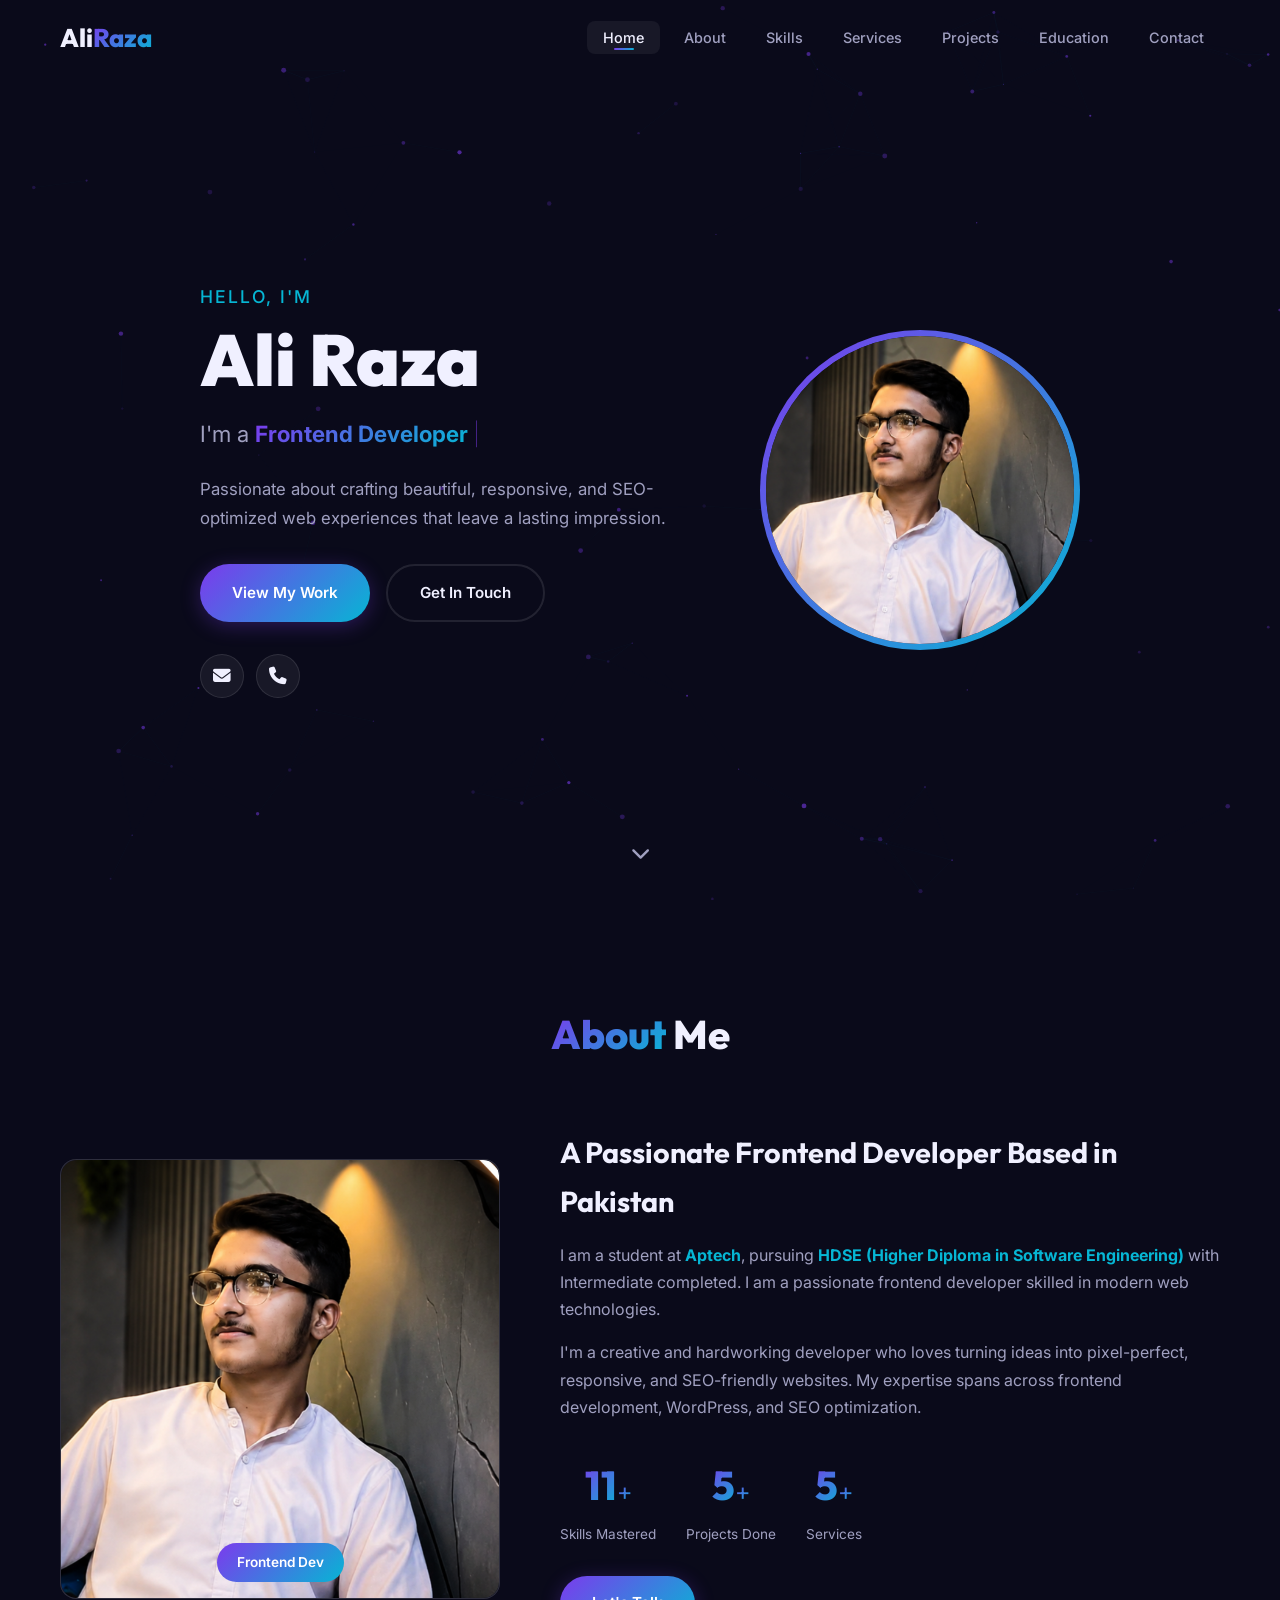
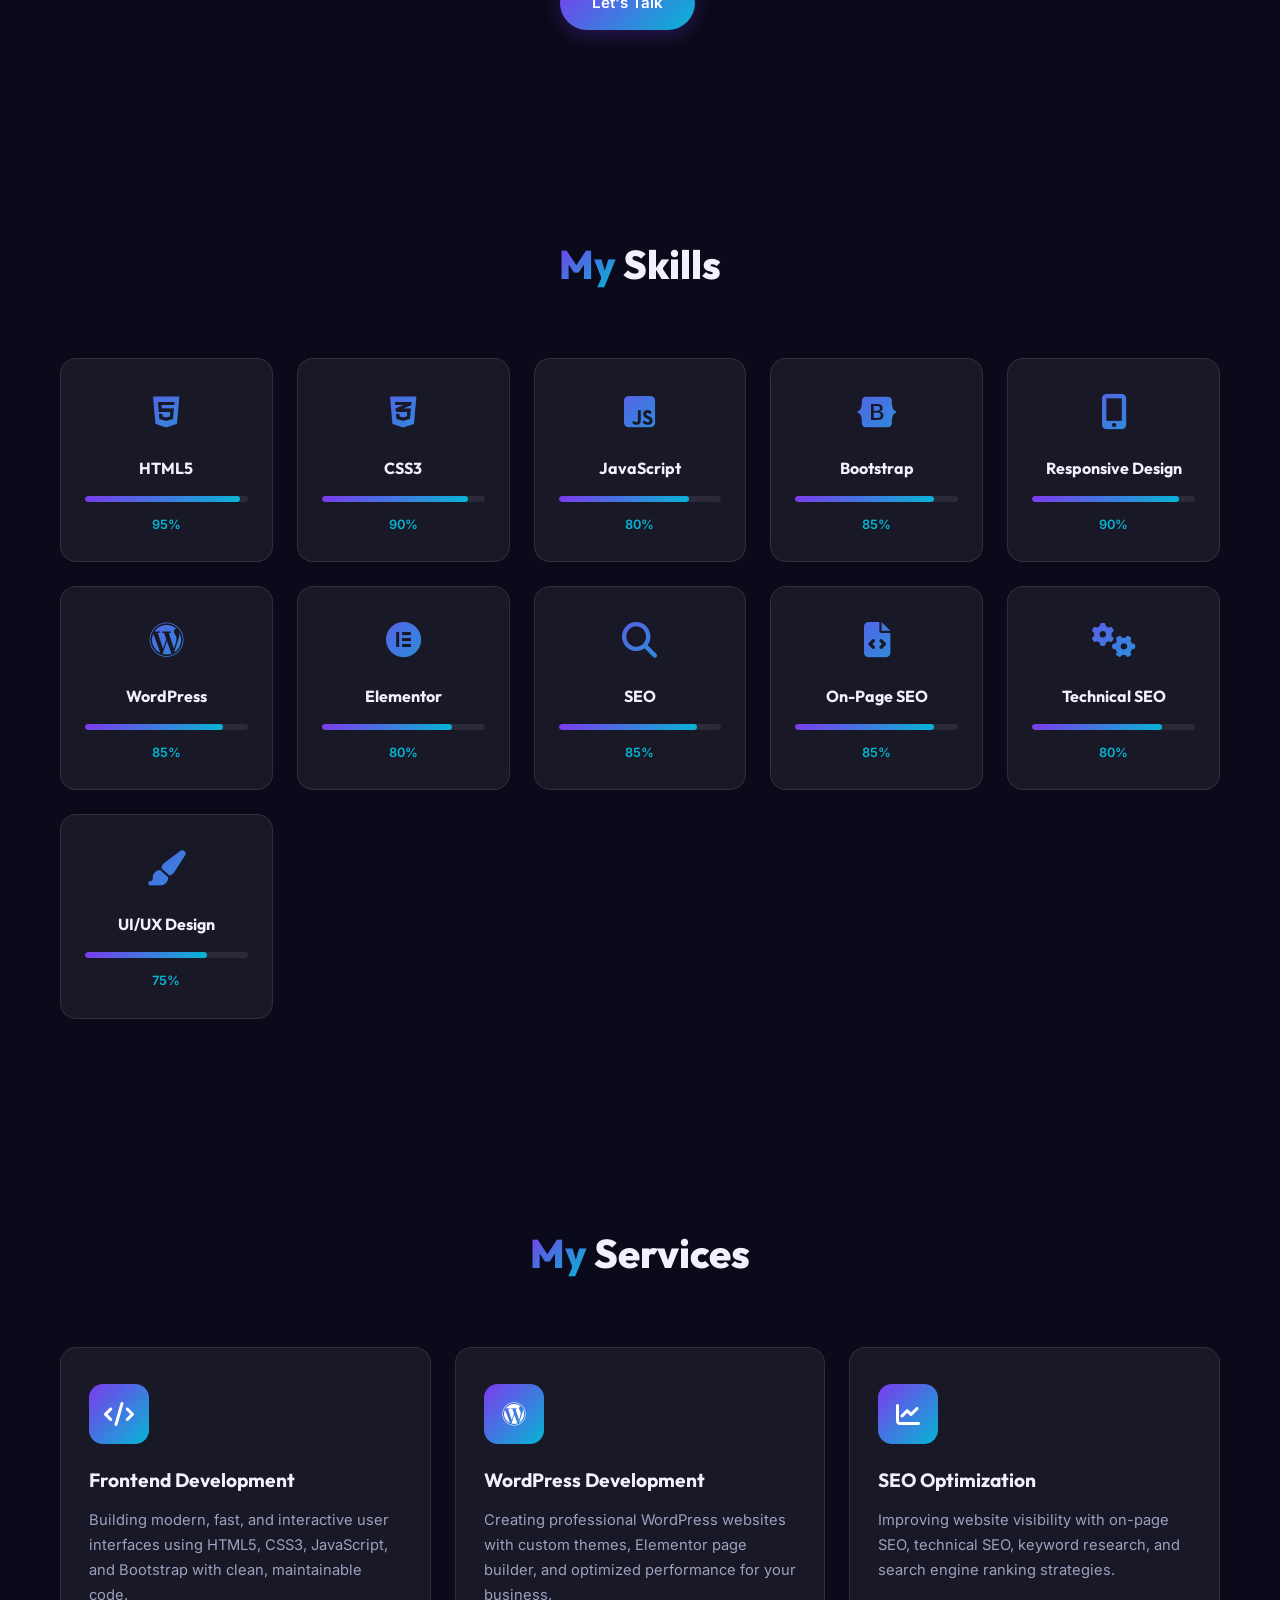
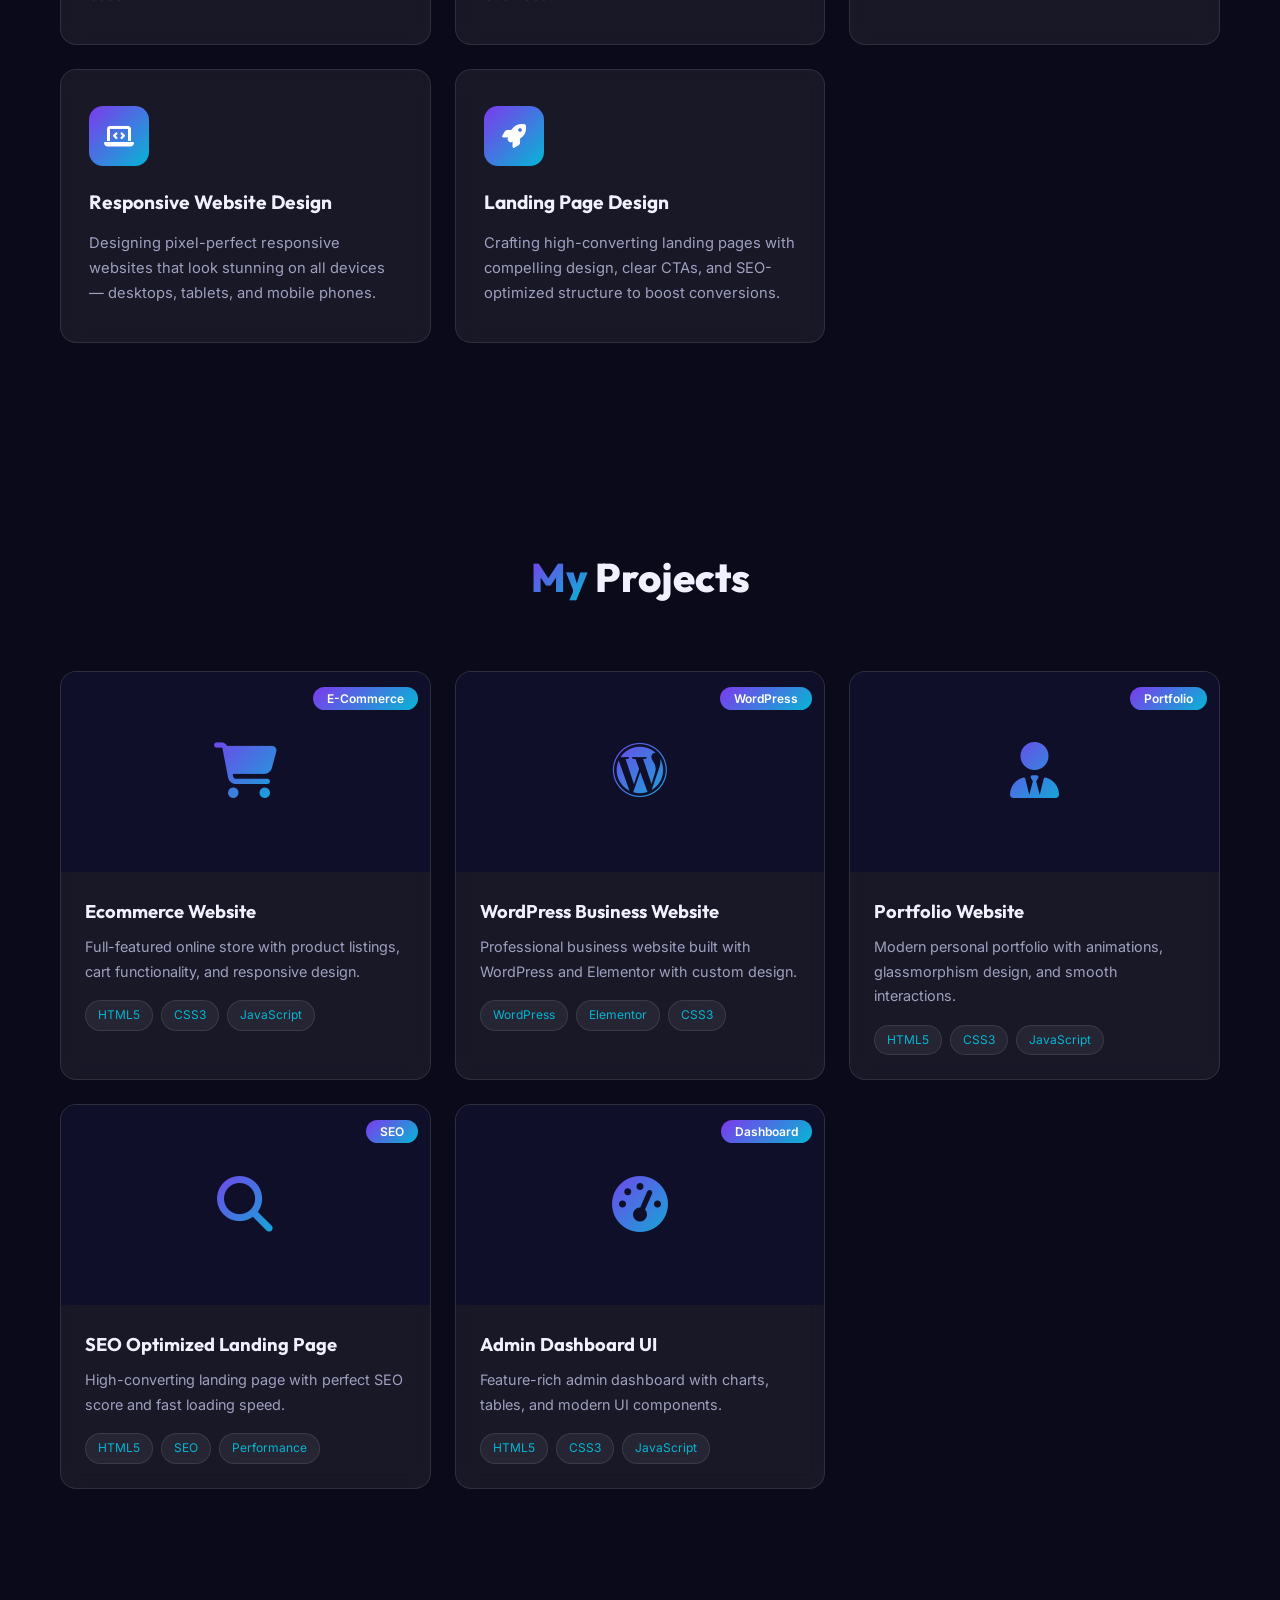
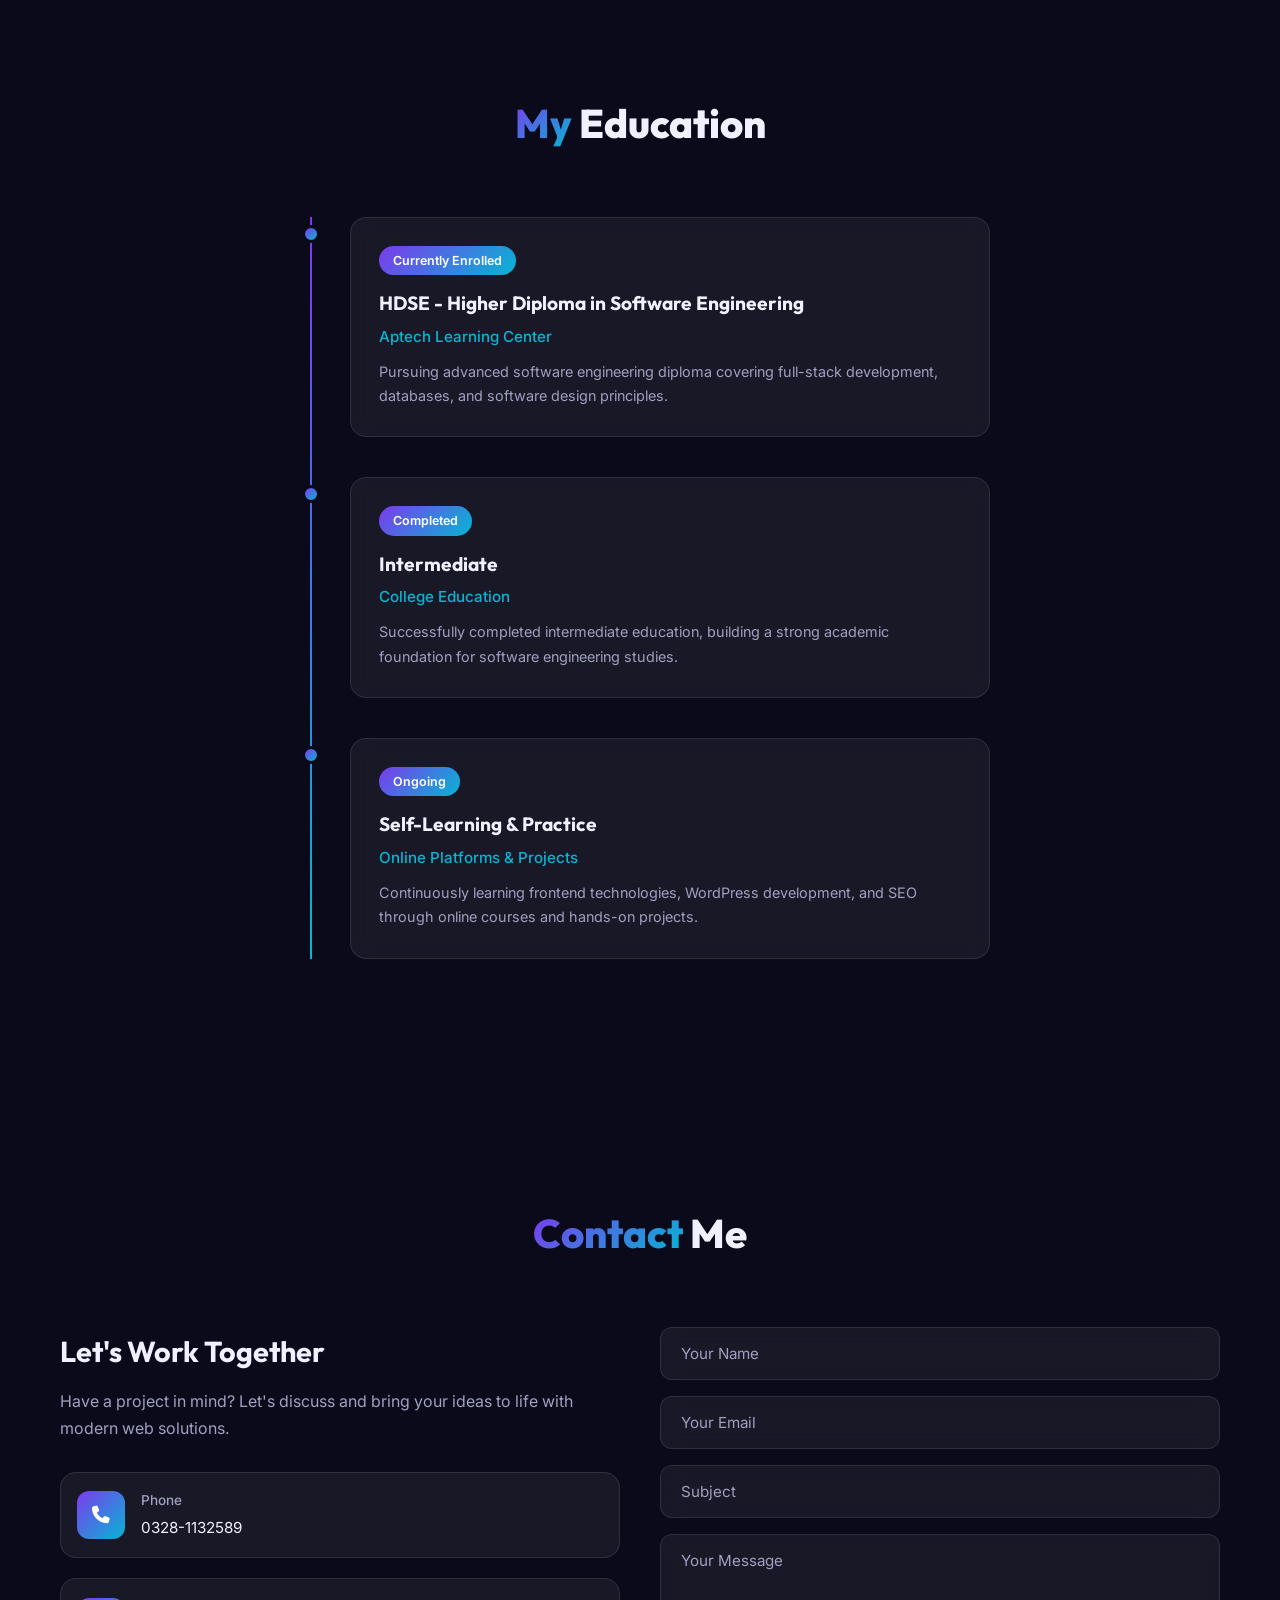
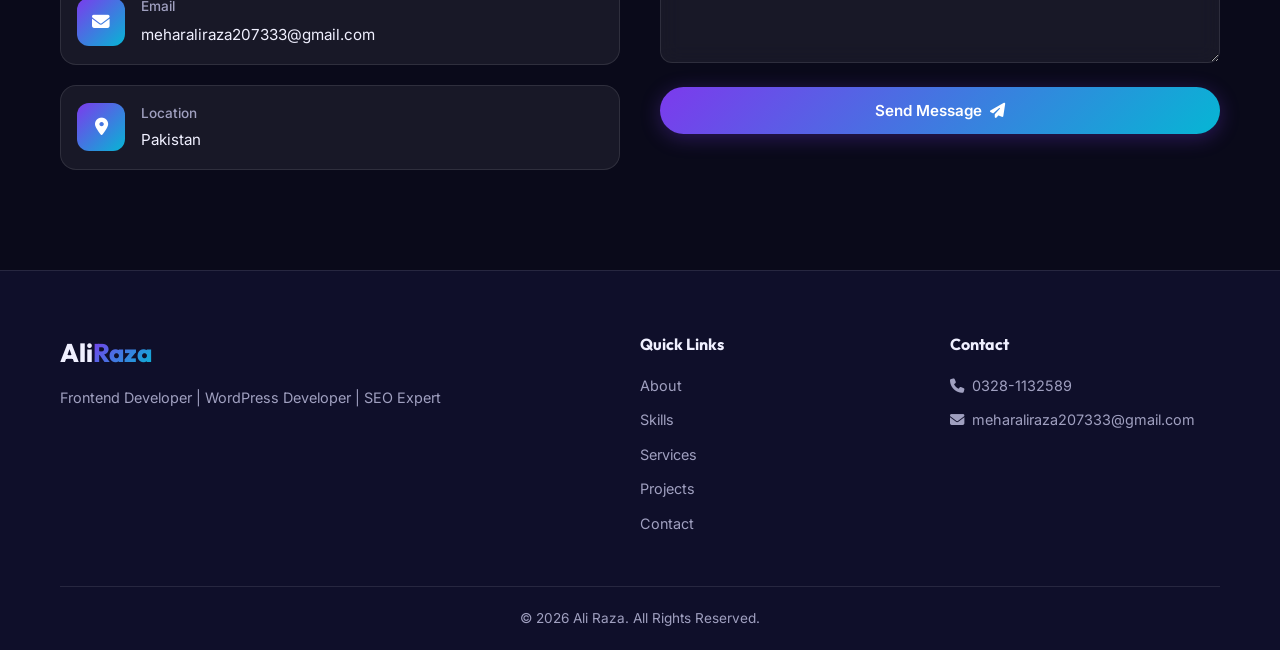
==== index.html @ dd8c90b0 "Initial commit - Ali Raza Portfolio Website" ====
<!DOCTYPE html>
<html lang="en">
<head>
  <meta charset="UTF-8">
  <meta name="viewport" content="width=device-width, initial-scale=1.0">
  <meta name="description" content="Ali Raza - Frontend Developer, WordPress Developer & SEO Expert. Professional portfolio showcasing modern web development skills.">
  <meta name="keywords" content="Frontend Developer, WordPress Developer, SEO Expert, Web Development, Ali Raza">
  <meta name="author" content="Ali Raza">
  <title>Ali Raza | Frontend Developer & SEO Expert</title>
  <link rel="preconnect" href="https://fonts.googleapis.com">
  <link rel="preconnect" href="https://fonts.gstatic.com" crossorigin>
  <link href="https://fonts.googleapis.com/css2?family=Inter:wght@300;400;500;600;700;800;900&family=Outfit:wght@300;400;500;600;700;800&display=swap" rel="stylesheet">
  <link rel="stylesheet" href="https://cdnjs.cloudflare.com/ajax/libs/font-awesome/6.5.1/css/all.min.css">
  <link rel="stylesheet" href="./Assets/style.css">
</head>
<body>

  <!-- Loader -->
  <div id="loader">
    <div class="loader-content">
      <div class="loader-spinner"></div>
      <p class="loader-text">Ali Raza</p>
    </div>
  </div>

  <!-- Particle Canvas -->
  <canvas id="particles"></canvas>

  <!-- Navbar -->
  <nav id="navbar" class="navbar">
    <div class="container nav-container">
      <a href="#hero" class="logo">Ali<span>Raza</span></a>
      <button class="menu-toggle" id="menuToggle" aria-label="Toggle Menu">
        <span></span><span></span><span></span>
      </button>
      <ul class="nav-links" id="navLinks">
        <li><a href="#hero" class="nav-link active">Home</a></li>
        <li><a href="#about" class="nav-link">About</a></li>
        <li><a href="#skills" class="nav-link">Skills</a></li>
        <li><a href="#services" class="nav-link">Services</a></li>
        <li><a href="#portfolio" class="nav-link">Projects</a></li>
        <li><a href="#education" class="nav-link">Education</a></li>
        <li><a href="#contact" class="nav-link">Contact</a></li>
      </ul>
    </div>
  </nav>

  <!-- Hero Section -->
  <section id="hero" class="hero-section">
    <div class="container hero-container">
      <div class="hero-content reveal">
        <p class="hero-greeting">Hello, I'm</p>
        <h1 class="hero-name">Ali Raza</h1>
        <div class="hero-title-wrapper">
          <span class="hero-title-prefix">I'm a </span>
          <span class="typed-text" id="typedText"></span>
          <span class="cursor">|</span>
        </div>
        <p class="hero-description">Passionate about crafting beautiful, responsive, and SEO-optimized web experiences that leave a lasting impression.</p>
        <div class="hero-buttons">
          <a href="#portfolio" class="btn btn-primary">View My Work</a>
          <a href="#contact" class="btn btn-outline">Get In Touch</a>
        </div>
        <div class="hero-socials">
          <a href="mailto:meharaliraza207333@gmail.com" aria-label="Email"><i class="fas fa-envelope"></i></a>
          <a href="tel:03281132589" aria-label="Phone"><i class="fas fa-phone"></i></a>
        </div>
      </div>
      <div class="hero-visual reveal">
        <div class="hero-avatar-ring">
          <div class="hero-avatar">
            <img class="hero-avatar-img" src="./Assets/img/ChatGPT Image May 11, 2026, 07_34_24 PM.png" alt="Ali Raza - Frontend Developer">
          </div>
        </div>
      </div>
    </div>
    <a href="#about" class="scroll-indicator" aria-label="Scroll Down">
      <i class="fas fa-chevron-down"></i>
    </a>
  </section>

  <!-- About Section -->
  <section id="about" class="section about-section">
    <div class="container">
      <h2 class="section-title reveal"><span>About</span> Me</h2>
      <div class="about-grid">
        <div class="about-image reveal">
          <div class="about-avatar-card">
            <img class="about-avatar-img" src="./Assets/img/ChatGPT Image May 11, 2026, 07_34_24 PM.png" alt="Ali Raza - Frontend Developer">
            <div class="about-badge">Frontend Dev</div>
          </div>
        </div>
        <div class="about-content reveal">
          <h3 class="about-heading">A Passionate Frontend Developer Based in Pakistan</h3>
          <p>I am a student at <strong>Aptech</strong>, pursuing <strong>HDSE (Higher Diploma in Software Engineering)</strong> with Intermediate completed. I am a passionate frontend developer skilled in modern web technologies.</p>
          <p>I'm a creative and hardworking developer who loves turning ideas into pixel-perfect, responsive, and SEO-friendly websites. My expertise spans across frontend development, WordPress, and SEO optimization.</p>
          <div class="about-stats">
            <div class="stat-item">
              <span class="stat-number" data-count="11">0</span><span class="stat-plus">+</span>
              <span class="stat-label">Skills Mastered</span>
            </div>
            <div class="stat-item">
              <span class="stat-number" data-count="5">0</span><span class="stat-plus">+</span>
              <span class="stat-label">Projects Done</span>
            </div>
            <div class="stat-item">
              <span class="stat-number" data-count="5">0</span><span class="stat-plus">+</span>
              <span class="stat-label">Services</span>
            </div>
          </div>
          <a href="#contact" class="btn btn-primary">Let's Talk</a>
        </div>
      </div>
    </div>
  </section>

  <!-- Skills Section -->
  <section id="skills" class="section skills-section">
    <div class="container">
      <h2 class="section-title reveal"><span>My</span> Skills</h2>
      <div class="skills-grid">
        <div class="skill-card reveal" data-skill="95">
          <div class="skill-icon"><i class="fab fa-html5"></i></div>
          <h4>HTML5</h4>
          <div class="skill-bar"><div class="skill-progress" data-width="95"></div></div>
          <span class="skill-percent">95%</span>
        </div>
        <div class="skill-card reveal" data-skill="90">
          <div class="skill-icon"><i class="fab fa-css3-alt"></i></div>
          <h4>CSS3</h4>
          <div class="skill-bar"><div class="skill-progress" data-width="90"></div></div>
          <span class="skill-percent">90%</span>
        </div>
        <div class="skill-card reveal" data-skill="80">
          <div class="skill-icon"><i class="fab fa-js-square"></i></div>
          <h4>JavaScript</h4>
          <div class="skill-bar"><div class="skill-progress" data-width="80"></div></div>
          <span class="skill-percent">80%</span>
        </div>
        <div class="skill-card reveal" data-skill="85">
          <div class="skill-icon"><i class="fab fa-bootstrap"></i></div>
          <h4>Bootstrap</h4>
          <div class="skill-bar"><div class="skill-progress" data-width="85"></div></div>
          <span class="skill-percent">85%</span>
        </div>
        <div class="skill-card reveal" data-skill="90">
          <div class="skill-icon"><i class="fas fa-mobile-alt"></i></div>
          <h4>Responsive Design</h4>
          <div class="skill-bar"><div class="skill-progress" data-width="90"></div></div>
          <span class="skill-percent">90%</span>
        </div>
        <div class="skill-card reveal" data-skill="85">
          <div class="skill-icon"><i class="fab fa-wordpress"></i></div>
          <h4>WordPress</h4>
          <div class="skill-bar"><div class="skill-progress" data-width="85"></div></div>
          <span class="skill-percent">85%</span>
        </div>
        <div class="skill-card reveal" data-skill="80">
          <div class="skill-icon"><i class="fab fa-elementor"></i></div>
          <h4>Elementor</h4>
          <div class="skill-bar"><div class="skill-progress" data-width="80"></div></div>
          <span class="skill-percent">80%</span>
        </div>
        <div class="skill-card reveal" data-skill="85">
          <div class="skill-icon"><i class="fas fa-search"></i></div>
          <h4>SEO</h4>
          <div class="skill-bar"><div class="skill-progress" data-width="85"></div></div>
          <span class="skill-percent">85%</span>
        </div>
        <div class="skill-card reveal" data-skill="85">
          <div class="skill-icon"><i class="fas fa-file-code"></i></div>
          <h4>On-Page SEO</h4>
          <div class="skill-bar"><div class="skill-progress" data-width="85"></div></div>
          <span class="skill-percent">85%</span>
        </div>
        <div class="skill-card reveal" data-skill="80">
          <div class="skill-icon"><i class="fas fa-cogs"></i></div>
          <h4>Technical SEO</h4>
          <div class="skill-bar"><div class="skill-progress" data-width="80"></div></div>
          <span class="skill-percent">80%</span>
        </div>
        <div class="skill-card reveal" data-skill="75">
          <div class="skill-icon"><i class="fas fa-paint-brush"></i></div>
          <h4>UI/UX Design</h4>
          <div class="skill-bar"><div class="skill-progress" data-width="75"></div></div>
          <span class="skill-percent">75%</span>
        </div>
      </div>
    </div>
  </section>

  <!-- Services Section -->
  <section id="services" class="section services-section">
    <div class="container">
      <h2 class="section-title reveal"><span>My</span> Services</h2>
      <div class="services-grid">
        <div class="service-card reveal">
          <div class="service-icon"><i class="fas fa-code"></i></div>
          <h3>Frontend Development</h3>
          <p>Building modern, fast, and interactive user interfaces using HTML5, CSS3, JavaScript, and Bootstrap with clean, maintainable code.</p>
        </div>
        <div class="service-card reveal">
          <div class="service-icon"><i class="fab fa-wordpress"></i></div>
          <h3>WordPress Development</h3>
          <p>Creating professional WordPress websites with custom themes, Elementor page builder, and optimized performance for your business.</p>
        </div>
        <div class="service-card reveal">
          <div class="service-icon"><i class="fas fa-chart-line"></i></div>
          <h3>SEO Optimization</h3>
          <p>Improving website visibility with on-page SEO, technical SEO, keyword research, and search engine ranking strategies.</p>
        </div>
        <div class="service-card reveal">
          <div class="service-icon"><i class="fas fa-laptop-code"></i></div>
          <h3>Responsive Website Design</h3>
          <p>Designing pixel-perfect responsive websites that look stunning on all devices — desktops, tablets, and mobile phones.</p>
        </div>
        <div class="service-card reveal">
          <div class="service-icon"><i class="fas fa-rocket"></i></div>
          <h3>Landing Page Design</h3>
          <p>Crafting high-converting landing pages with compelling design, clear CTAs, and SEO-optimized structure to boost conversions.</p>
        </div>
      </div>
    </div>
  </section>

  <!-- Portfolio Section -->
  <section id="portfolio" class="section portfolio-section">
    <div class="container">
      <h2 class="section-title reveal"><span>My</span> Projects</h2>
      <div class="portfolio-grid">
        <div class="project-card reveal">
          <div class="project-image">
            <div class="project-placeholder"><i class="fas fa-shopping-cart"></i></div>
            <div class="project-overlay">
              <span class="project-tag">E-Commerce</span>
            </div>
          </div>
          <div class="project-info">
            <h3>Ecommerce Website</h3>
            <p>Full-featured online store with product listings, cart functionality, and responsive design.</p>
            <div class="project-tech"><span>HTML5</span><span>CSS3</span><span>JavaScript</span></div>
          </div>
        </div>
        <div class="project-card reveal">
          <div class="project-image">
            <div class="project-placeholder"><i class="fab fa-wordpress"></i></div>
            <div class="project-overlay">
              <span class="project-tag">WordPress</span>
            </div>
          </div>
          <div class="project-info">
            <h3>WordPress Business Website</h3>
            <p>Professional business website built with WordPress and Elementor with custom design.</p>
            <div class="project-tech"><span>WordPress</span><span>Elementor</span><span>CSS3</span></div>
          </div>
        </div>
        <div class="project-card reveal">
          <div class="project-image">
            <div class="project-placeholder"><i class="fas fa-user-tie"></i></div>
            <div class="project-overlay">
              <span class="project-tag">Portfolio</span>
            </div>
          </div>
          <div class="project-info">
            <h3>Portfolio Website</h3>
            <p>Modern personal portfolio with animations, glassmorphism design, and smooth interactions.</p>
            <div class="project-tech"><span>HTML5</span><span>CSS3</span><span>JavaScript</span></div>
          </div>
        </div>
        <div class="project-card reveal">
          <div class="project-image">
            <div class="project-placeholder"><i class="fas fa-search"></i></div>
            <div class="project-overlay">
              <span class="project-tag">SEO</span>
            </div>
          </div>
          <div class="project-info">
            <h3>SEO Optimized Landing Page</h3>
            <p>High-converting landing page with perfect SEO score and fast loading speed.</p>
            <div class="project-tech"><span>HTML5</span><span>SEO</span><span>Performance</span></div>
          </div>
        </div>
        <div class="project-card reveal">
          <div class="project-image">
            <div class="project-placeholder"><i class="fas fa-tachometer-alt"></i></div>
            <div class="project-overlay">
              <span class="project-tag">Dashboard</span>
            </div>
          </div>
          <div class="project-info">
            <h3>Admin Dashboard UI</h3>
            <p>Feature-rich admin dashboard with charts, tables, and modern UI components.</p>
            <div class="project-tech"><span>HTML5</span><span>CSS3</span><span>JavaScript</span></div>
          </div>
        </div>
      </div>
    </div>
  </section>

  <!-- Education Timeline -->
  <section id="education" class="section education-section">
    <div class="container">
      <h2 class="section-title reveal"><span>My</span> Education</h2>
      <div class="timeline">
        <div class="timeline-item reveal">
          <div class="timeline-dot"></div>
          <div class="timeline-card">
            <span class="timeline-date">Currently Enrolled</span>
            <h3>HDSE - Higher Diploma in Software Engineering</h3>
            <h4>Aptech Learning Center</h4>
            <p>Pursuing advanced software engineering diploma covering full-stack development, databases, and software design principles.</p>
          </div>
        </div>
        <div class="timeline-item reveal">
          <div class="timeline-dot"></div>
          <div class="timeline-card">
            <span class="timeline-date">Completed</span>
            <h3>Intermediate</h3>
            <h4>College Education</h4>
            <p>Successfully completed intermediate education, building a strong academic foundation for software engineering studies.</p>
          </div>
        </div>
        <div class="timeline-item reveal">
          <div class="timeline-dot"></div>
          <div class="timeline-card">
            <span class="timeline-date">Ongoing</span>
            <h3>Self-Learning & Practice</h3>
            <h4>Online Platforms & Projects</h4>
            <p>Continuously learning frontend technologies, WordPress development, and SEO through online courses and hands-on projects.</p>
          </div>
        </div>
      </div>
    </div>
  </section>

  <!-- Contact Section -->
  <section id="contact" class="section contact-section">
    <div class="container">
      <h2 class="section-title reveal"><span>Contact</span> Me</h2>
      <div class="contact-grid">
        <div class="contact-info reveal">
          <h3>Let's Work Together</h3>
          <p>Have a project in mind? Let's discuss and bring your ideas to life with modern web solutions.</p>
          <div class="contact-details">
            <div class="contact-item">
              <div class="contact-icon"><i class="fas fa-phone"></i></div>
              <div>
                <h4>Phone</h4>
                <a href="tel:03281132589">0328-1132589</a>
              </div>
            </div>
            <div class="contact-item">
              <div class="contact-icon"><i class="fas fa-envelope"></i></div>
              <div>
                <h4>Email</h4>
                <a href="mailto:meharaliraza207333@gmail.com">meharaliraza207333@gmail.com</a>
              </div>
            </div>
            <div class="contact-item">
              <div class="contact-icon"><i class="fas fa-map-marker-alt"></i></div>
              <div>
                <h4>Location</h4>
                <p>Pakistan</p>
              </div>
            </div>
          </div>
        </div>
        <form class="contact-form reveal" id="contactForm">
          <div class="form-group">
            <input type="text" id="formName" placeholder="Your Name" required>
          </div>
          <div class="form-group">
            <input type="email" id="formEmail" placeholder="Your Email" required>
          </div>
          <div class="form-group">
            <input type="text" id="formSubject" placeholder="Subject" required>
          </div>
          <div class="form-group">
            <textarea id="formMessage" rows="5" placeholder="Your Message" required></textarea>
          </div>
          <button type="submit" class="btn btn-primary btn-full">Send Message <i class="fas fa-paper-plane"></i></button>
        </form>
      </div>
    </div>
  </section>

  <!-- Footer -->
  <footer class="footer">
    <div class="container">
      <div class="footer-content">
        <div class="footer-brand">
          <a href="#hero" class="logo">Ali<span>Raza</span></a>
          <p>Frontend Developer | WordPress Developer | SEO Expert</p>
        </div>
        <div class="footer-links">
          <h4>Quick Links</h4>
          <a href="#about">About</a>
          <a href="#skills">Skills</a>
          <a href="#services">Services</a>
          <a href="#portfolio">Projects</a>
          <a href="#contact">Contact</a>
        </div>
        <div class="footer-contact">
          <h4>Contact</h4>
          <a href="tel:03281132589"><i class="fas fa-phone"></i> 0328-1132589</a>
          <a href="mailto:meharaliraza207333@gmail.com"><i class="fas fa-envelope"></i> meharaliraza207333@gmail.com</a>
        </div>
      </div>
      <div class="footer-bottom">
        <p>&copy; 2026 Ali Raza. All Rights Reserved.</p>
      </div>
    </div>
  </footer>

  <!-- Back to Top -->
  <button id="backToTop" class="back-to-top" aria-label="Back to Top">
    <i class="fas fa-arrow-up"></i>
  </button>

  <script src="./Assets/script.js"></script>
</body>
</html>
---- Assets/style.css ----
/* ========== CSS Variables & Reset ========== */
:root {
  --bg-primary: #0a0a1a;
  --bg-secondary: #0f0f2a;
  --bg-card: rgba(255,255,255,0.04);
  --glass: rgba(255,255,255,0.06);
  --glass-border: rgba(255,255,255,0.1);
  --text-primary: #f0f0ff;
  --text-secondary: #a0a0c0;
  --accent: #7c3aed;
  --accent2: #06b6d4;
  --gradient: linear-gradient(135deg, #7c3aed, #06b6d4);
  --gradient2: linear-gradient(135deg, #06b6d4, #7c3aed);
  --shadow: 0 8px 32px rgba(0,0,0,0.4);
  --radius: 16px;
  --transition: 0.3s cubic-bezier(0.4,0,0.2,1);
  --font: 'Inter', sans-serif;
  --font-heading: 'Outfit', sans-serif;
}

*, *::before, *::after { margin:0; padding:0; box-sizing:border-box; }

html {
  scroll-behavior: smooth;
  scrollbar-width: thin;
  scrollbar-color: var(--accent) var(--bg-primary);
}
::-webkit-scrollbar { width:8px; }
::-webkit-scrollbar-track { background:var(--bg-primary); }
::-webkit-scrollbar-thumb { background:var(--gradient); border-radius:10px; }

body {
  font-family: var(--font);
  background: var(--bg-primary);
  color: var(--text-primary);
  line-height: 1.7;
  overflow-x: hidden;
}

a { text-decoration:none; color:inherit; }
ul { list-style:none; }
img { max-width:100%; display:block; }

.container { max-width:1200px; margin:0 auto; padding:0 20px; }

/* ========== Loader ========== */
#loader {
  position:fixed; inset:0; z-index:10000;
  background:var(--bg-primary);
  display:flex; align-items:center; justify-content:center;
  transition: opacity 0.5s, visibility 0.5s;
}
#loader.hidden { opacity:0; visibility:hidden; }
.loader-spinner {
  width:50px; height:50px; border-radius:50%;
  border:3px solid var(--glass-border);
  border-top-color:var(--accent);
  animation: spin 0.8s linear infinite;
}
.loader-text {
  margin-top:16px; font-family:var(--font-heading);
  font-size:1.2rem; background:var(--gradient);
  -webkit-background-clip:text; -webkit-text-fill-color:transparent;
  background-clip:text; letter-spacing:2px;
}
.loader-content { text-align:center; }
@keyframes spin { to { transform:rotate(360deg); } }

/* ========== Particles ========== */
#particles {
  position:fixed; inset:0; z-index:0; pointer-events:none;
}

/* ========== Navbar ========== */
.navbar {
  position:fixed; top:0; left:0; width:100%; z-index:1000;
  padding:16px 0;
  background:transparent;
  transition: var(--transition);
}
.navbar.scrolled {
  background:rgba(10,10,26,0.85);
  backdrop-filter:blur(20px);
  border-bottom:1px solid var(--glass-border);
  padding:10px 0;
}
.nav-container {
  display:flex; align-items:center; justify-content:space-between;
}
.logo {
  font-family:var(--font-heading); font-size:1.6rem; font-weight:800;
  color:var(--text-primary);
}
.logo span { background:var(--gradient); -webkit-background-clip:text; -webkit-text-fill-color:transparent; background-clip:text; }

.nav-links { display:flex; gap:8px; }
.nav-link {
  padding:8px 16px; border-radius:8px; font-size:0.9rem; font-weight:500;
  color:var(--text-secondary); transition:var(--transition); position:relative;
}
.nav-link:hover, .nav-link.active { color:var(--text-primary); background:var(--glass); }
.nav-link.active::after {
  content:''; position:absolute; bottom:4px; left:50%; transform:translateX(-50%);
  width:20px; height:2px; background:var(--gradient); border-radius:2px;
}

.menu-toggle {
  display:none; flex-direction:column; gap:5px; background:none; border:none; cursor:pointer; padding:4px;
}
.menu-toggle span {
  width:24px; height:2px; background:var(--text-primary); border-radius:2px;
  transition:var(--transition);
}
.menu-toggle.active span:nth-child(1) { transform:rotate(45deg) translate(5px,5px); }
.menu-toggle.active span:nth-child(2) { opacity:0; }
.menu-toggle.active span:nth-child(3) { transform:rotate(-45deg) translate(5px,-5px); }

/* ========== Sections ========== */
.section { padding:100px 0; position:relative; z-index:1; }
.section-title {
  font-family:var(--font-heading); font-size:2.5rem; font-weight:800;
  text-align:center; margin-bottom:60px;
}
.section-title span {
  background:var(--gradient); -webkit-background-clip:text;
  -webkit-text-fill-color:transparent; background-clip:text;
}

/* ========== Buttons ========== */
.btn {
  display:inline-flex; align-items:center; gap:8px;
  padding:14px 32px; border-radius:50px; font-weight:600; font-size:0.95rem;
  border:none; cursor:pointer; transition:var(--transition); font-family:var(--font);
}
.btn-primary {
  background:var(--gradient); color:#fff;
  box-shadow:0 4px 20px rgba(124,58,237,0.3);
}
.btn-primary:hover { transform:translateY(-2px); box-shadow:0 8px 30px rgba(124,58,237,0.5); }
.btn-outline {
  background:transparent; color:var(--text-primary);
  border:2px solid var(--glass-border);
}
.btn-outline:hover { border-color:var(--accent); background:var(--glass); }
.btn-full { width:100%; justify-content:center; }

/* ========== Hero ========== */
.hero-section {
  min-height:100vh; display:flex; align-items:center; justify-content:center;
  position:relative; z-index:1; padding-top:80px;
}
.hero-container { display:flex; align-items:center; justify-content:space-between; gap:60px; }
.hero-content { flex:1; }
.hero-greeting {
  font-size:1.1rem; color:var(--accent2); font-weight:500; margin-bottom:8px;
  letter-spacing:2px; text-transform:uppercase;
}
.hero-name {
  font-family:var(--font-heading); font-size:clamp(2.5rem,6vw,4.5rem);
  font-weight:900; line-height:1.1; margin-bottom:16px;
}
.hero-title-wrapper {
  font-size:1.4rem; color:var(--text-secondary); margin-bottom:20px; min-height:40px;
}
.typed-text { background:var(--gradient); -webkit-background-clip:text; -webkit-text-fill-color:transparent; background-clip:text; font-weight:700; }
.cursor { animation:blink 0.7s infinite; color:var(--accent); font-weight:100; }
@keyframes blink { 0%,100%{opacity:1;} 50%{opacity:0;} }
.hero-description { color:var(--text-secondary); margin-bottom:32px; max-width:500px; font-size:1.05rem; }
.hero-buttons { display:flex; gap:16px; margin-bottom:32px; flex-wrap:wrap; }
.hero-socials { display:flex; gap:12px; }
.hero-socials a {
  width:44px; height:44px; border-radius:50%; display:flex; align-items:center; justify-content:center;
  background:var(--glass); border:1px solid var(--glass-border); font-size:1.1rem;
  transition:var(--transition);
}
.hero-socials a:hover { background:var(--gradient); border-color:transparent; transform:translateY(-3px); }
.hero-visual { flex:0 0 auto; }
.hero-avatar-ring {
  width:320px; height:320px; border-radius:50%; padding:6px;
  background:var(--gradient); animation:float 4s ease-in-out infinite;
}
.hero-avatar {
  width:100%; height:100%; border-radius:50%;
  background:var(--bg-secondary); display:flex; align-items:center; justify-content:center;
}
.hero-avatar-img {
  width:100%; height:100%; border-radius:50%;
  object-fit:cover; object-position:center top;
}
@keyframes float { 0%,100%{transform:translateY(0);} 50%{transform:translateY(-20px);} }
.scroll-indicator {
  position:absolute; bottom:30px; left:50%; transform:translateX(-50%);
  animation:bounce 2s infinite; color:var(--text-secondary); font-size:1.2rem;
}
@keyframes bounce { 0%,100%{transform:translateX(-50%) translateY(0);} 50%{transform:translateX(-50%) translateY(10px);} }

/* ========== About ========== */
.about-grid { display:grid; grid-template-columns:1fr 1.5fr; gap:60px; align-items:center; }
.about-avatar-card {
  width:100%; aspect-ratio:1; border-radius:var(--radius);
  background:var(--glass); border:1px solid var(--glass-border);
  backdrop-filter:blur(10px);
  display:flex; flex-direction:column; align-items:center; justify-content:center; gap:16px;
  position:relative; overflow:hidden;
}
.about-avatar-card::before {
  content:''; position:absolute; inset:-2px; border-radius:var(--radius);
  background:var(--gradient); z-index:-1; opacity:0; transition:var(--transition);
}
.about-avatar-card:hover::before { opacity:1; }
.about-avatar-img {
  width:100%; height:100%; border-radius:var(--radius);
  object-fit:cover; object-position:center top;
  position:absolute; inset:0;
}
.about-badge {
  padding:8px 20px; border-radius:50px; background:var(--gradient);
  font-size:0.85rem; font-weight:600; color:#fff;
  position:relative; z-index:2; margin-top:auto; margin-bottom:16px;
}
.about-heading { font-family:var(--font-heading); font-size:1.8rem; margin-bottom:16px; }
.about-content p { color:var(--text-secondary); margin-bottom:16px; }
.about-content strong { color:var(--accent2); }
.about-stats { display:flex; gap:30px; margin:30px 0; flex-wrap:wrap; }
.stat-item { text-align:center; }
.stat-number {
  font-family:var(--font-heading); font-size:2.5rem; font-weight:800;
  background:var(--gradient); -webkit-background-clip:text; -webkit-text-fill-color:transparent; background-clip:text;
}
.stat-plus { font-size:1.5rem; background:var(--gradient); -webkit-background-clip:text; -webkit-text-fill-color:transparent; background-clip:text; }
.stat-label { display:block; font-size:0.85rem; color:var(--text-secondary); margin-top:4px; }

/* ========== Skills ========== */
.skills-grid { display:grid; grid-template-columns:repeat(auto-fill,minmax(200px,1fr)); gap:24px; }
.skill-card {
  background:var(--glass); border:1px solid var(--glass-border); backdrop-filter:blur(10px);
  border-radius:var(--radius); padding:24px; text-align:center;
  transition:var(--transition);
}
.skill-card:hover { transform:translateY(-8px); border-color:var(--accent); box-shadow:0 8px 30px rgba(124,58,237,0.15); }
.skill-icon { font-size:2.2rem; margin-bottom:12px; background:var(--gradient); -webkit-background-clip:text; -webkit-text-fill-color:transparent; background-clip:text; }
.skill-card h4 { font-family:var(--font-heading); font-size:1rem; margin-bottom:14px; }
.skill-bar { width:100%; height:6px; background:rgba(255,255,255,0.08); border-radius:10px; overflow:hidden; margin-bottom:8px; }
.skill-progress {
  height:100%; width:0; background:var(--gradient); border-radius:10px;
  transition:width 1.5s cubic-bezier(0.4,0,0.2,1);
}
.skill-percent { font-size:0.8rem; color:var(--accent2); font-weight:600; }

/* ========== Services ========== */
.services-grid { display:grid; grid-template-columns:repeat(auto-fill,minmax(280px,1fr)); gap:24px; }
.service-card {
  background:var(--glass); border:1px solid var(--glass-border); backdrop-filter:blur(10px);
  border-radius:var(--radius); padding:36px 28px; transition:var(--transition);
  position:relative; overflow:hidden;
}
.service-card::before {
  content:''; position:absolute; top:0; left:0; width:100%; height:3px;
  background:var(--gradient); transform:scaleX(0); transform-origin:left; transition:var(--transition);
}
.service-card:hover { transform:translateY(-8px); border-color:var(--accent); }
.service-card:hover::before { transform:scaleX(1); }
.service-icon {
  width:60px; height:60px; border-radius:14px; background:var(--gradient);
  display:flex; align-items:center; justify-content:center;
  font-size:1.5rem; color:#fff; margin-bottom:20px;
}
.service-card h3 { font-family:var(--font-heading); font-size:1.2rem; margin-bottom:12px; }
.service-card p { color:var(--text-secondary); font-size:0.92rem; }

/* ========== Portfolio ========== */
.portfolio-grid { display:grid; grid-template-columns:repeat(auto-fill,minmax(320px,1fr)); gap:24px; }
.project-card {
  background:var(--glass); border:1px solid var(--glass-border); backdrop-filter:blur(10px);
  border-radius:var(--radius); overflow:hidden; transition:var(--transition);
}
.project-card:hover { transform:translateY(-8px); border-color:var(--accent); }
.project-image {
  position:relative; height:200px; background:var(--bg-secondary);
  display:flex; align-items:center; justify-content:center; overflow:hidden;
}
.project-placeholder {
  font-size:3.5rem; background:var(--gradient);
  -webkit-background-clip:text; -webkit-text-fill-color:transparent; background-clip:text;
  transition:var(--transition);
}
.project-card:hover .project-placeholder { transform:scale(1.15); }
.project-overlay {
  position:absolute; top:12px; right:12px;
}
.project-tag {
  padding:4px 14px; border-radius:50px; font-size:0.75rem; font-weight:600;
  background:var(--gradient); color:#fff;
}
.project-info { padding:24px; }
.project-info h3 { font-family:var(--font-heading); font-size:1.15rem; margin-bottom:8px; }
.project-info p { color:var(--text-secondary); font-size:0.9rem; margin-bottom:16px; }
.project-tech { display:flex; gap:8px; flex-wrap:wrap; }
.project-tech span {
  padding:4px 12px; border-radius:50px; font-size:0.75rem;
  background:var(--glass); border:1px solid var(--glass-border); color:var(--accent2);
}

/* ========== Education Timeline ========== */
.timeline { position:relative; max-width:700px; margin:0 auto; }
.timeline::before {
  content:''; position:absolute; left:20px; top:0; bottom:0; width:2px;
  background:var(--gradient);
}
.timeline-item { position:relative; padding-left:60px; margin-bottom:40px; }
.timeline-dot {
  position:absolute; left:12px; top:8px; width:18px; height:18px; border-radius:50%;
  background:var(--gradient); border:3px solid var(--bg-primary); z-index:1;
}
.timeline-card {
  background:var(--glass); border:1px solid var(--glass-border); backdrop-filter:blur(10px);
  border-radius:var(--radius); padding:28px; transition:var(--transition);
}
.timeline-card:hover { border-color:var(--accent); transform:translateX(6px); }
.timeline-date {
  display:inline-block; padding:4px 14px; border-radius:50px; font-size:0.78rem;
  background:var(--gradient); color:#fff; font-weight:600; margin-bottom:12px;
}
.timeline-card h3 { font-family:var(--font-heading); font-size:1.2rem; margin-bottom:4px; }
.timeline-card h4 { color:var(--accent2); font-size:0.95rem; margin-bottom:10px; font-weight:500; }
.timeline-card p { color:var(--text-secondary); font-size:0.9rem; }

/* ========== Contact ========== */
.contact-grid { display:grid; grid-template-columns:1fr 1fr; gap:40px; align-items:start; }
.contact-info h3 { font-family:var(--font-heading); font-size:1.8rem; margin-bottom:12px; }
.contact-info > p { color:var(--text-secondary); margin-bottom:30px; }
.contact-details { display:flex; flex-direction:column; gap:20px; }
.contact-item {
  display:flex; align-items:center; gap:16px;
  padding:16px; border-radius:var(--radius);
  background:var(--glass); border:1px solid var(--glass-border);
  transition:var(--transition);
}
.contact-item:hover { border-color:var(--accent); transform:translateX(6px); }
.contact-icon {
  width:48px; height:48px; border-radius:12px; background:var(--gradient);
  display:flex; align-items:center; justify-content:center; font-size:1.1rem; color:#fff; flex-shrink:0;
}
.contact-item h4 { font-size:0.85rem; color:var(--text-secondary); margin-bottom:2px; font-weight:500; }
.contact-item a, .contact-item p { color:var(--text-primary); font-size:0.95rem; }
.contact-item a:hover { color:var(--accent2); }

.contact-form { display:flex; flex-direction:column; gap:16px; }
.form-group input, .form-group textarea {
  width:100%; padding:16px 20px; border-radius:12px; border:1px solid var(--glass-border);
  background:var(--glass); backdrop-filter:blur(10px);
  color:var(--text-primary); font-family:var(--font); font-size:0.95rem;
  transition:var(--transition); outline:none; resize:vertical;
}
.form-group input:focus, .form-group textarea:focus { border-color:var(--accent); box-shadow:0 0 20px rgba(124,58,237,0.15); }
.form-group input::placeholder, .form-group textarea::placeholder { color:var(--text-secondary); }

/* ========== Footer ========== */
.footer {
  background:var(--bg-secondary); border-top:1px solid var(--glass-border);
  padding:60px 0 0; position:relative; z-index:1;
}
.footer-content { display:grid; grid-template-columns:2fr 1fr 1fr; gap:40px; margin-bottom:40px; }
.footer-brand p { color:var(--text-secondary); margin-top:12px; font-size:0.9rem; }
.footer-links h4, .footer-contact h4 { font-family:var(--font-heading); margin-bottom:16px; font-size:1rem; }
.footer-links a, .footer-contact a {
  display:flex; align-items:center; gap:8px;
  color:var(--text-secondary); font-size:0.9rem; margin-bottom:10px; transition:var(--transition);
}
.footer-links a:hover, .footer-contact a:hover { color:var(--accent2); transform:translateX(4px); }
.footer-bottom {
  border-top:1px solid var(--glass-border); padding:20px 0; text-align:center;
  color:var(--text-secondary); font-size:0.85rem;
}

/* ========== Back to Top ========== */
.back-to-top {
  position:fixed; bottom:30px; right:30px; z-index:999;
  width:48px; height:48px; border-radius:50%;
  background:var(--gradient); border:none; color:#fff; font-size:1.1rem; cursor:pointer;
  opacity:0; visibility:hidden; transform:translateY(20px);
  transition:var(--transition); box-shadow:0 4px 20px rgba(124,58,237,0.4);
}
.back-to-top.visible { opacity:1; visibility:visible; transform:translateY(0); }
.back-to-top:hover { transform:translateY(-4px); box-shadow:0 8px 30px rgba(124,58,237,0.6); }

/* ========== Reveal Animation ========== */
.reveal {
  opacity:0; transform:translateY(40px);
  transition:opacity 0.8s cubic-bezier(0.4,0,0.2,1), transform 0.8s cubic-bezier(0.4,0,0.2,1);
}
.reveal.active { opacity:1; transform:translateY(0); }

/* ========== Responsive ========== */
@media(max-width:992px) {
  .hero-container { flex-direction:column-reverse; text-align:center; }
  .hero-description { margin:0 auto 32px; }
  .hero-buttons { justify-content:center; }
  .hero-socials { justify-content:center; }
  .hero-avatar-ring { width:240px; height:240px; }
  .about-grid { grid-template-columns:1fr; }
  .about-avatar-card { max-width:300px; margin:0 auto; }
  .contact-grid { grid-template-columns:1fr; }
  .footer-content { grid-template-columns:1fr; text-align:center; }
  .footer-links a, .footer-contact a { justify-content:center; }
}
@media(max-width:768px) {
  .menu-toggle { display:flex; }
  .nav-links {
    position:fixed; top:0; right:-100%; width:75%; max-width:320px; height:100vh;
    flex-direction:column; background:rgba(10,10,26,0.97); backdrop-filter:blur(20px);
    padding:80px 30px 30px; gap:4px; transition:var(--transition);
    border-left:1px solid var(--glass-border);
  }
  .nav-links.open { right:0; }
  .section-title { font-size:2rem; }
  .hero-name { font-size:2.5rem; }
  .portfolio-grid { grid-template-columns:1fr; }
  .services-grid { grid-template-columns:1fr; }
  .skills-grid { grid-template-columns:repeat(2,1fr); }
  .about-stats { justify-content:center; }
}
@media(max-width:480px) {
  .skills-grid { grid-template-columns:1fr; }
  .hero-avatar-ring { width:180px; height:180px; }
  .btn { padding:12px 24px; font-size:0.9rem; }
}
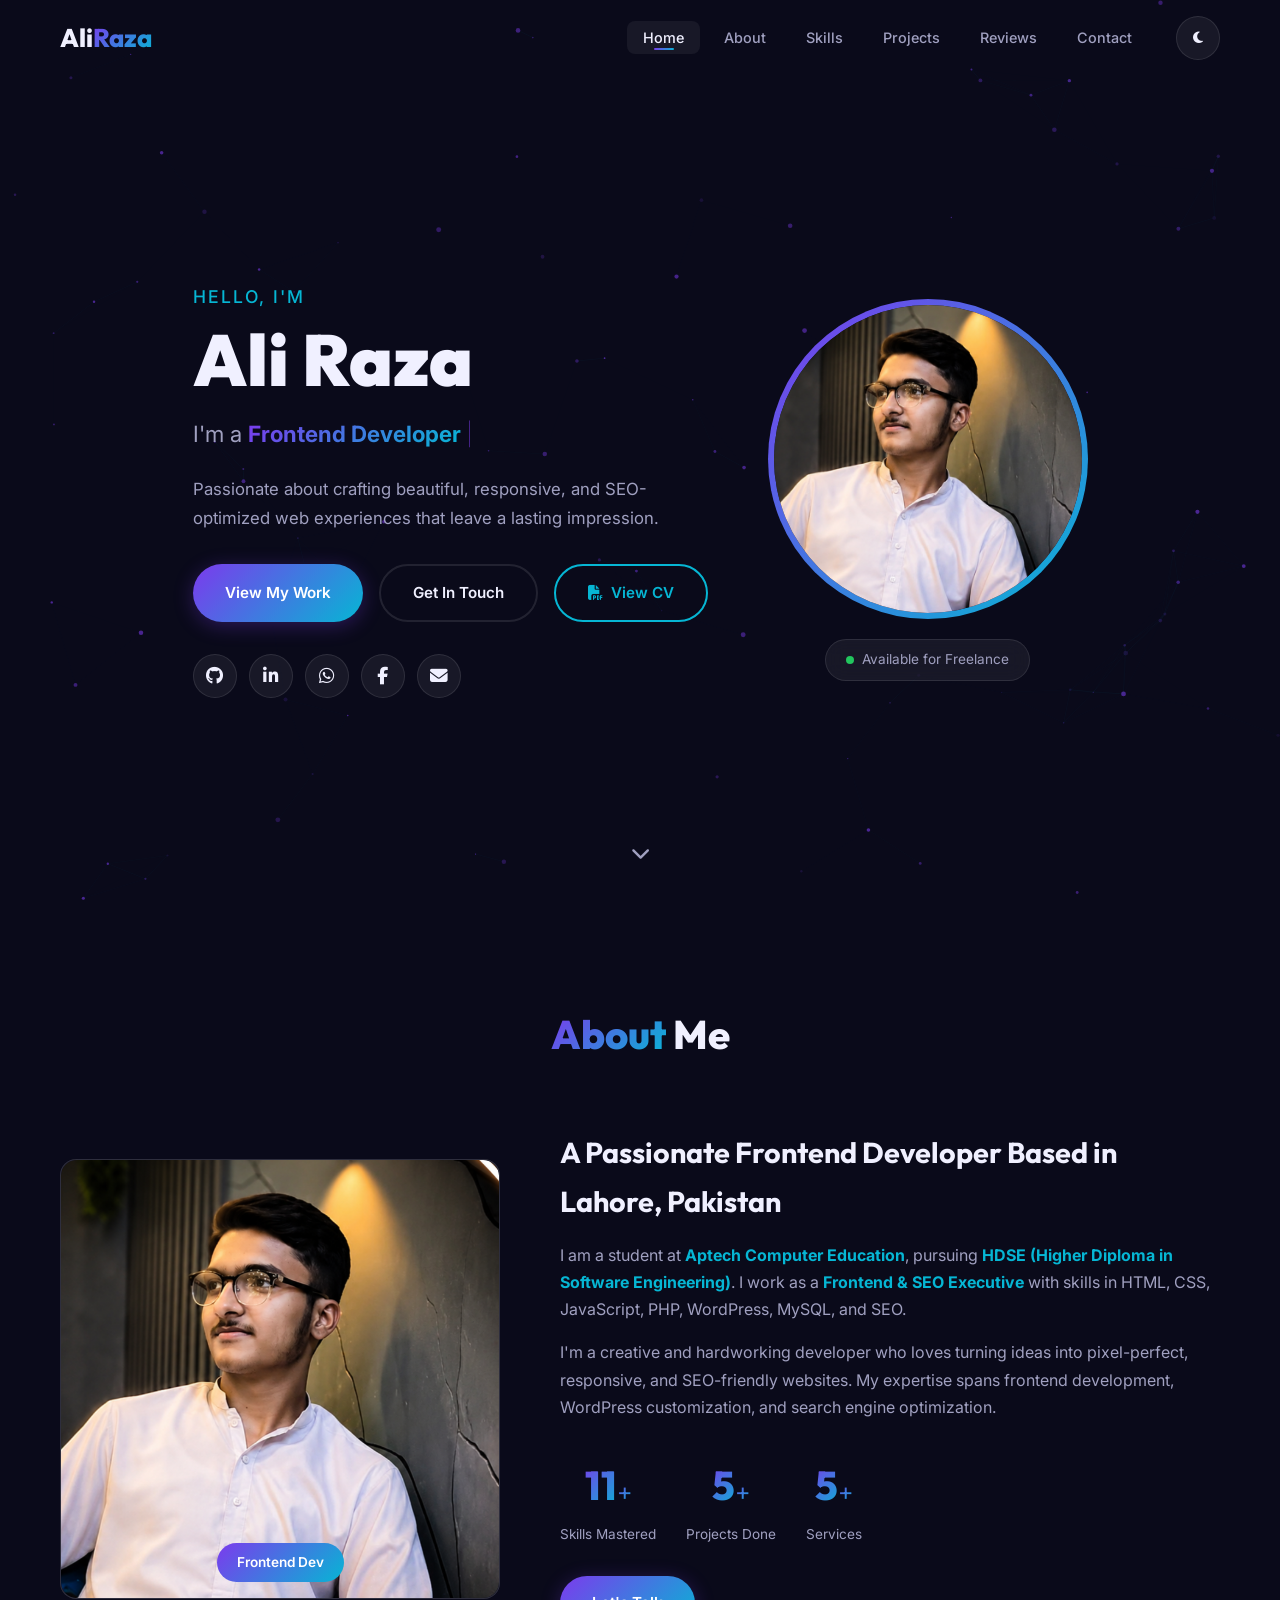
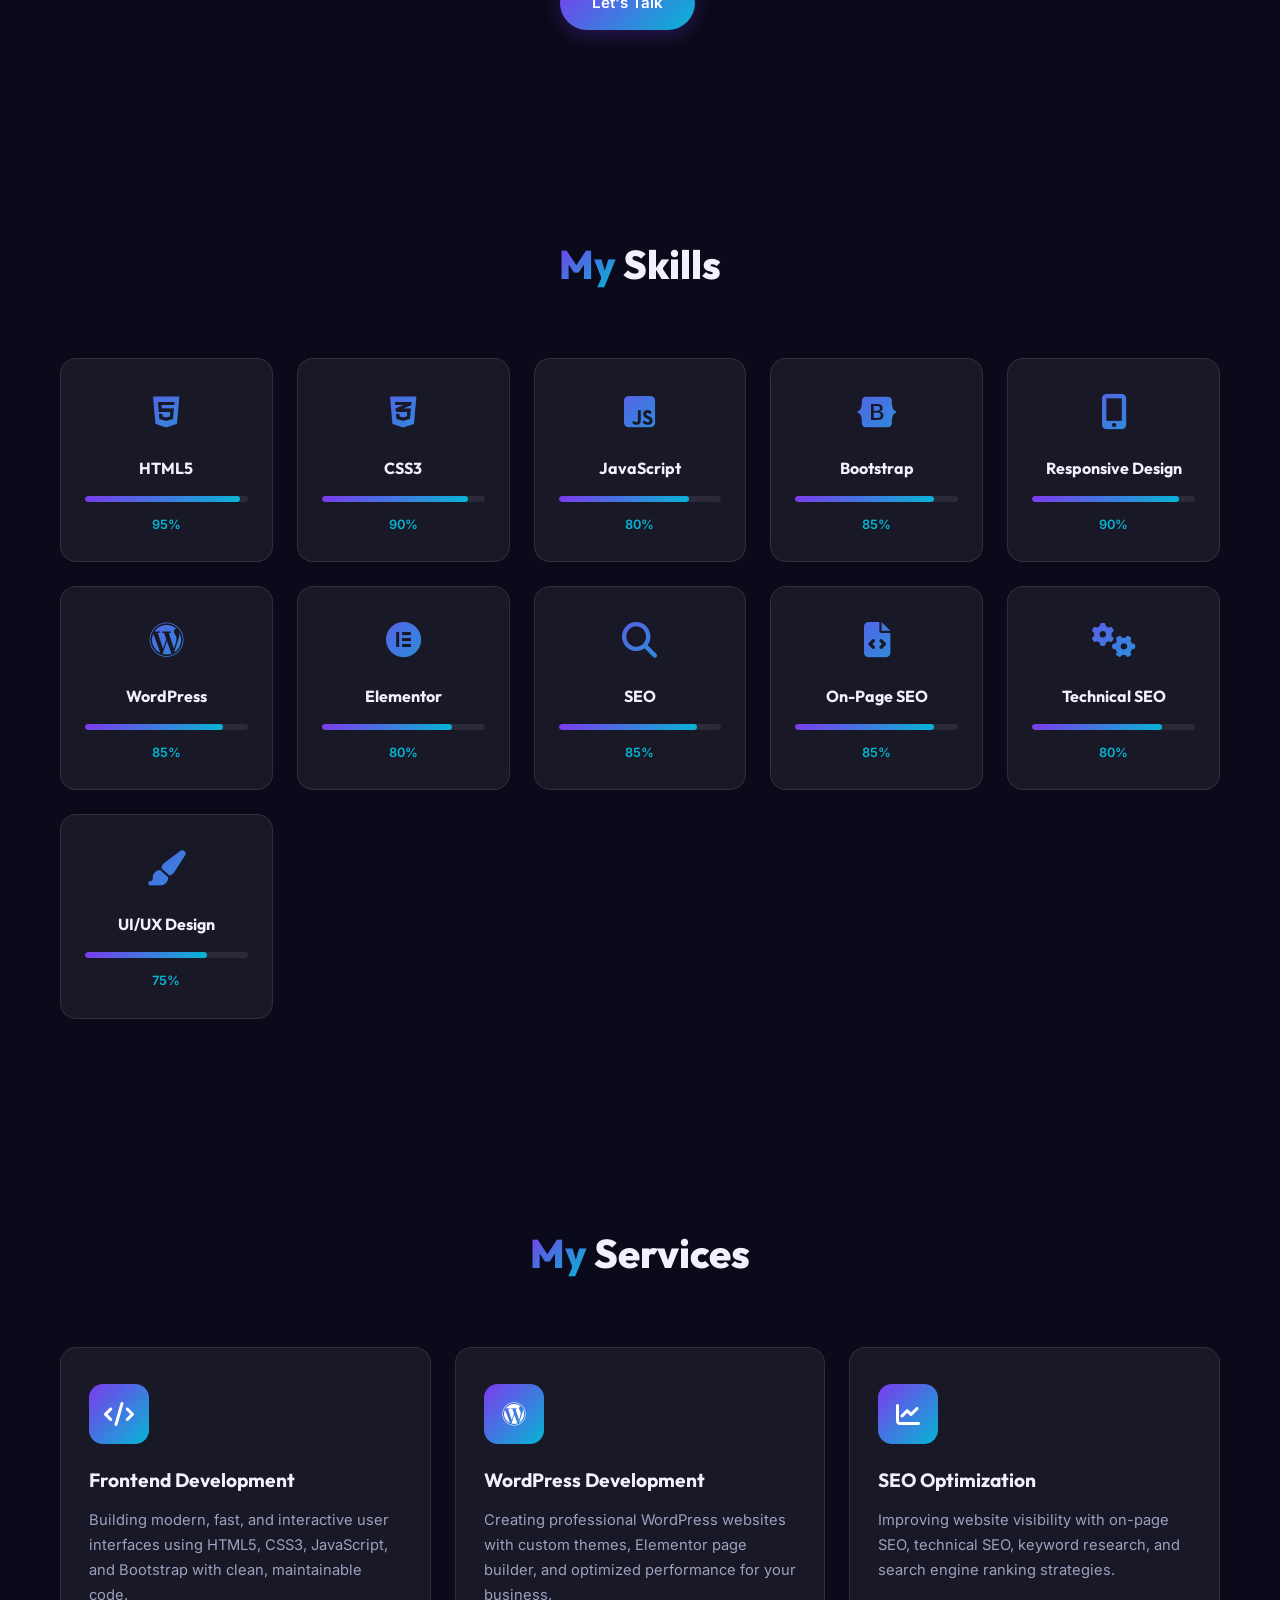
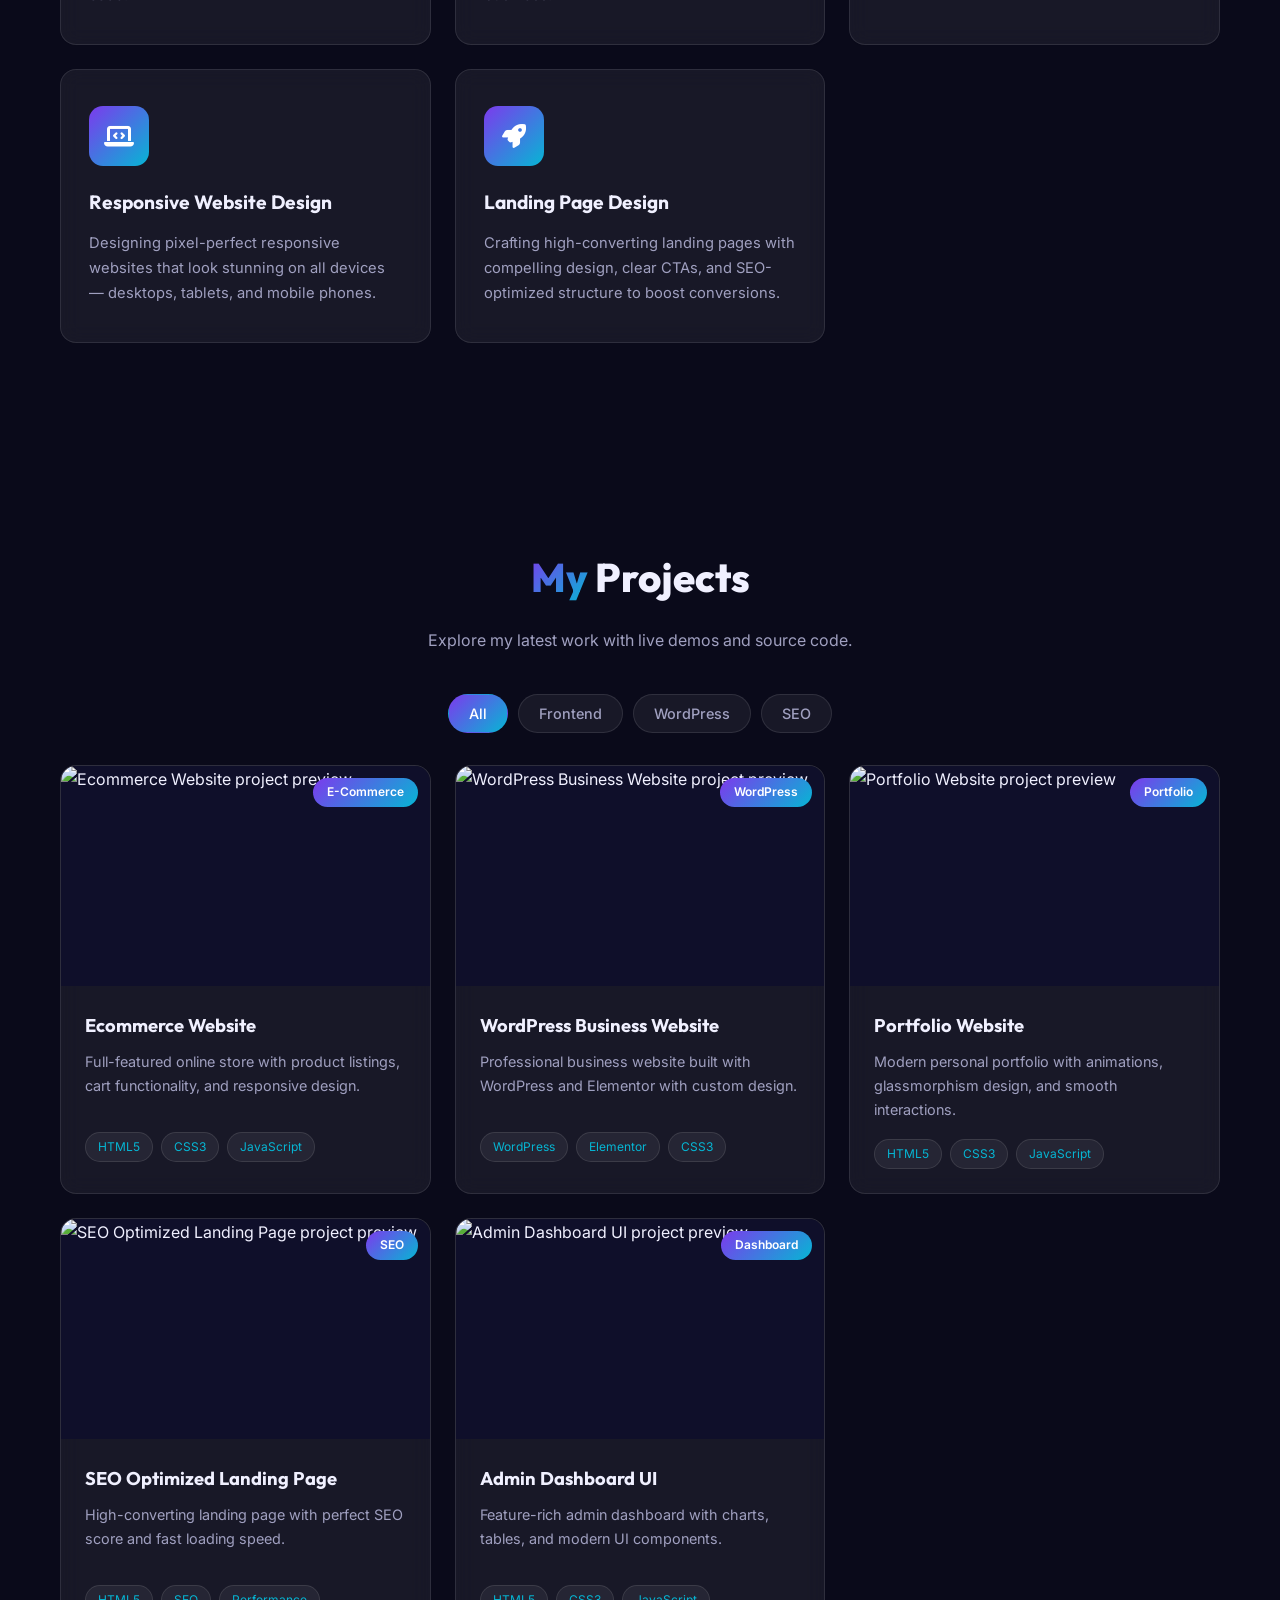
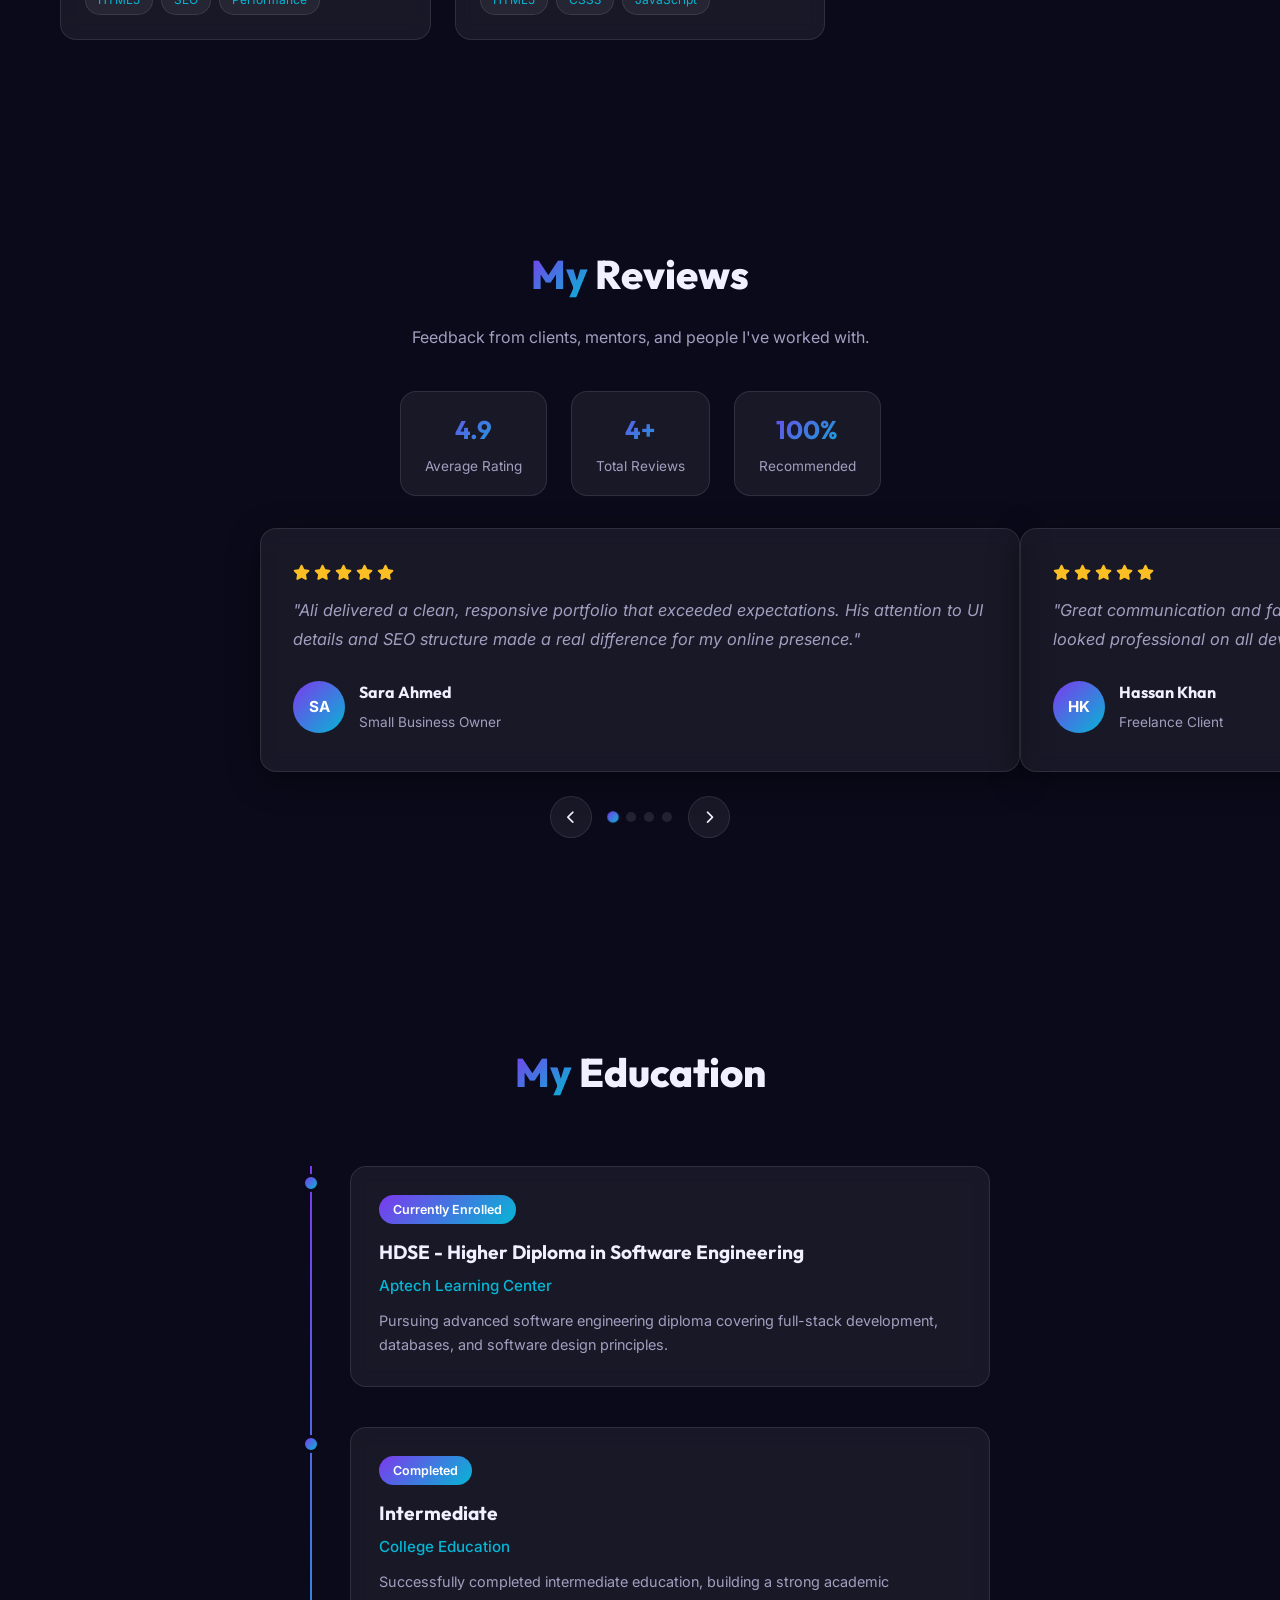
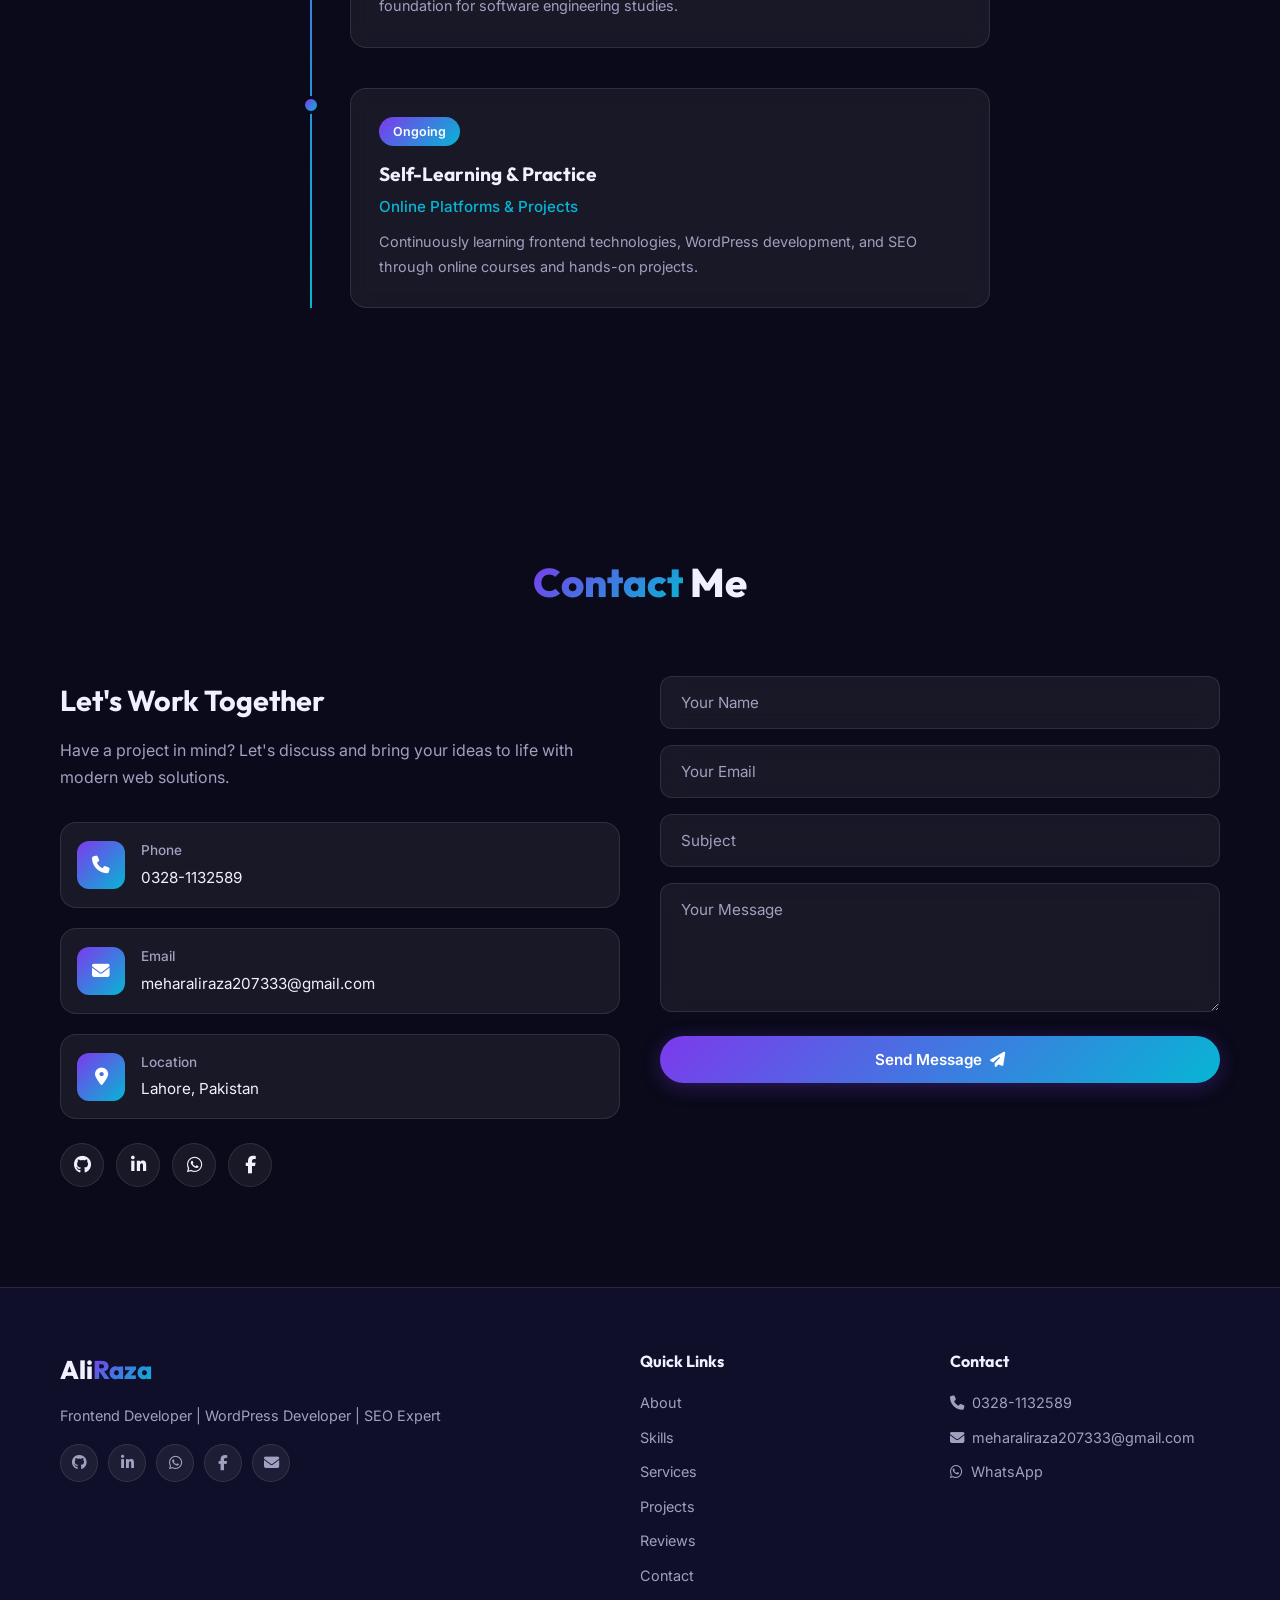
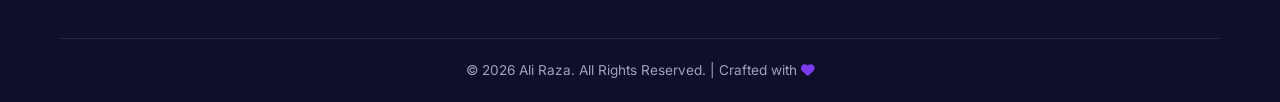
==== commit eefe22ae: "Upgrade portfolio with Week 2 features, separated assets, CV, reviews, and deployment config. Co-aut" ====
--- a/index.html
+++ b/index.html
@@ -6,12 +6,22 @@
   <meta name="description" content="Ali Raza - Frontend Developer, WordPress Developer & SEO Expert. Professional portfolio showcasing modern web development skills.">
   <meta name="keywords" content="Frontend Developer, WordPress Developer, SEO Expert, Web Development, Ali Raza">
   <meta name="author" content="Ali Raza">
+  <meta property="og:title" content="Ali Raza | Frontend Developer & SEO Expert">
+  <meta property="og:description" content="Passionate about crafting beautiful, responsive, and SEO-optimized web experiences.">
+  <meta property="og:type" content="website">
   <title>Ali Raza | Frontend Developer & SEO Expert</title>
   <link rel="preconnect" href="https://fonts.googleapis.com">
   <link rel="preconnect" href="https://fonts.gstatic.com" crossorigin>
   <link href="https://fonts.googleapis.com/css2?family=Inter:wght@300;400;500;600;700;800;900&family=Outfit:wght@300;400;500;600;700;800&display=swap" rel="stylesheet">
   <link rel="stylesheet" href="https://cdnjs.cloudflare.com/ajax/libs/font-awesome/6.5.1/css/all.min.css">
-  <link rel="stylesheet" href="./Assets/style.css">
+  <link href="https://unpkg.com/aos@2.3.4/dist/aos.css" rel="stylesheet">
+  <link rel="stylesheet" href="Assets/CSS/style.css">
+  <script>
+    (function () {
+      const savedTheme = localStorage.getItem('portfolio-theme') || 'dark';
+      document.documentElement.setAttribute('data-theme', savedTheme);
+    })();
+  </script>
 </head>
 <body>
 
@@ -30,18 +40,23 @@
   <nav id="navbar" class="navbar">
     <div class="container nav-container">
       <a href="#hero" class="logo">Ali<span>Raza</span></a>
-      <button class="menu-toggle" id="menuToggle" aria-label="Toggle Menu">
-        <span></span><span></span><span></span>
-      </button>
       <ul class="nav-links" id="navLinks">
         <li><a href="#hero" class="nav-link active">Home</a></li>
         <li><a href="#about" class="nav-link">About</a></li>
         <li><a href="#skills" class="nav-link">Skills</a></li>
-        <li><a href="#services" class="nav-link">Services</a></li>
         <li><a href="#portfolio" class="nav-link">Projects</a></li>
-        <li><a href="#education" class="nav-link">Education</a></li>
+        <li><a href="#reviews" class="nav-link">Reviews</a></li>
         <li><a href="#contact" class="nav-link">Contact</a></li>
       </ul>
+      <div class="nav-actions">
+        <button class="theme-toggle" id="themeToggle" type="button" aria-label="Toggle light and dark mode">
+          <i class="fas fa-sun theme-icon-light"></i>
+          <i class="fas fa-moon theme-icon-dark"></i>
+        </button>
+        <button class="menu-toggle" id="menuToggle" aria-label="Toggle Menu">
+          <span></span><span></span><span></span>
+        </button>
+      </div>
     </div>
   </nav>
 
@@ -60,17 +75,24 @@
         <div class="hero-buttons">
           <a href="#portfolio" class="btn btn-primary">View My Work</a>
           <a href="#contact" class="btn btn-outline">Get In Touch</a>
+          <a href="Assets/cv/Ali_Raza_CV.pdf" target="_blank" rel="noopener" class="btn btn-resume"><i class="fas fa-file-pdf"></i> View CV</a>
         </div>
         <div class="hero-socials">
+          <a href="https://github.com/meharaliraza207333-byte/" target="_blank" rel="noopener" aria-label="GitHub"><i class="fab fa-github"></i></a>
+          <a href="https://www.linkedin.com/in/ali-raza-0301333a9/" target="_blank" rel="noopener" aria-label="LinkedIn"><i class="fab fa-linkedin-in"></i></a>
+          <a href="https://wa.me/923281132589" target="_blank" rel="noopener" aria-label="WhatsApp"><i class="fab fa-whatsapp"></i></a>
+          <a href="https://www.facebook.com/" target="_blank" rel="noopener" aria-label="Facebook"><i class="fab fa-facebook-f"></i></a>
           <a href="mailto:meharaliraza207333@gmail.com" aria-label="Email"><i class="fas fa-envelope"></i></a>
-          <a href="tel:03281132589" aria-label="Phone"><i class="fas fa-phone"></i></a>
         </div>
       </div>
       <div class="hero-visual reveal">
         <div class="hero-avatar-ring">
           <div class="hero-avatar">
-            <img class="hero-avatar-img" src="./Assets/img/ChatGPT Image May 11, 2026, 07_34_24 PM.png" alt="Ali Raza - Frontend Developer">
-          </div>
+            <img class="hero-avatar-img" src="Assets/img/ChatGPT Image May 11, 2026, 07_34_24 PM.png" alt="Ali Raza - Frontend Developer">
+          </div>
+        </div>
+        <div class="hero-status">
+          <span class="status-dot"></span> Available for Freelance
         </div>
       </div>
     </div>
@@ -86,14 +108,14 @@
       <div class="about-grid">
         <div class="about-image reveal">
           <div class="about-avatar-card">
-            <img class="about-avatar-img" src="./Assets/img/ChatGPT Image May 11, 2026, 07_34_24 PM.png" alt="Ali Raza - Frontend Developer">
+            <img class="about-avatar-img" src="Assets/img/ChatGPT Image May 11, 2026, 07_34_24 PM.png" alt="Ali Raza - Frontend Developer">
             <div class="about-badge">Frontend Dev</div>
           </div>
         </div>
         <div class="about-content reveal">
-          <h3 class="about-heading">A Passionate Frontend Developer Based in Pakistan</h3>
-          <p>I am a student at <strong>Aptech</strong>, pursuing <strong>HDSE (Higher Diploma in Software Engineering)</strong> with Intermediate completed. I am a passionate frontend developer skilled in modern web technologies.</p>
-          <p>I'm a creative and hardworking developer who loves turning ideas into pixel-perfect, responsive, and SEO-friendly websites. My expertise spans across frontend development, WordPress, and SEO optimization.</p>
+          <h3 class="about-heading">A Passionate Frontend Developer Based in Lahore, Pakistan</h3>
+          <p>I am a student at <strong>Aptech Computer Education</strong>, pursuing <strong>HDSE (Higher Diploma in Software Engineering)</strong>. I work as a <strong>Frontend & SEO Executive</strong> with skills in HTML, CSS, JavaScript, PHP, WordPress, MySQL, and SEO.</p>
+          <p>I'm a creative and hardworking developer who loves turning ideas into pixel-perfect, responsive, and SEO-friendly websites. My expertise spans frontend development, WordPress customization, and search engine optimization.</p>
           <div class="about-stats">
             <div class="stat-item">
               <span class="stat-number" data-count="11">0</span><span class="stat-plus">+</span>
@@ -226,13 +248,22 @@
   <!-- Portfolio Section -->
   <section id="portfolio" class="section portfolio-section">
     <div class="container">
-      <h2 class="section-title reveal"><span>My</span> Projects</h2>
-      <div class="portfolio-grid">
-        <div class="project-card reveal">
+      <h2 class="section-title reveal" data-aos="fade-up"><span>My</span> Projects</h2>
+      <p class="section-subtitle reveal" data-aos="fade-up" data-aos-delay="100">Explore my latest work with live demos and source code.</p>
+      <div class="portfolio-filters reveal" data-aos="fade-up" data-aos-delay="150">
+        <button class="filter-btn active" data-filter="all">All</button>
+        <button class="filter-btn" data-filter="frontend">Frontend</button>
+        <button class="filter-btn" data-filter="wordpress">WordPress</button>
+        <button class="filter-btn" data-filter="seo">SEO</button>
+      </div>
+      <div class="portfolio-grid" id="portfolioGrid">
+        <article class="project-card reveal" data-aos="fade-up" data-category="frontend">
           <div class="project-image">
-            <div class="project-placeholder"><i class="fas fa-shopping-cart"></i></div>
-            <div class="project-overlay">
-              <span class="project-tag">E-Commerce</span>
+            <img src="https://images.unsplash.com/photo-1556742049-0cfed4f6a45d?w=800&q=80" alt="Ecommerce Website project preview" loading="lazy">
+            <span class="project-tag">E-Commerce</span>
+            <div class="project-hover">
+              <a href="#" class="btn btn-primary btn-sm project-btn" target="_blank" rel="noopener"><i class="fas fa-external-link-alt"></i> Live Demo</a>
+              <a href="https://github.com/meharaliraza207333-byte" class="btn btn-outline btn-sm project-btn" target="_blank" rel="noopener"><i class="fab fa-github"></i> GitHub</a>
             </div>
           </div>
           <div class="project-info">
@@ -240,12 +271,14 @@
             <p>Full-featured online store with product listings, cart functionality, and responsive design.</p>
             <div class="project-tech"><span>HTML5</span><span>CSS3</span><span>JavaScript</span></div>
           </div>
-        </div>
-        <div class="project-card reveal">
+        </article>
+        <article class="project-card reveal" data-aos="fade-up" data-aos-delay="100" data-category="wordpress">
           <div class="project-image">
-            <div class="project-placeholder"><i class="fab fa-wordpress"></i></div>
-            <div class="project-overlay">
-              <span class="project-tag">WordPress</span>
+            <img src="https://images.unsplash.com/photo-1467232004584-a241de8bcf5d?w=800&q=80" alt="WordPress Business Website project preview" loading="lazy">
+            <span class="project-tag">WordPress</span>
+            <div class="project-hover">
+              <a href="#" class="btn btn-primary btn-sm project-btn" target="_blank" rel="noopener"><i class="fas fa-external-link-alt"></i> Live Demo</a>
+              <a href="https://github.com/meharaliraza207333-byte" class="btn btn-outline btn-sm project-btn" target="_blank" rel="noopener"><i class="fab fa-github"></i> GitHub</a>
             </div>
           </div>
           <div class="project-info">
@@ -253,12 +286,14 @@
             <p>Professional business website built with WordPress and Elementor with custom design.</p>
             <div class="project-tech"><span>WordPress</span><span>Elementor</span><span>CSS3</span></div>
           </div>
-        </div>
-        <div class="project-card reveal">
+        </article>
+        <article class="project-card reveal" data-aos="fade-up" data-aos-delay="200" data-category="frontend">
           <div class="project-image">
-            <div class="project-placeholder"><i class="fas fa-user-tie"></i></div>
-            <div class="project-overlay">
-              <span class="project-tag">Portfolio</span>
+            <img src="https://images.unsplash.com/photo-1460925895917-afdab827c52f?w=800&q=80" alt="Portfolio Website project preview" loading="lazy">
+            <span class="project-tag">Portfolio</span>
+            <div class="project-hover">
+              <a href="index.html" class="btn btn-primary btn-sm project-btn" target="_blank" rel="noopener"><i class="fas fa-external-link-alt"></i> Live Demo</a>
+              <a href="https://github.com/meharaliraza207333-byte" class="btn btn-outline btn-sm project-btn" target="_blank" rel="noopener"><i class="fab fa-github"></i> GitHub</a>
             </div>
           </div>
           <div class="project-info">
@@ -266,12 +301,14 @@
             <p>Modern personal portfolio with animations, glassmorphism design, and smooth interactions.</p>
             <div class="project-tech"><span>HTML5</span><span>CSS3</span><span>JavaScript</span></div>
           </div>
-        </div>
-        <div class="project-card reveal">
+        </article>
+        <article class="project-card reveal" data-aos="fade-up" data-aos-delay="300" data-category="seo">
           <div class="project-image">
-            <div class="project-placeholder"><i class="fas fa-search"></i></div>
-            <div class="project-overlay">
-              <span class="project-tag">SEO</span>
+            <img src="https://images.unsplash.com/photo-1432888622747-4ebee89a9f89?w=800&q=80" alt="SEO Optimized Landing Page project preview" loading="lazy">
+            <span class="project-tag">SEO</span>
+            <div class="project-hover">
+              <a href="#" class="btn btn-primary btn-sm project-btn" target="_blank" rel="noopener"><i class="fas fa-external-link-alt"></i> Live Demo</a>
+              <a href="https://github.com/meharaliraza207333-byte" class="btn btn-outline btn-sm project-btn" target="_blank" rel="noopener"><i class="fab fa-github"></i> GitHub</a>
             </div>
           </div>
           <div class="project-info">
@@ -279,12 +316,14 @@
             <p>High-converting landing page with perfect SEO score and fast loading speed.</p>
             <div class="project-tech"><span>HTML5</span><span>SEO</span><span>Performance</span></div>
           </div>
-        </div>
-        <div class="project-card reveal">
+        </article>
+        <article class="project-card reveal" data-aos="fade-up" data-aos-delay="400" data-category="frontend">
           <div class="project-image">
-            <div class="project-placeholder"><i class="fas fa-tachometer-alt"></i></div>
-            <div class="project-overlay">
-              <span class="project-tag">Dashboard</span>
+            <img src="https://images.unsplash.com/photo-1551288049-bebda4e38f71?w=800&q=80" alt="Admin Dashboard UI project preview" loading="lazy">
+            <span class="project-tag">Dashboard</span>
+            <div class="project-hover">
+              <a href="#" class="btn btn-primary btn-sm project-btn" target="_blank" rel="noopener"><i class="fas fa-external-link-alt"></i> Live Demo</a>
+              <a href="https://github.com/meharaliraza207333-byte" class="btn btn-outline btn-sm project-btn" target="_blank" rel="noopener"><i class="fab fa-github"></i> GitHub</a>
             </div>
           </div>
           <div class="project-info">
@@ -292,6 +331,81 @@
             <p>Feature-rich admin dashboard with charts, tables, and modern UI components.</p>
             <div class="project-tech"><span>HTML5</span><span>CSS3</span><span>JavaScript</span></div>
           </div>
+        </article>
+      </div>
+    </div>
+  </section>
+
+  <!-- My Reviews Section -->
+  <section id="reviews" class="section testimonials-section reviews-section">
+    <div class="container">
+      <h2 class="section-title reveal" data-aos="fade-up"><span>My</span> Reviews</h2>
+      <p class="section-subtitle reveal" data-aos="fade-up" data-aos-delay="100">Feedback from clients, mentors, and people I've worked with.</p>
+      <div class="reviews-summary reveal" data-aos="fade-up" data-aos-delay="120">
+        <div class="reviews-summary-item">
+          <strong>4.9</strong>
+          <span>Average Rating</span>
+        </div>
+        <div class="reviews-summary-item">
+          <strong>4+</strong>
+          <span>Total Reviews</span>
+        </div>
+        <div class="reviews-summary-item">
+          <strong>100%</strong>
+          <span>Recommended</span>
+        </div>
+      </div>
+      <div class="testimonials-slider reveal" data-aos="fade-up" data-aos-delay="150">
+        <div class="testimonials-track" id="testimonialsTrack">
+          <div class="testimonial-card">
+            <div class="testimonial-stars"><i class="fas fa-star"></i><i class="fas fa-star"></i><i class="fas fa-star"></i><i class="fas fa-star"></i><i class="fas fa-star"></i></div>
+            <p class="testimonial-text">"Ali delivered a clean, responsive portfolio that exceeded expectations. His attention to UI details and SEO structure made a real difference for my online presence."</p>
+            <div class="testimonial-author">
+              <div class="testimonial-avatar">SA</div>
+              <div>
+                <h4>Sara Ahmed</h4>
+                <span>Small Business Owner</span>
+              </div>
+            </div>
+          </div>
+          <div class="testimonial-card">
+            <div class="testimonial-stars"><i class="fas fa-star"></i><i class="fas fa-star"></i><i class="fas fa-star"></i><i class="fas fa-star"></i><i class="fas fa-star"></i></div>
+            <p class="testimonial-text">"Great communication and fast delivery. The WordPress site was easy to manage and looked professional on all devices. Highly recommended for frontend work."</p>
+            <div class="testimonial-author">
+              <div class="testimonial-avatar">HK</div>
+              <div>
+                <h4>Hassan Khan</h4>
+                <span>Freelance Client</span>
+              </div>
+            </div>
+          </div>
+          <div class="testimonial-card">
+            <div class="testimonial-stars"><i class="fas fa-star"></i><i class="fas fa-star"></i><i class="fas fa-star"></i><i class="fas fa-star"></i><i class="fas fa-star-half-alt"></i></div>
+            <p class="testimonial-text">"Ali shows strong frontend fundamentals and always tries to improve UX. His landing page optimization helped us get better engagement and page speed scores."</p>
+            <div class="testimonial-author">
+              <div class="testimonial-avatar">MR</div>
+              <div>
+                <h4>Mentor Review</h4>
+                <span>Aptech Instructor</span>
+              </div>
+            </div>
+          </div>
+          <div class="testimonial-card">
+            <div class="testimonial-stars"><i class="fas fa-star"></i><i class="fas fa-star"></i><i class="fas fa-star"></i><i class="fas fa-star"></i><i class="fas fa-star"></i></div>
+            <p class="testimonial-text">"Professional, creative, and reliable. Ali transformed our basic idea into a modern website with smooth animations and a polished mobile experience."</p>
+            <div class="testimonial-author">
+              <div class="testimonial-avatar">AF</div>
+              <div>
+                <h4>Ayesha Fatima</h4>
+                <span>Startup Founder</span>
+              </div>
+            </div>
+          </div>
+        </div>
+        <div class="testimonial-controls">
+          <button class="testimonial-btn" id="testimonialPrev" aria-label="Previous review"><i class="fas fa-chevron-left"></i></button>
+          <div class="testimonial-dots" id="testimonialDots"></div>
+          <button class="testimonial-btn" id="testimonialNext" aria-label="Next review"><i class="fas fa-chevron-right"></i></button>
         </div>
       </div>
     </div>
@@ -360,9 +474,15 @@
               <div class="contact-icon"><i class="fas fa-map-marker-alt"></i></div>
               <div>
                 <h4>Location</h4>
-                <p>Pakistan</p>
-              </div>
-            </div>
+                <p>Lahore, Pakistan</p>
+              </div>
+            </div>
+          </div>
+          <div class="contact-socials">
+            <a href="https://github.com/meharaliraza207333-byte" target="_blank" rel="noopener" aria-label="GitHub"><i class="fab fa-github"></i></a>
+            <a href="https://www.linkedin.com/in/ali-raza-0301333a9/" target="_blank" rel="noopener" aria-label="LinkedIn"><i class="fab fa-linkedin-in"></i></a>
+            <a href="https://wa.me/923281132589" target="_blank" rel="noopener" aria-label="WhatsApp"><i class="fab fa-whatsapp"></i></a>
+            <a href="https://www.facebook.com/" target="_blank" rel="noopener" aria-label="Facebook"><i class="fab fa-facebook-f"></i></a>
           </div>
         </div>
         <form class="contact-form reveal" id="contactForm">
@@ -391,6 +511,13 @@
         <div class="footer-brand">
           <a href="#hero" class="logo">Ali<span>Raza</span></a>
           <p>Frontend Developer | WordPress Developer | SEO Expert</p>
+          <div class="footer-socials">
+            <a href="https://github.com/meharaliraza207333-byte" target="_blank" rel="noopener" aria-label="GitHub"><i class="fab fa-github"></i></a>
+            <a href="https://www.linkedin.com/in/ali-raza-0301333a9/" target="_blank" rel="noopener" aria-label="LinkedIn"><i class="fab fa-linkedin-in"></i></a>
+            <a href="https://wa.me/923281132589" target="_blank" rel="noopener" aria-label="WhatsApp"><i class="fab fa-whatsapp"></i></a>
+            <a href="https://www.facebook.com/" target="_blank" rel="noopener" aria-label="Facebook"><i class="fab fa-facebook-f"></i></a>
+            <a href="mailto:meharaliraza207333@gmail.com" aria-label="Email"><i class="fas fa-envelope"></i></a>
+          </div>
         </div>
         <div class="footer-links">
           <h4>Quick Links</h4>
@@ -398,16 +525,18 @@
           <a href="#skills">Skills</a>
           <a href="#services">Services</a>
           <a href="#portfolio">Projects</a>
+          <a href="#reviews">Reviews</a>
           <a href="#contact">Contact</a>
         </div>
         <div class="footer-contact">
           <h4>Contact</h4>
           <a href="tel:03281132589"><i class="fas fa-phone"></i> 0328-1132589</a>
           <a href="mailto:meharaliraza207333@gmail.com"><i class="fas fa-envelope"></i> meharaliraza207333@gmail.com</a>
+          <a href="https://wa.me/923281132589" target="_blank" rel="noopener"><i class="fab fa-whatsapp"></i> WhatsApp</a>
         </div>
       </div>
       <div class="footer-bottom">
-        <p>&copy; 2026 Ali Raza. All Rights Reserved.</p>
+        <p>&copy; 2026 Ali Raza. All Rights Reserved. | Crafted with <i class="fas fa-heart" style="color:#7c3aed"></i></p>
       </div>
     </div>
   </footer>
@@ -417,6 +546,7 @@
     <i class="fas fa-arrow-up"></i>
   </button>
 
-  <script src="./Assets/script.js"></script>
+  <script src="https://unpkg.com/aos@2.3.4/dist/aos.js"></script>
+  <script src="Assets/JS/script.js"></script>
 </body>
 </html>
--- a/Assets/CSS/style.css
+++ b/Assets/CSS/style.css
@@ -0,0 +1,404 @@
+/* ========== CSS Variables & Reset ========== */
+:root {
+  --bg-primary: #0a0a1a;
+  --bg-secondary: #0f0f2a;
+  --bg-card: rgba(255, 255, 255, 0.04);
+  --glass: rgba(255, 255, 255, 0.06);
+  --glass-border: rgba(255, 255, 255, 0.1);
+  --text-primary: #f0f0ff;
+  --text-secondary: #a0a0c0;
+  --accent: #7c3aed;
+  --accent2: #06b6d4;
+  --gradient: linear-gradient(135deg, #7c3aed, #06b6d4);
+  --gradient2: linear-gradient(135deg, #06b6d4, #7c3aed);
+  --shadow: 0 8px 32px rgba(0, 0, 0, 0.4);
+  --navbar-bg: rgba(10, 10, 26, 0.85);
+  --mobile-nav-bg: rgba(10, 10, 26, 0.97);
+  --radius: 16px;
+  --transition: 0.3s cubic-bezier(0.4, 0, 0.2, 1);
+  --font: 'Inter', sans-serif;
+  --font-heading: 'Outfit', sans-serif;
+}
+
+[data-theme="light"] {
+  --bg-primary: #f4f6fb;
+  --bg-secondary: #ffffff;
+  --bg-card: rgba(0, 0, 0, 0.03);
+  --glass: rgba(255, 255, 255, 0.82);
+  --glass-border: rgba(0, 0, 0, 0.08);
+  --text-primary: #1a1a2e;
+  --text-secondary: #5a5a7a;
+  --shadow: 0 8px 32px rgba(0, 0, 0, 0.08);
+  --navbar-bg: rgba(255, 255, 255, 0.88);
+  --mobile-nav-bg: rgba(255, 255, 255, 0.98);
+}
+
+*, *::before, *::after { margin: 0; padding: 0; box-sizing: border-box; }
+
+html { scroll-behavior: smooth; scrollbar-width: thin; scrollbar-color: var(--accent) var(--bg-primary); }
+::-webkit-scrollbar { width: 8px; }
+::-webkit-scrollbar-track { background: var(--bg-primary); }
+::-webkit-scrollbar-thumb { background: var(--gradient); border-radius: 10px; }
+
+body { font-family: var(--font); background: var(--bg-primary); color: var(--text-primary); line-height: 1.7; overflow-x: hidden; }
+a { text-decoration: none; color: inherit; }
+ul { list-style: none; }
+img { max-width: 100%; display: block; }
+.container { max-width: 1200px; margin: 0 auto; padding: 0 20px; }
+
+/* ========== Loader ========== */
+#loader { position: fixed; inset: 0; z-index: 10000; background: var(--bg-primary); display: flex; align-items: center; justify-content: center; transition: opacity 0.5s, visibility 0.5s; }
+#loader.hidden { opacity: 0; visibility: hidden; }
+.loader-spinner { width: 50px; height: 50px; border-radius: 50%; border: 3px solid var(--glass-border); border-top-color: var(--accent); animation: spin 0.8s linear infinite; }
+.loader-text { margin-top: 16px; font-family: var(--font-heading); font-size: 1.2rem; background: var(--gradient); -webkit-background-clip: text; -webkit-text-fill-color: transparent; background-clip: text; letter-spacing: 2px; }
+.loader-content { text-align: center; }
+@keyframes spin { to { transform: rotate(360deg); } }
+
+/* ========== Particles ========== */
+#particles { position: fixed; inset: 0; z-index: 0; pointer-events: none; }
+
+/* ========== Navbar ========== */
+.navbar { position: fixed; top: 0; left: 0; width: 100%; z-index: 1000; padding: 16px 0; background: transparent; transition: var(--transition); }
+.navbar.scrolled { background: var(--navbar-bg); backdrop-filter: blur(20px); border-bottom: 1px solid var(--glass-border); padding: 10px 0; }
+.nav-container { display: flex; align-items: center; justify-content: space-between; gap: 16px; }
+.nav-actions { display: flex; align-items: center; gap: 10px; margin-left: 12px; flex-shrink: 0; }
+.logo { font-family: var(--font-heading); font-size: 1.6rem; font-weight: 800; color: var(--text-primary); flex-shrink: 0; }
+.logo span { background: var(--gradient); -webkit-background-clip: text; -webkit-text-fill-color: transparent; background-clip: text; }
+.nav-links { display: flex; gap: 8px; margin-left: auto; }
+.nav-link { padding: 8px 16px; border-radius: 8px; font-size: 0.9rem; font-weight: 500; color: var(--text-secondary); transition: var(--transition); position: relative; }
+.nav-link:hover, .nav-link.active { color: var(--text-primary); background: var(--glass); }
+.nav-link.active::after { content: ''; position: absolute; bottom: 4px; left: 50%; transform: translateX(-50%); width: 20px; height: 2px; background: var(--gradient); border-radius: 2px; }
+.menu-toggle { display: none; flex-direction: column; gap: 5px; background: none; border: none; cursor: pointer; padding: 4px; z-index: 1001; }
+.menu-toggle span { width: 24px; height: 2px; background: var(--text-primary); border-radius: 2px; transition: var(--transition); }
+.menu-toggle.active span:nth-child(1) { transform: rotate(45deg) translate(5px, 5px); }
+.menu-toggle.active span:nth-child(2) { opacity: 0; }
+.menu-toggle.active span:nth-child(3) { transform: rotate(-45deg) translate(5px, -5px); }
+
+.theme-toggle {
+  width: 44px;
+  height: 44px;
+  border-radius: 50%;
+  border: 1px solid var(--glass-border);
+  background: var(--glass);
+  color: var(--text-primary);
+  cursor: pointer;
+  display: flex;
+  align-items: center;
+  justify-content: center;
+  transition: var(--transition);
+  position: relative;
+  overflow: hidden;
+}
+
+.theme-toggle:hover {
+  border-color: var(--accent);
+  transform: translateY(-2px);
+  box-shadow: 0 8px 24px rgba(124, 58, 237, 0.2);
+}
+
+.theme-toggle i {
+  position: absolute;
+  transition: var(--transition);
+}
+
+.theme-icon-light { opacity: 0; transform: rotate(-90deg) scale(0.5); }
+.theme-icon-dark { opacity: 1; transform: rotate(0) scale(1); }
+[data-theme="light"] .theme-icon-light { opacity: 1; transform: rotate(0) scale(1); }
+[data-theme="light"] .theme-icon-dark { opacity: 0; transform: rotate(90deg) scale(0.5); }
+
+/* ========== Sections ========== */
+.section { padding: 100px 0; position: relative; z-index: 1; }
+.section-title { font-family: var(--font-heading); font-size: 2.5rem; font-weight: 800; text-align: center; margin-bottom: 60px; }
+.section-subtitle { text-align: center; color: var(--text-secondary); max-width: 620px; margin: -44px auto 40px; font-size: 1rem; }
+.section-title span { background: var(--gradient); -webkit-background-clip: text; -webkit-text-fill-color: transparent; background-clip: text; }
+
+/* ========== Buttons ========== */
+.btn { display: inline-flex; align-items: center; gap: 8px; padding: 14px 32px; border-radius: 50px; font-weight: 600; font-size: 0.95rem; border: none; cursor: pointer; transition: var(--transition); font-family: var(--font); }
+.btn-primary { background: var(--gradient); color: #fff; box-shadow: 0 4px 20px rgba(124, 58, 237, 0.3); }
+.btn-primary:hover { transform: translateY(-2px); box-shadow: 0 8px 30px rgba(124, 58, 237, 0.5); }
+.btn-outline { background: transparent; color: var(--text-primary); border: 2px solid var(--glass-border); }
+.btn-outline:hover { border-color: var(--accent); background: var(--glass); }
+.btn-resume { background: transparent; color: var(--accent2); border: 2px solid var(--accent2); }
+.btn-resume:hover { background: var(--accent2); color: #fff; transform: translateY(-2px); box-shadow: 0 8px 30px rgba(6, 182, 212, 0.4); }
+.btn-full { width: 100%; justify-content: center; }
+
+/* ========== Hero ========== */
+.hero-section { min-height: 100vh; display: flex; align-items: center; justify-content: center; position: relative; z-index: 1; padding-top: 80px; }
+.hero-container { display: flex; align-items: center; justify-content: space-between; gap: 60px; }
+.hero-content { flex: 1; }
+.hero-greeting { font-size: 1.1rem; color: var(--accent2); font-weight: 500; margin-bottom: 8px; letter-spacing: 2px; text-transform: uppercase; }
+.hero-name { font-family: var(--font-heading); font-size: clamp(2.5rem, 6vw, 4.5rem); font-weight: 900; line-height: 1.1; margin-bottom: 16px; }
+.hero-title-wrapper { font-size: 1.4rem; color: var(--text-secondary); margin-bottom: 20px; min-height: 40px; }
+.typed-text { background: var(--gradient); -webkit-background-clip: text; -webkit-text-fill-color: transparent; background-clip: text; font-weight: 700; }
+.cursor { animation: blink 0.7s infinite; color: var(--accent); font-weight: 100; }
+@keyframes blink { 0%, 100% { opacity: 1; } 50% { opacity: 0; } }
+.hero-description { color: var(--text-secondary); margin-bottom: 32px; max-width: 500px; font-size: 1.05rem; }
+.hero-buttons { display: flex; gap: 16px; margin-bottom: 32px; flex-wrap: wrap; }
+.hero-socials { display: flex; gap: 12px; }
+.hero-socials a { width: 44px; height: 44px; border-radius: 50%; display: flex; align-items: center; justify-content: center; background: var(--glass); border: 1px solid var(--glass-border); font-size: 1.1rem; transition: var(--transition); }
+.hero-socials a:hover { background: var(--gradient); border-color: transparent; transform: translateY(-3px); box-shadow: 0 8px 25px rgba(124, 58, 237, 0.4); }
+.hero-visual { flex: 0 0 auto; text-align: center; }
+.hero-avatar-ring { width: 320px; height: 320px; border-radius: 50%; padding: 6px; background: var(--gradient); animation: float 4s ease-in-out infinite; position: relative; }
+.hero-avatar { width: 100%; height: 100%; border-radius: 50%; background: var(--bg-secondary); display: flex; align-items: center; justify-content: center; }
+.hero-avatar-img { width: 100%; height: 100%; border-radius: 50%; object-fit: cover; object-position: center top; }
+.hero-status { margin-top: 20px; display: inline-flex; align-items: center; gap: 8px; padding: 8px 20px; border-radius: 50px; background: var(--glass); border: 1px solid var(--glass-border); font-size: 0.85rem; color: var(--text-secondary); backdrop-filter: blur(10px); }
+.status-dot { width: 8px; height: 8px; border-radius: 50%; background: #22c55e; animation: pulse-dot 2s ease-in-out infinite; }
+@keyframes pulse-dot { 0%, 100% { box-shadow: 0 0 0 0 rgba(34, 197, 94, 0.4); } 50% { box-shadow: 0 0 0 8px rgba(34, 197, 94, 0); } }
+@keyframes float { 0%, 100% { transform: translateY(0); } 50% { transform: translateY(-20px); } }
+.scroll-indicator { position: absolute; bottom: 30px; left: 50%; transform: translateX(-50%); animation: bounce 2s infinite; color: var(--text-secondary); font-size: 1.2rem; }
+@keyframes bounce { 0%, 100% { transform: translateX(-50%) translateY(0); } 50% { transform: translateX(-50%) translateY(10px); } }
+
+/* ========== About ========== */
+.about-grid { display: grid; grid-template-columns: 1fr 1.5fr; gap: 60px; align-items: center; }
+.about-avatar-card { width: 100%; aspect-ratio: 1; border-radius: var(--radius); background: var(--glass); border: 1px solid var(--glass-border); backdrop-filter: blur(10px); display: flex; flex-direction: column; align-items: center; justify-content: center; gap: 16px; position: relative; overflow: hidden; }
+.about-avatar-card::before { content: ''; position: absolute; inset: -2px; border-radius: var(--radius); background: var(--gradient); z-index: -1; opacity: 0; transition: var(--transition); }
+.about-avatar-card:hover::before { opacity: 1; }
+.about-avatar-img { width: 100%; height: 100%; border-radius: var(--radius); object-fit: cover; object-position: center top; position: absolute; inset: 0; }
+.about-badge { padding: 8px 20px; border-radius: 50px; background: var(--gradient); font-size: 0.85rem; font-weight: 600; color: #fff; position: relative; z-index: 2; margin-top: auto; margin-bottom: 16px; }
+.about-heading { font-family: var(--font-heading); font-size: 1.8rem; margin-bottom: 16px; }
+.about-content p { color: var(--text-secondary); margin-bottom: 16px; }
+.about-content strong { color: var(--accent2); }
+.about-stats { display: flex; gap: 30px; margin: 30px 0; flex-wrap: wrap; }
+.stat-item { text-align: center; }
+.stat-number { font-family: var(--font-heading); font-size: 2.5rem; font-weight: 800; background: var(--gradient); -webkit-background-clip: text; -webkit-text-fill-color: transparent; background-clip: text; }
+.stat-plus { font-size: 1.5rem; background: var(--gradient); -webkit-background-clip: text; -webkit-text-fill-color: transparent; background-clip: text; }
+.stat-label { display: block; font-size: 0.85rem; color: var(--text-secondary); margin-top: 4px; }
+.about-buttons { display: flex; gap: 12px; flex-wrap: wrap; }
+
+/* ========== Skills ========== */
+.skills-grid { display: grid; grid-template-columns: repeat(auto-fill, minmax(200px, 1fr)); gap: 24px; }
+.skill-card { background: var(--glass); border: 1px solid var(--glass-border); backdrop-filter: blur(10px); border-radius: var(--radius); padding: 24px; text-align: center; transition: var(--transition); }
+.skill-card:hover { transform: translateY(-8px); border-color: var(--accent); box-shadow: 0 8px 30px rgba(124, 58, 237, 0.15); }
+.skill-icon { font-size: 2.2rem; margin-bottom: 12px; background: var(--gradient); -webkit-background-clip: text; -webkit-text-fill-color: transparent; background-clip: text; }
+.skill-card h4 { font-family: var(--font-heading); font-size: 1rem; margin-bottom: 14px; }
+.skill-bar { width: 100%; height: 6px; background: rgba(255, 255, 255, 0.08); border-radius: 10px; overflow: hidden; margin-bottom: 8px; }
+.skill-progress { height: 100%; width: 0; background: var(--gradient); border-radius: 10px; transition: width 1.5s cubic-bezier(0.4, 0, 0.2, 1); }
+.skill-percent { font-size: 0.8rem; color: var(--accent2); font-weight: 600; }
+
+/* ========== Services ========== */
+.services-grid { display: grid; grid-template-columns: repeat(auto-fill, minmax(280px, 1fr)); gap: 24px; }
+.service-card { background: var(--glass); border: 1px solid var(--glass-border); backdrop-filter: blur(10px); border-radius: var(--radius); padding: 36px 28px; transition: var(--transition); position: relative; overflow: hidden; }
+.service-card::before { content: ''; position: absolute; top: 0; left: 0; width: 100%; height: 3px; background: var(--gradient); transform: scaleX(0); transform-origin: left; transition: var(--transition); }
+.service-card:hover { transform: translateY(-8px); border-color: var(--accent); }
+.service-card:hover::before { transform: scaleX(1); }
+.service-icon { width: 60px; height: 60px; border-radius: 14px; background: var(--gradient); display: flex; align-items: center; justify-content: center; font-size: 1.5rem; color: #fff; margin-bottom: 20px; }
+.service-card h3 { font-family: var(--font-heading); font-size: 1.2rem; margin-bottom: 12px; }
+.service-card p { color: var(--text-secondary); font-size: 0.92rem; }
+
+/* ========== Portfolio ========== */
+.portfolio-filters { display: flex; justify-content: center; gap: 10px; flex-wrap: wrap; margin-bottom: 32px; }
+.filter-btn {
+  padding: 10px 20px;
+  border-radius: 50px;
+  border: 1px solid var(--glass-border);
+  background: var(--glass);
+  color: var(--text-secondary);
+  font-family: var(--font);
+  font-size: 0.9rem;
+  font-weight: 500;
+  cursor: pointer;
+  transition: var(--transition);
+}
+.filter-btn:hover, .filter-btn.active { color: #fff; background: var(--gradient); border-color: transparent; }
+.portfolio-grid { display: grid; grid-template-columns: repeat(auto-fill, minmax(320px, 1fr)); gap: 24px; }
+.project-card { background: var(--glass); border: 1px solid var(--glass-border); backdrop-filter: blur(10px); border-radius: var(--radius); overflow: hidden; transition: var(--transition); }
+.project-card.hidden { display: none; }
+.project-card:hover { transform: translateY(-8px); border-color: var(--accent); box-shadow: 0 12px 40px rgba(124, 58, 237, 0.15); }
+.project-image { position: relative; height: 220px; background: var(--bg-secondary); overflow: hidden; }
+.project-image img { width: 100%; height: 100%; object-fit: cover; transition: transform 0.5s ease; }
+.project-card:hover .project-image img { transform: scale(1.08); }
+.project-tag { position: absolute; top: 12px; right: 12px; padding: 4px 14px; border-radius: 50px; font-size: 0.75rem; font-weight: 600; background: var(--gradient); color: #fff; z-index: 2; }
+.project-hover {
+  position: absolute;
+  inset: 0;
+  background: rgba(10, 10, 26, 0.72);
+  display: flex;
+  align-items: center;
+  justify-content: center;
+  gap: 10px;
+  opacity: 0;
+  transition: var(--transition);
+  padding: 16px;
+  flex-wrap: wrap;
+}
+[data-theme="light"] .project-hover { background: rgba(26, 26, 46, 0.65); }
+.project-card:hover .project-hover { opacity: 1; }
+.project-btn { padding: 10px 16px !important; font-size: 0.82rem !important; border-radius: 50px !important; }
+.project-info { padding: 24px; }
+.project-info h3 { font-family: var(--font-heading); font-size: 1.15rem; margin-bottom: 8px; }
+.project-info p { color: var(--text-secondary); font-size: 0.9rem; margin-bottom: 16px; min-height: 66px; }
+.project-tech { display: flex; gap: 8px; flex-wrap: wrap; }
+.project-tech span { padding: 4px 12px; border-radius: 50px; font-size: 0.75rem; background: var(--glass); border: 1px solid var(--glass-border); color: var(--accent2); }
+
+/* ========== Testimonials ========== */
+.reviews-section .section-title span { background: var(--gradient); -webkit-background-clip: text; -webkit-text-fill-color: transparent; background-clip: text; }
+.reviews-summary {
+  display: flex;
+  justify-content: center;
+  gap: 24px;
+  flex-wrap: wrap;
+  margin-bottom: 32px;
+}
+.reviews-summary-item {
+  text-align: center;
+  padding: 16px 24px;
+  border-radius: var(--radius);
+  background: var(--glass);
+  border: 1px solid var(--glass-border);
+  min-width: 120px;
+}
+.reviews-summary-item strong {
+  display: block;
+  font-family: var(--font-heading);
+  font-size: 1.6rem;
+  background: var(--gradient);
+  -webkit-background-clip: text;
+  -webkit-text-fill-color: transparent;
+  background-clip: text;
+}
+.reviews-summary-item span { color: var(--text-secondary); font-size: 0.85rem; }
+.testimonials-slider { max-width: 760px; margin: 0 auto; position: relative; }
+.testimonials-track { display: flex; transition: transform 0.5s cubic-bezier(0.4, 0, 0.2, 1); }
+.testimonial-card {
+  min-width: 100%;
+  background: var(--glass);
+  border: 1px solid var(--glass-border);
+  backdrop-filter: blur(10px);
+  border-radius: var(--radius);
+  padding: 36px 32px;
+  box-shadow: var(--shadow);
+}
+.testimonial-stars { color: #fbbf24; margin-bottom: 16px; font-size: 0.95rem; display: flex; gap: 4px; }
+.testimonial-text { color: var(--text-secondary); font-size: 1.02rem; line-height: 1.8; margin-bottom: 24px; font-style: italic; }
+.testimonial-author { display: flex; align-items: center; gap: 14px; }
+.testimonial-avatar {
+  width: 52px;
+  height: 52px;
+  border-radius: 50%;
+  background: var(--gradient);
+  display: flex;
+  align-items: center;
+  justify-content: center;
+  color: #fff;
+  font-weight: 700;
+  font-size: 0.95rem;
+  flex-shrink: 0;
+}
+.testimonial-author h4 { font-family: var(--font-heading); font-size: 1rem; margin-bottom: 2px; }
+.testimonial-author span { color: var(--text-secondary); font-size: 0.85rem; }
+.testimonial-controls { display: flex; align-items: center; justify-content: center; gap: 16px; margin-top: 24px; }
+.testimonial-btn {
+  width: 42px;
+  height: 42px;
+  border-radius: 50%;
+  border: 1px solid var(--glass-border);
+  background: var(--glass);
+  color: var(--text-primary);
+  cursor: pointer;
+  transition: var(--transition);
+}
+.testimonial-btn:hover { background: var(--gradient); border-color: transparent; color: #fff; }
+.testimonial-dots { display: flex; gap: 8px; }
+.testimonial-dot {
+  width: 10px;
+  height: 10px;
+  border-radius: 50%;
+  border: none;
+  background: var(--glass-border);
+  cursor: pointer;
+  transition: var(--transition);
+  padding: 0;
+}
+.testimonial-dot.active { background: var(--gradient); transform: scale(1.15); }
+
+/* ========== Education Timeline ========== */
+.timeline { position: relative; max-width: 700px; margin: 0 auto; }
+.timeline::before { content: ''; position: absolute; left: 20px; top: 0; bottom: 0; width: 2px; background: var(--gradient); }
+.timeline-item { position: relative; padding-left: 60px; margin-bottom: 40px; }
+.timeline-dot { position: absolute; left: 12px; top: 8px; width: 18px; height: 18px; border-radius: 50%; background: var(--gradient); border: 3px solid var(--bg-primary); z-index: 1; }
+.timeline-card { background: var(--glass); border: 1px solid var(--glass-border); backdrop-filter: blur(10px); border-radius: var(--radius); padding: 28px; transition: var(--transition); }
+.timeline-card:hover { border-color: var(--accent); transform: translateX(6px); }
+.timeline-date { display: inline-block; padding: 4px 14px; border-radius: 50px; font-size: 0.78rem; background: var(--gradient); color: #fff; font-weight: 600; margin-bottom: 12px; }
+.timeline-card h3 { font-family: var(--font-heading); font-size: 1.2rem; margin-bottom: 4px; }
+.timeline-card h4 { color: var(--accent2); font-size: 0.95rem; margin-bottom: 10px; font-weight: 500; }
+.timeline-card p { color: var(--text-secondary); font-size: 0.9rem; }
+
+/* ========== Contact ========== */
+.contact-grid { display: grid; grid-template-columns: 1fr 1fr; gap: 40px; align-items: start; }
+.contact-info h3 { font-family: var(--font-heading); font-size: 1.8rem; margin-bottom: 12px; }
+.contact-info>p { color: var(--text-secondary); margin-bottom: 30px; }
+.contact-details { display: flex; flex-direction: column; gap: 20px; }
+.contact-item { display: flex; align-items: center; gap: 16px; padding: 16px; border-radius: var(--radius); background: var(--glass); border: 1px solid var(--glass-border); transition: var(--transition); }
+.contact-item:hover { border-color: var(--accent); transform: translateX(6px); }
+.contact-icon { width: 48px; height: 48px; border-radius: 12px; background: var(--gradient); display: flex; align-items: center; justify-content: center; font-size: 1.1rem; color: #fff; flex-shrink: 0; }
+.contact-item h4 { font-size: 0.85rem; color: var(--text-secondary); margin-bottom: 2px; font-weight: 500; }
+.contact-item a, .contact-item p { color: var(--text-primary); font-size: 0.95rem; }
+.contact-item a:hover { color: var(--accent2); }
+.contact-socials { display: flex; gap: 12px; margin-top: 24px; }
+.contact-socials a { width: 44px; height: 44px; border-radius: 50%; display: flex; align-items: center; justify-content: center; background: var(--glass); border: 1px solid var(--glass-border); font-size: 1.1rem; transition: var(--transition); }
+.contact-socials a:hover { background: var(--gradient); border-color: transparent; transform: translateY(-3px); box-shadow: 0 8px 25px rgba(124, 58, 237, 0.4); }
+.contact-form { display: flex; flex-direction: column; gap: 16px; }
+.form-group input, .form-group textarea { width: 100%; padding: 16px 20px; border-radius: 12px; border: 1px solid var(--glass-border); background: var(--glass); backdrop-filter: blur(10px); color: var(--text-primary); font-family: var(--font); font-size: 0.95rem; transition: var(--transition); outline: none; resize: vertical; }
+.form-group input:focus, .form-group textarea:focus { border-color: var(--accent); box-shadow: 0 0 20px rgba(124, 58, 237, 0.15); }
+.form-group input::placeholder, .form-group textarea::placeholder { color: var(--text-secondary); }
+
+/* ========== Footer ========== */
+.footer { background: var(--bg-secondary); border-top: 1px solid var(--glass-border); padding: 60px 0 0; position: relative; z-index: 1; }
+.footer-content { display: grid; grid-template-columns: 2fr 1fr 1fr; gap: 40px; margin-bottom: 40px; }
+.footer-brand p { color: var(--text-secondary); margin-top: 12px; font-size: 0.9rem; }
+.footer-socials { display: flex; gap: 10px; margin-top: 16px; }
+.footer-socials a { width: 38px; height: 38px; border-radius: 50%; display: flex; align-items: center; justify-content: center; background: var(--glass); border: 1px solid var(--glass-border); font-size: 0.95rem; color: var(--text-secondary); transition: var(--transition); }
+.footer-socials a:hover { background: var(--gradient); border-color: transparent; color: #fff; transform: translateY(-3px); }
+.footer-links h4, .footer-contact h4 { font-family: var(--font-heading); margin-bottom: 16px; font-size: 1rem; }
+.footer-links a, .footer-contact a { display: flex; align-items: center; gap: 8px; color: var(--text-secondary); font-size: 0.9rem; margin-bottom: 10px; transition: var(--transition); }
+.footer-links a:hover, .footer-contact a:hover { color: var(--accent2); transform: translateX(4px); }
+.footer-bottom { border-top: 1px solid var(--glass-border); padding: 20px 0; text-align: center; color: var(--text-secondary); font-size: 0.85rem; }
+
+/* ========== Back to Top ========== */
+.back-to-top { position: fixed; bottom: 30px; right: 30px; z-index: 999; width: 48px; height: 48px; border-radius: 50%; background: var(--gradient); border: none; color: #fff; font-size: 1.1rem; cursor: pointer; opacity: 0; visibility: hidden; transform: translateY(20px); transition: var(--transition); box-shadow: 0 4px 20px rgba(124, 58, 237, 0.4); }
+.back-to-top.visible { opacity: 1; visibility: visible; transform: translateY(0); }
+.back-to-top:hover { transform: translateY(-4px); box-shadow: 0 8px 30px rgba(124, 58, 237, 0.6); }
+
+/* ========== Reveal Animation ========== */
+.reveal { opacity: 0; transform: translateY(40px); transition: opacity 0.8s cubic-bezier(0.4, 0, 0.2, 1), transform 0.8s cubic-bezier(0.4, 0, 0.2, 1); }
+.reveal.active { opacity: 1; transform: translateY(0); }
+
+/* ========== Responsive ========== */
+@media(max-width:992px) {
+  .hero-container { flex-direction: column-reverse; text-align: center; }
+  .hero-description { margin: 0 auto 32px; }
+  .hero-buttons { justify-content: center; }
+  .hero-socials { justify-content: center; }
+  .hero-avatar-ring { width: 240px; height: 240px; }
+  .about-grid { grid-template-columns: 1fr; }
+  .about-avatar-card { max-width: 300px; margin: 0 auto; }
+  .contact-grid { grid-template-columns: 1fr; }
+  .contact-socials { justify-content: center; }
+  .footer-content { grid-template-columns: 1fr; text-align: center; }
+  .footer-links a, .footer-contact a { justify-content: center; }
+  .footer-socials { justify-content: center; }
+}
+
+@media(max-width:768px) {
+  .menu-toggle { display: flex; }
+  .nav-links { position: fixed; top: 0; right: -100%; width: 75%; max-width: 320px; height: 100vh; flex-direction: column; background: var(--mobile-nav-bg); backdrop-filter: blur(20px); padding: 80px 30px 30px; gap: 4px; transition: var(--transition); border-left: 1px solid var(--glass-border); z-index: 1000; }
+  .nav-links.open { right: 0; }
+  .nav-actions { margin-left: 0; }
+  .section-title { font-size: 2rem; }
+  .section-subtitle { font-size: 0.95rem; padding: 0 8px; }
+  .hero-name { font-size: 2.5rem; }
+  .portfolio-grid { grid-template-columns: 1fr; }
+  .services-grid { grid-template-columns: 1fr; }
+  .skills-grid { grid-template-columns: repeat(2, 1fr); }
+  .about-stats { justify-content: center; }
+  .testimonial-card { padding: 28px 22px; }
+  .project-info p { min-height: auto; }
+  .project-hover { opacity: 1; background: linear-gradient(to top, rgba(10, 10, 26, 0.85), transparent 60%); align-items: flex-end; justify-content: flex-start; padding-bottom: 14px; }
+}
+
+@media(max-width:480px) {
+  .skills-grid { grid-template-columns: 1fr; }
+  .hero-avatar-ring { width: 180px; height: 180px; }
+  .btn { padding: 12px 24px; font-size: 0.9rem; }
+  .hero-buttons { flex-direction: column; align-items: center; }
+}
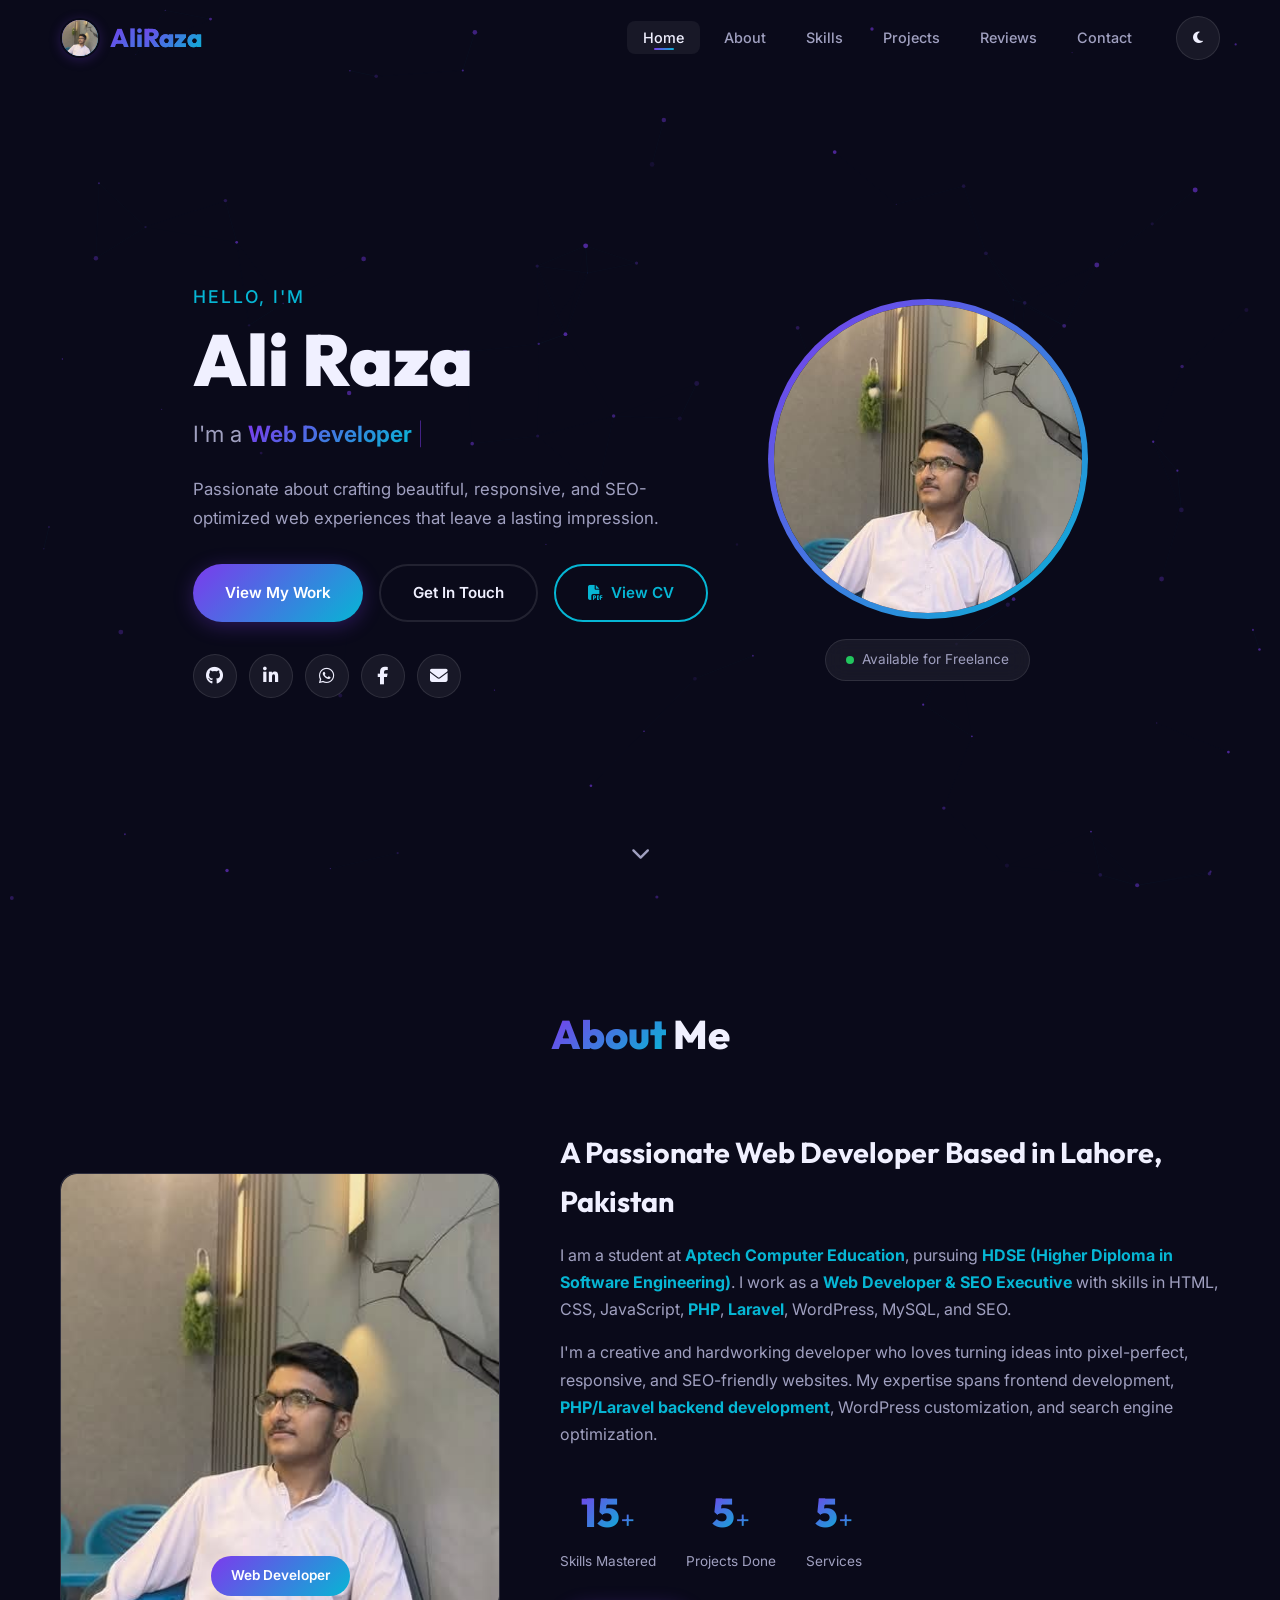
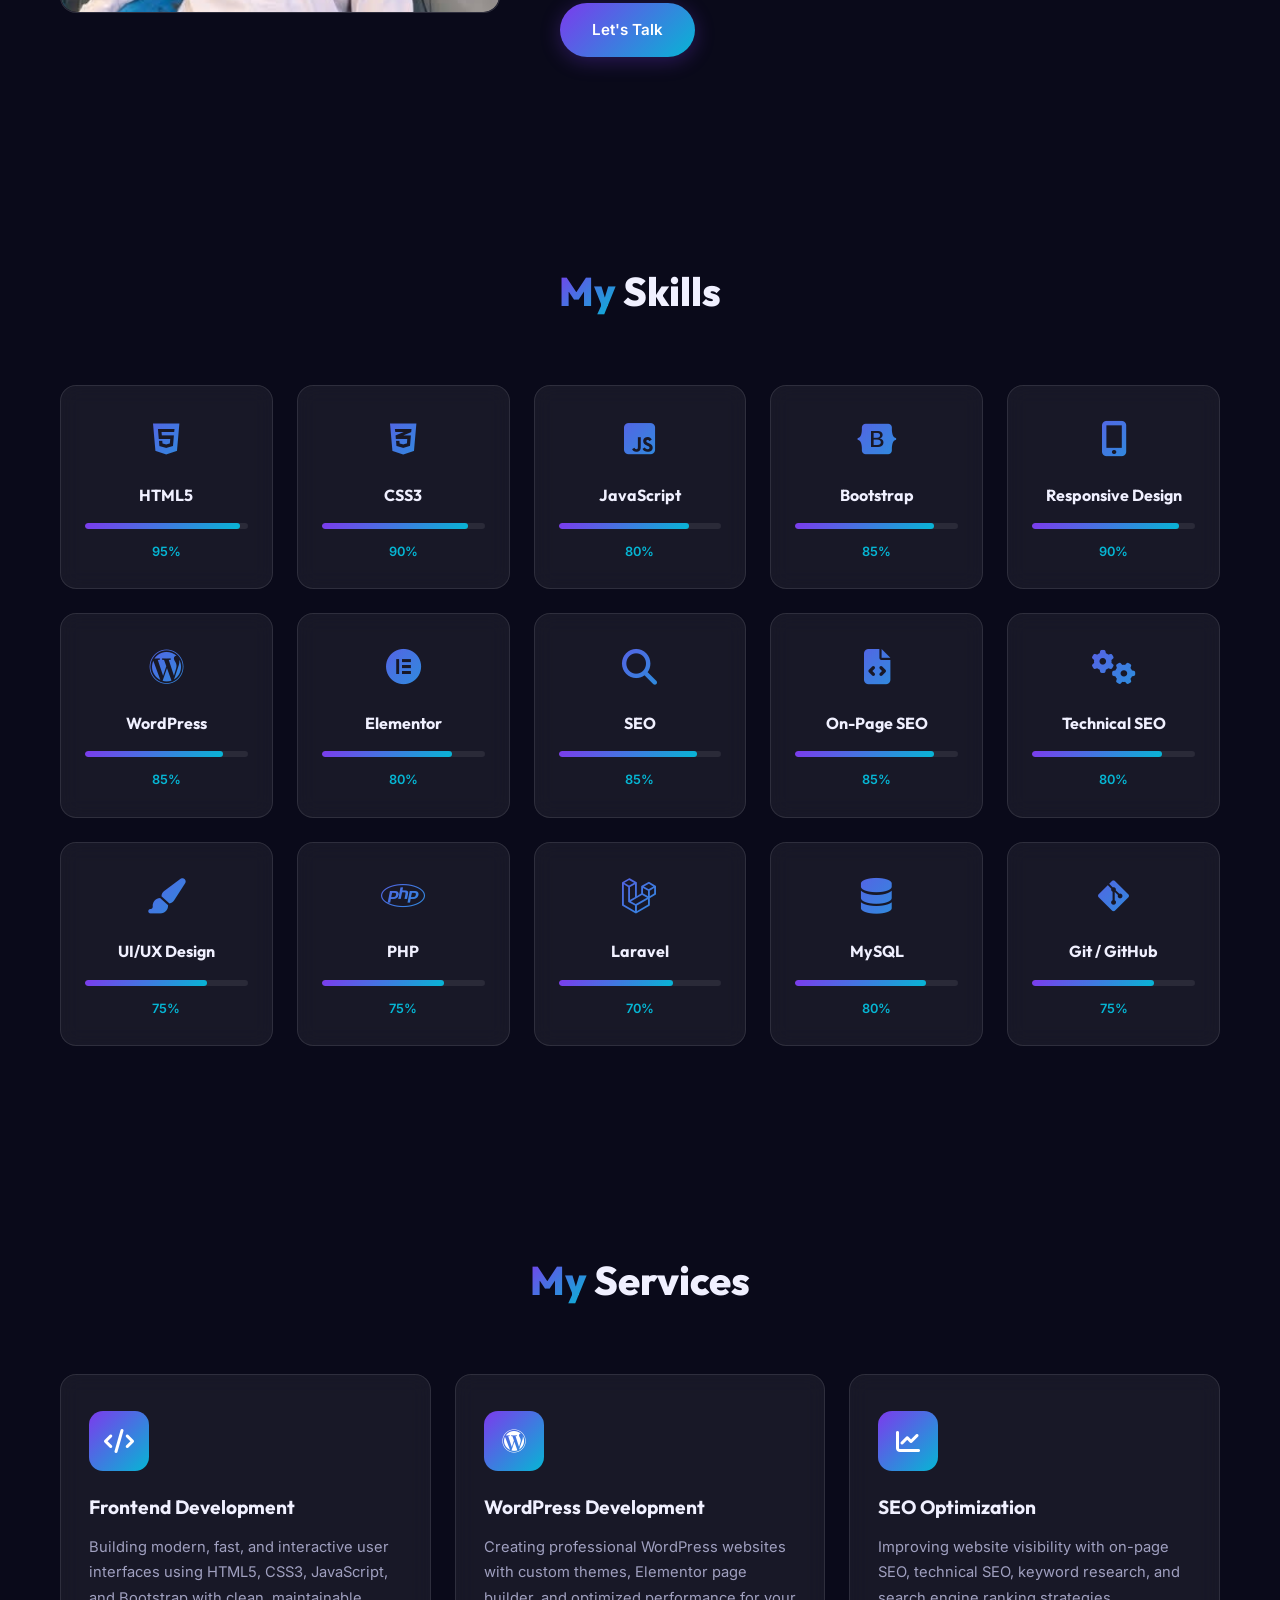
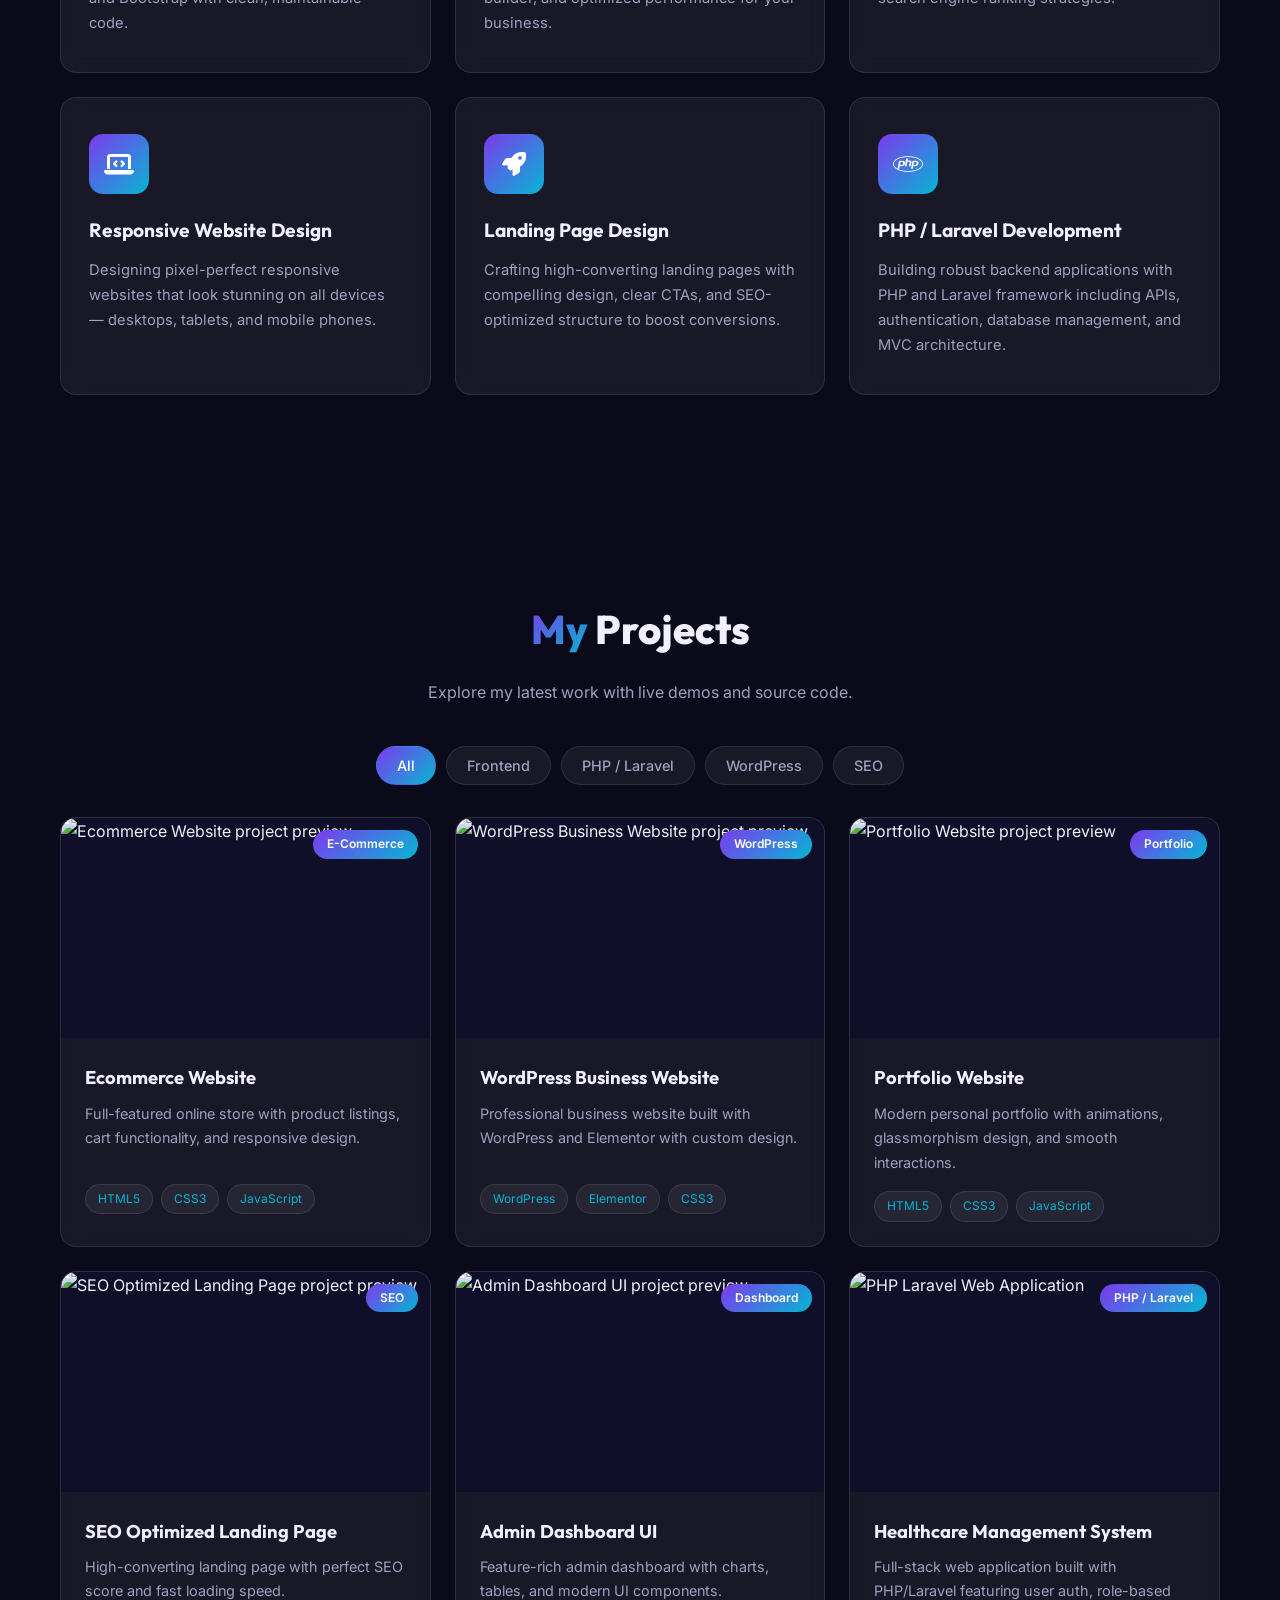
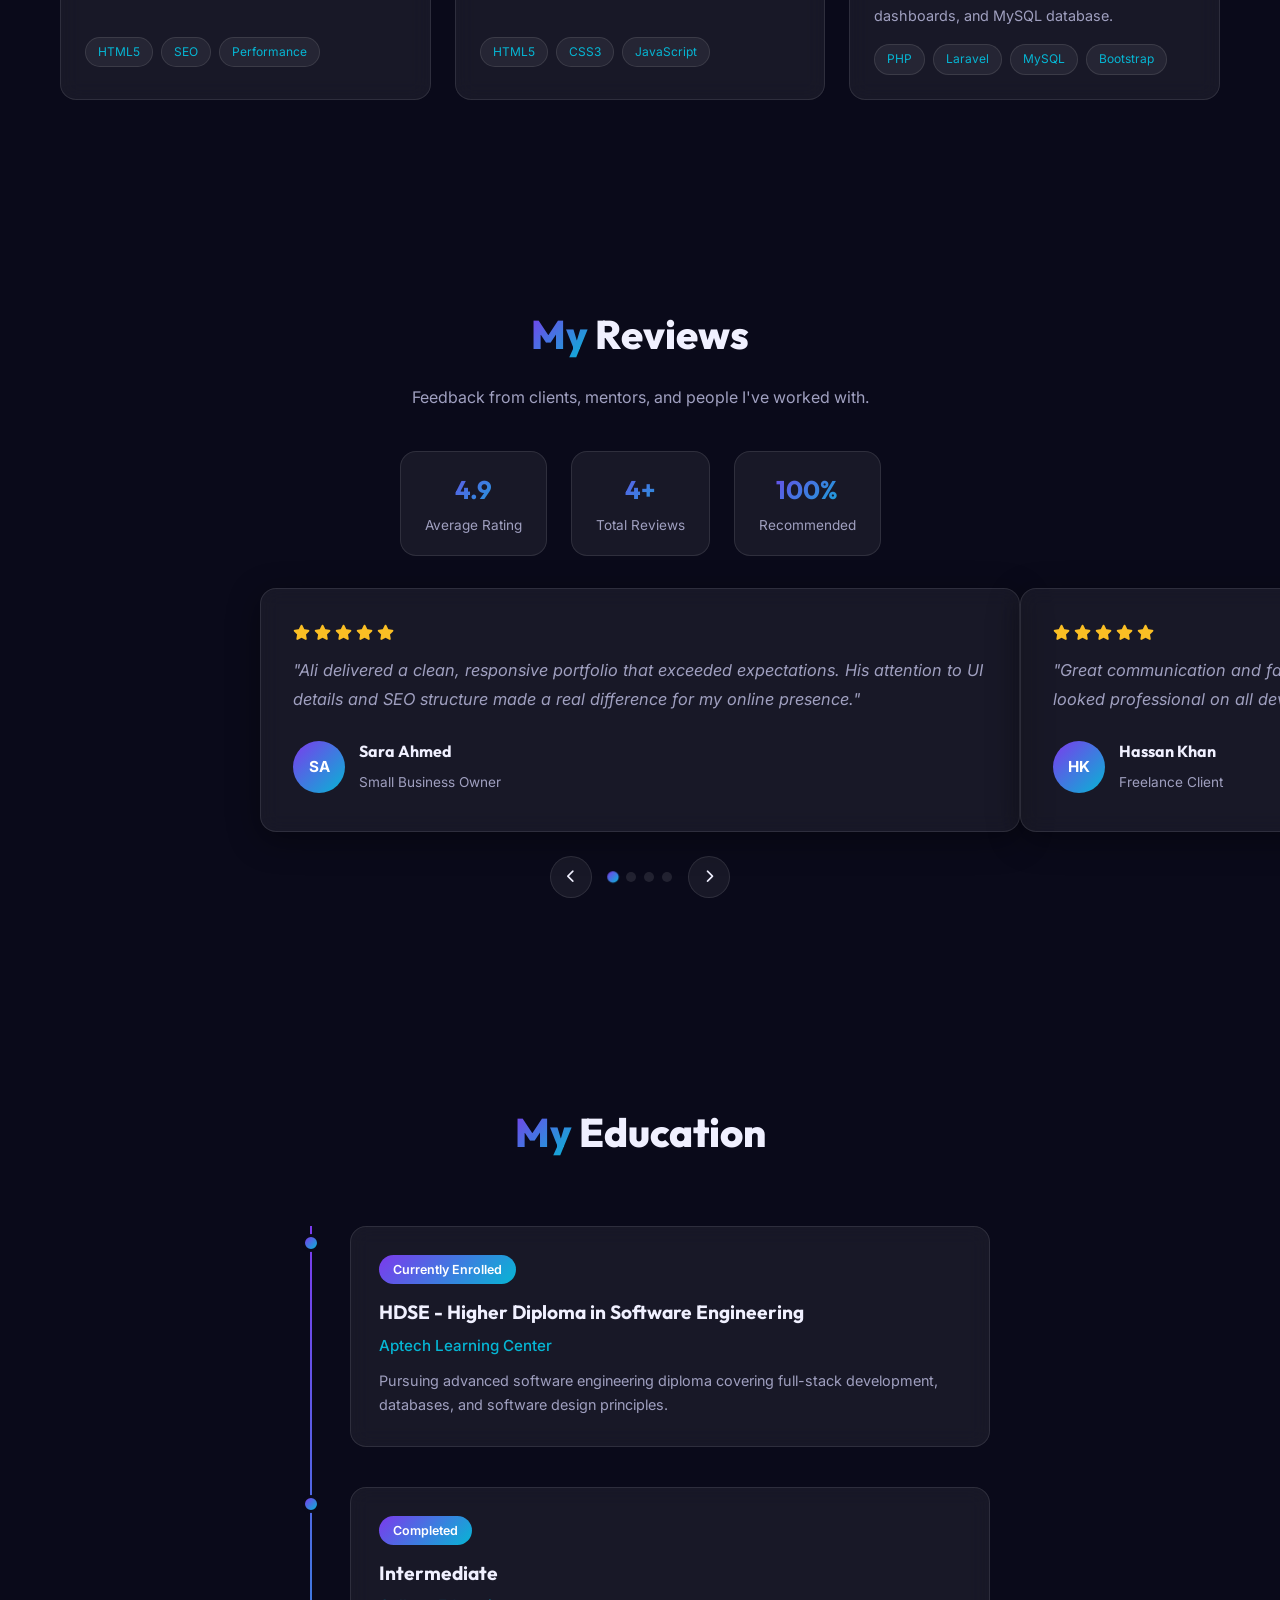
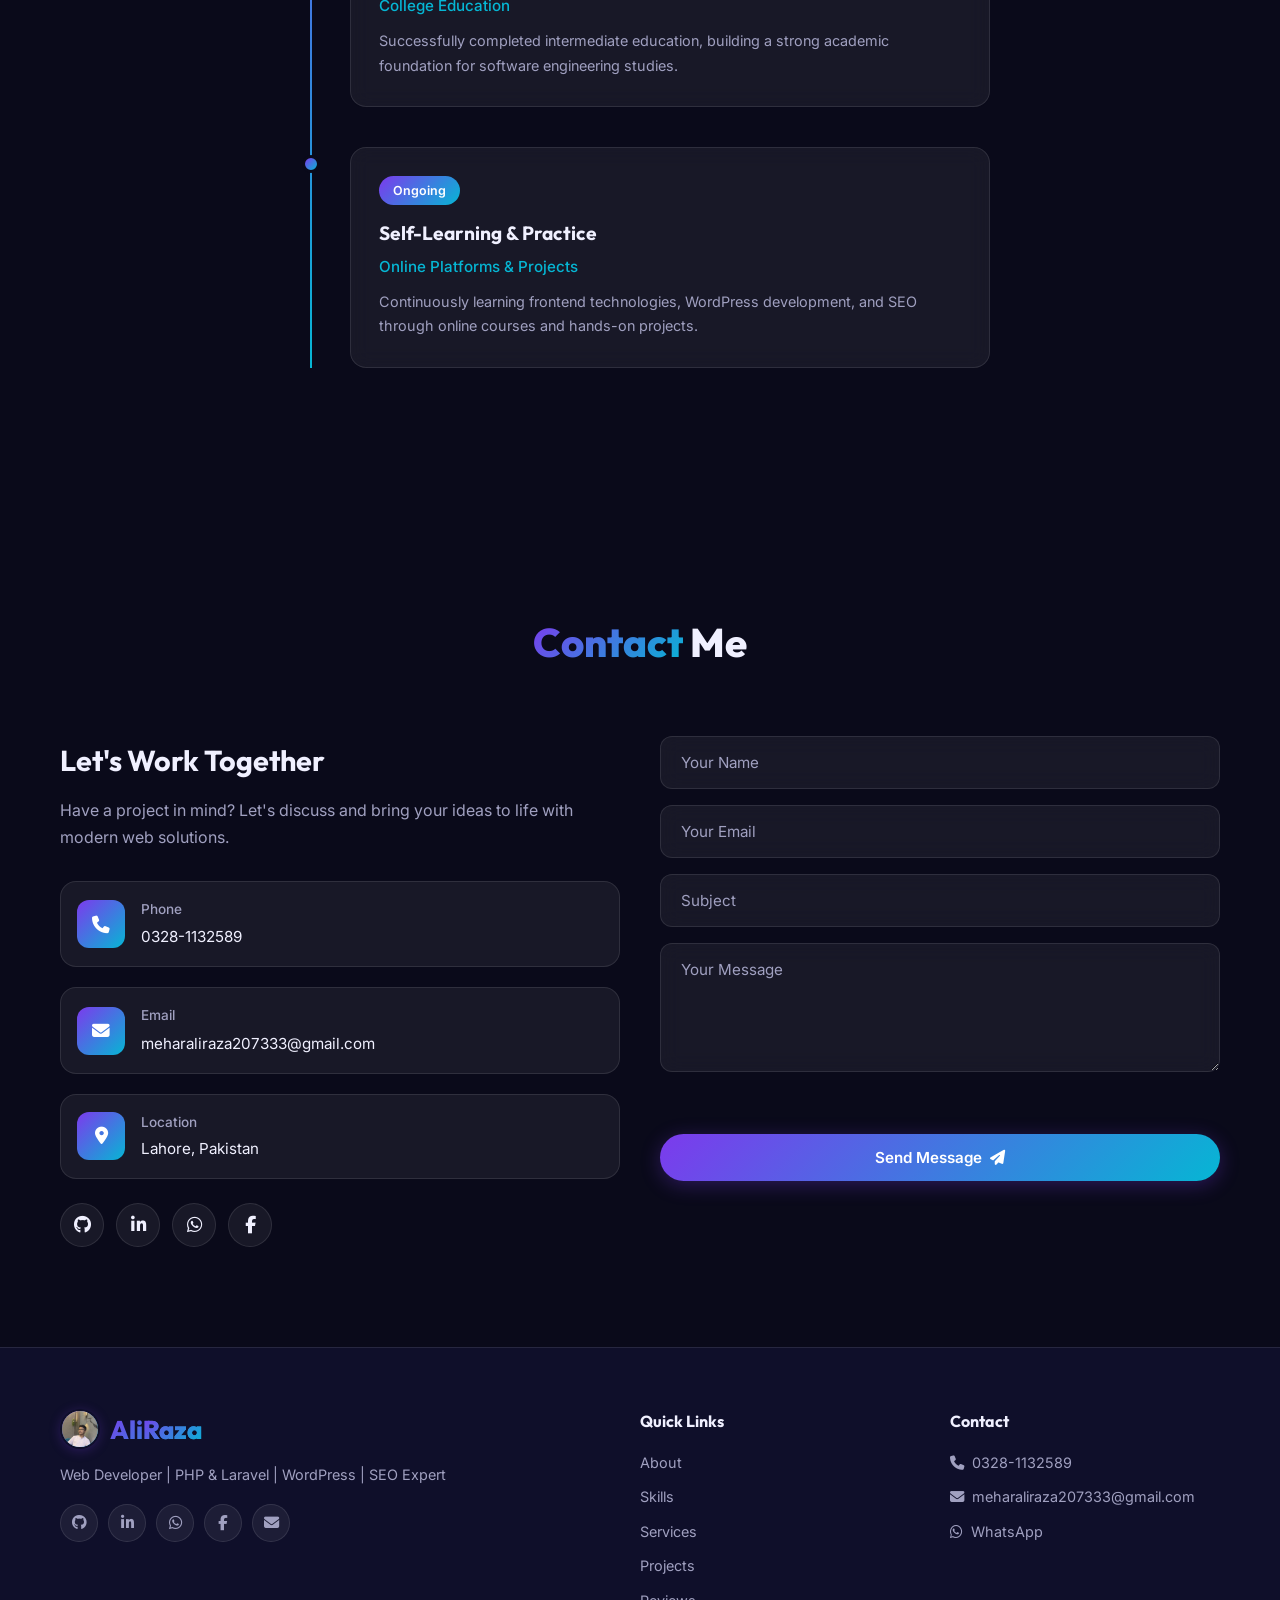
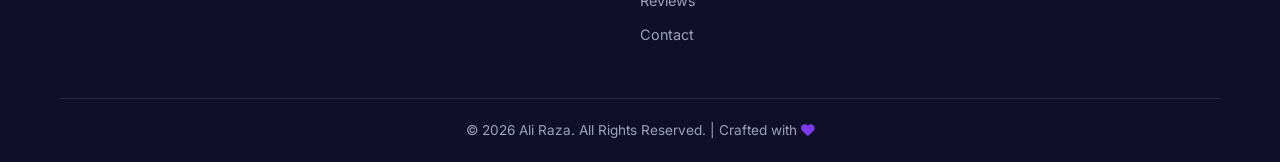
==== commit 483cc7bd: "🚀 Updated to Web Developer - Added PHP, Laravel, MySQL, Git skills - Added personal logo - Improved " ====
--- a/index.html
+++ b/index.html
@@ -3,13 +3,14 @@
 <head>
   <meta charset="UTF-8">
   <meta name="viewport" content="width=device-width, initial-scale=1.0">
-  <meta name="description" content="Ali Raza - Frontend Developer, WordPress Developer & SEO Expert. Professional portfolio showcasing modern web development skills.">
-  <meta name="keywords" content="Frontend Developer, WordPress Developer, SEO Expert, Web Development, Ali Raza">
+  <meta name="description" content="Ali Raza - Web Developer | PHP, Laravel, WordPress, Frontend & SEO Expert. Professional portfolio showcasing modern web development skills.">
+  <meta name="keywords" content="Web Developer, PHP Developer, Laravel Developer, WordPress Developer, Frontend Developer, SEO Expert, Ali Raza">
   <meta name="author" content="Ali Raza">
-  <meta property="og:title" content="Ali Raza | Frontend Developer & SEO Expert">
-  <meta property="og:description" content="Passionate about crafting beautiful, responsive, and SEO-optimized web experiences.">
+  <meta property="og:title" content="Ali Raza | Web Developer">
+  <meta property="og:description" content="Passionate about crafting beautiful, responsive, and SEO-optimized web experiences with PHP, Laravel & WordPress.">
   <meta property="og:type" content="website">
-  <title>Ali Raza | Frontend Developer & SEO Expert</title>
+  <link rel="icon" type="image/jpeg" href="Assets/img/ali-raza-logo.jpg">
+  <title>Ali Raza | Web Developer</title>
   <link rel="preconnect" href="https://fonts.googleapis.com">
   <link rel="preconnect" href="https://fonts.gstatic.com" crossorigin>
   <link href="https://fonts.googleapis.com/css2?family=Inter:wght@300;400;500;600;700;800;900&family=Outfit:wght@300;400;500;600;700;800&display=swap" rel="stylesheet">
@@ -39,7 +40,10 @@
   <!-- Navbar -->
   <nav id="navbar" class="navbar">
     <div class="container nav-container">
-      <a href="#hero" class="logo">Ali<span>Raza</span></a>
+      <a href="#hero" class="logo">
+        <img src="Assets/img/ali-raza-logo.jpg" alt="Ali Raza" class="logo-img">
+        <span class="logo-text">Ali<span>Raza</span></span>
+      </a>
       <ul class="nav-links" id="navLinks">
         <li><a href="#hero" class="nav-link active">Home</a></li>
         <li><a href="#about" class="nav-link">About</a></li>
@@ -88,7 +92,7 @@
       <div class="hero-visual reveal">
         <div class="hero-avatar-ring">
           <div class="hero-avatar">
-            <img class="hero-avatar-img" src="Assets/img/ChatGPT Image May 11, 2026, 07_34_24 PM.png" alt="Ali Raza - Frontend Developer">
+            <img class="hero-avatar-img" src="Assets/img/ali-raza-logo.jpg" alt="Ali Raza - Web Developer">
           </div>
         </div>
         <div class="hero-status">
@@ -108,17 +112,17 @@
       <div class="about-grid">
         <div class="about-image reveal">
           <div class="about-avatar-card">
-            <img class="about-avatar-img" src="Assets/img/ChatGPT Image May 11, 2026, 07_34_24 PM.png" alt="Ali Raza - Frontend Developer">
-            <div class="about-badge">Frontend Dev</div>
+            <img class="about-avatar-img" src="Assets/img/ali-raza-logo.jpg" alt="Ali Raza - Web Developer">
+            <div class="about-badge">Web Developer</div>
           </div>
         </div>
         <div class="about-content reveal">
-          <h3 class="about-heading">A Passionate Frontend Developer Based in Lahore, Pakistan</h3>
-          <p>I am a student at <strong>Aptech Computer Education</strong>, pursuing <strong>HDSE (Higher Diploma in Software Engineering)</strong>. I work as a <strong>Frontend & SEO Executive</strong> with skills in HTML, CSS, JavaScript, PHP, WordPress, MySQL, and SEO.</p>
-          <p>I'm a creative and hardworking developer who loves turning ideas into pixel-perfect, responsive, and SEO-friendly websites. My expertise spans frontend development, WordPress customization, and search engine optimization.</p>
+          <h3 class="about-heading">A Passionate Web Developer Based in Lahore, Pakistan</h3>
+          <p>I am a student at <strong>Aptech Computer Education</strong>, pursuing <strong>HDSE (Higher Diploma in Software Engineering)</strong>. I work as a <strong>Web Developer & SEO Executive</strong> with skills in HTML, CSS, JavaScript, <strong>PHP</strong>, <strong>Laravel</strong>, WordPress, MySQL, and SEO.</p>
+          <p>I'm a creative and hardworking developer who loves turning ideas into pixel-perfect, responsive, and SEO-friendly websites. My expertise spans frontend development, <strong>PHP/Laravel backend development</strong>, WordPress customization, and search engine optimization.</p>
           <div class="about-stats">
             <div class="stat-item">
-              <span class="stat-number" data-count="11">0</span><span class="stat-plus">+</span>
+              <span class="stat-number" data-count="15">0</span><span class="stat-plus">+</span>
               <span class="stat-label">Skills Mastered</span>
             </div>
             <div class="stat-item">
@@ -207,6 +211,30 @@
           <div class="skill-bar"><div class="skill-progress" data-width="75"></div></div>
           <span class="skill-percent">75%</span>
         </div>
+        <div class="skill-card reveal" data-skill="75">
+          <div class="skill-icon"><i class="fab fa-php"></i></div>
+          <h4>PHP</h4>
+          <div class="skill-bar"><div class="skill-progress" data-width="75"></div></div>
+          <span class="skill-percent">75%</span>
+        </div>
+        <div class="skill-card reveal" data-skill="70">
+          <div class="skill-icon"><i class="fab fa-laravel"></i></div>
+          <h4>Laravel</h4>
+          <div class="skill-bar"><div class="skill-progress" data-width="70"></div></div>
+          <span class="skill-percent">70%</span>
+        </div>
+        <div class="skill-card reveal" data-skill="80">
+          <div class="skill-icon"><i class="fas fa-database"></i></div>
+          <h4>MySQL</h4>
+          <div class="skill-bar"><div class="skill-progress" data-width="80"></div></div>
+          <span class="skill-percent">80%</span>
+        </div>
+        <div class="skill-card reveal" data-skill="75">
+          <div class="skill-icon"><i class="fab fa-git-alt"></i></div>
+          <h4>Git / GitHub</h4>
+          <div class="skill-bar"><div class="skill-progress" data-width="75"></div></div>
+          <span class="skill-percent">75%</span>
+        </div>
       </div>
     </div>
   </section>
@@ -241,6 +269,11 @@
           <h3>Landing Page Design</h3>
           <p>Crafting high-converting landing pages with compelling design, clear CTAs, and SEO-optimized structure to boost conversions.</p>
         </div>
+        <div class="service-card reveal">
+          <div class="service-icon"><i class="fab fa-php"></i></div>
+          <h3>PHP / Laravel Development</h3>
+          <p>Building robust backend applications with PHP and Laravel framework including APIs, authentication, database management, and MVC architecture.</p>
+        </div>
       </div>
     </div>
   </section>
@@ -253,6 +286,7 @@
       <div class="portfolio-filters reveal" data-aos="fade-up" data-aos-delay="150">
         <button class="filter-btn active" data-filter="all">All</button>
         <button class="filter-btn" data-filter="frontend">Frontend</button>
+        <button class="filter-btn" data-filter="php">PHP / Laravel</button>
         <button class="filter-btn" data-filter="wordpress">WordPress</button>
         <button class="filter-btn" data-filter="seo">SEO</button>
       </div>
@@ -330,6 +364,21 @@
             <h3>Admin Dashboard UI</h3>
             <p>Feature-rich admin dashboard with charts, tables, and modern UI components.</p>
             <div class="project-tech"><span>HTML5</span><span>CSS3</span><span>JavaScript</span></div>
+          </div>
+        </article>
+        <article class="project-card reveal" data-aos="fade-up" data-aos-delay="500" data-category="php">
+          <div class="project-image">
+            <img src="https://images.unsplash.com/photo-1555066931-4365d14bab8c?w=800&q=80" alt="PHP Laravel Web Application" loading="lazy">
+            <span class="project-tag">PHP / Laravel</span>
+            <div class="project-hover">
+              <a href="#" class="btn btn-primary btn-sm project-btn" target="_blank" rel="noopener"><i class="fas fa-external-link-alt"></i> Live Demo</a>
+              <a href="https://github.com/meharaliraza207333-byte" class="btn btn-outline btn-sm project-btn" target="_blank" rel="noopener"><i class="fab fa-github"></i> GitHub</a>
+            </div>
+          </div>
+          <div class="project-info">
+            <h3>Healthcare Management System</h3>
+            <p>Full-stack web application built with PHP/Laravel featuring user auth, role-based dashboards, and MySQL database.</p>
+            <div class="project-tech"><span>PHP</span><span>Laravel</span><span>MySQL</span><span>Bootstrap</span></div>
           </div>
         </article>
       </div>
@@ -485,19 +534,24 @@
             <a href="https://www.facebook.com/" target="_blank" rel="noopener" aria-label="Facebook"><i class="fab fa-facebook-f"></i></a>
           </div>
         </div>
-        <form class="contact-form reveal" id="contactForm">
+        <form class="contact-form reveal" id="contactForm" action="https://formsubmit.co/meharaliraza207333@gmail.com" method="POST">
+          <input type="hidden" name="_captcha" value="false">
+          <input type="hidden" name="_template" value="table">
+          <input type="hidden" name="_subject" value="New Portfolio Message">
+          <input type="hidden" name="_next" id="formNext" value="">
           <div class="form-group">
-            <input type="text" id="formName" placeholder="Your Name" required>
+            <input type="text" name="name" id="formName" placeholder="Your Name" required>
           </div>
           <div class="form-group">
-            <input type="email" id="formEmail" placeholder="Your Email" required>
+            <input type="email" name="email" id="formEmail" placeholder="Your Email" required>
           </div>
           <div class="form-group">
-            <input type="text" id="formSubject" placeholder="Subject" required>
+            <input type="text" name="subject" id="formSubject" placeholder="Subject" required>
           </div>
           <div class="form-group">
-            <textarea id="formMessage" rows="5" placeholder="Your Message" required></textarea>
-          </div>
+            <textarea name="message" id="formMessage" rows="5" placeholder="Your Message" required></textarea>
+          </div>
+          <p id="formStatus" class="form-status" role="status" aria-live="polite"></p>
           <button type="submit" class="btn btn-primary btn-full">Send Message <i class="fas fa-paper-plane"></i></button>
         </form>
       </div>
@@ -509,8 +563,11 @@
     <div class="container">
       <div class="footer-content">
         <div class="footer-brand">
-          <a href="#hero" class="logo">Ali<span>Raza</span></a>
-          <p>Frontend Developer | WordPress Developer | SEO Expert</p>
+          <a href="#hero" class="logo">
+            <img src="Assets/img/ali-raza-logo.jpg" alt="Ali Raza" class="logo-img">
+            <span class="logo-text">Ali<span>Raza</span></span>
+          </a>
+          <p>Web Developer | PHP & Laravel | WordPress | SEO Expert</p>
           <div class="footer-socials">
             <a href="https://github.com/meharaliraza207333-byte" target="_blank" rel="noopener" aria-label="GitHub"><i class="fab fa-github"></i></a>
             <a href="https://www.linkedin.com/in/ali-raza-0301333a9/" target="_blank" rel="noopener" aria-label="LinkedIn"><i class="fab fa-linkedin-in"></i></a>
--- a/Assets/CSS/style.css
+++ b/Assets/CSS/style.css
@@ -62,8 +62,12 @@
 .navbar.scrolled { background: var(--navbar-bg); backdrop-filter: blur(20px); border-bottom: 1px solid var(--glass-border); padding: 10px 0; }
 .nav-container { display: flex; align-items: center; justify-content: space-between; gap: 16px; }
 .nav-actions { display: flex; align-items: center; gap: 10px; margin-left: 12px; flex-shrink: 0; }
-.logo { font-family: var(--font-heading); font-size: 1.6rem; font-weight: 800; color: var(--text-primary); flex-shrink: 0; }
+.logo { font-family: var(--font-heading); font-size: 1.6rem; font-weight: 800; color: var(--text-primary); flex-shrink: 0; display: flex; align-items: center; gap: 10px; }
 .logo span { background: var(--gradient); -webkit-background-clip: text; -webkit-text-fill-color: transparent; background-clip: text; }
+.logo-img { width: 40px; height: 40px; border-radius: 50%; object-fit: cover; object-position: center top; border: 2px solid transparent; background-image: var(--gradient); background-origin: border-box; background-clip: padding-box, border-box; box-shadow: 0 2px 12px rgba(124, 58, 237, 0.25); transition: var(--transition); }
+.logo:hover .logo-img { transform: scale(1.1); box-shadow: 0 4px 20px rgba(124, 58, 237, 0.4); }
+.logo-text { font-family: var(--font-heading); font-size: 1.6rem; font-weight: 800; }
+.logo-text span { background: var(--gradient); -webkit-background-clip: text; -webkit-text-fill-color: transparent; background-clip: text; }
 .nav-links { display: flex; gap: 8px; margin-left: auto; }
 .nav-link { padding: 8px 16px; border-radius: 8px; font-size: 0.9rem; font-weight: 500; color: var(--text-secondary); transition: var(--transition); position: relative; }
 .nav-link:hover, .nav-link.active { color: var(--text-primary); background: var(--glass); }
@@ -341,6 +345,9 @@
 .form-group input, .form-group textarea { width: 100%; padding: 16px 20px; border-radius: 12px; border: 1px solid var(--glass-border); background: var(--glass); backdrop-filter: blur(10px); color: var(--text-primary); font-family: var(--font); font-size: 0.95rem; transition: var(--transition); outline: none; resize: vertical; }
 .form-group input:focus, .form-group textarea:focus { border-color: var(--accent); box-shadow: 0 0 20px rgba(124, 58, 237, 0.15); }
 .form-group input::placeholder, .form-group textarea::placeholder { color: var(--text-secondary); }
+.form-status { font-size: 0.9rem; min-height: 22px; text-align: center; }
+.form-status.success { color: #22c55e; }
+.form-status.error { color: #f87171; }
 
 /* ========== Footer ========== */
 .footer { background: var(--bg-secondary); border-top: 1px solid var(--glass-border); padding: 60px 0 0; position: relative; z-index: 1; }
@@ -377,6 +384,7 @@
   .footer-content { grid-template-columns: 1fr; text-align: center; }
   .footer-links a, .footer-contact a { justify-content: center; }
   .footer-socials { justify-content: center; }
+  .footer .logo { justify-content: center; }
 }
 
 @media(max-width:768px) {
@@ -384,21 +392,81 @@
   .nav-links { position: fixed; top: 0; right: -100%; width: 75%; max-width: 320px; height: 100vh; flex-direction: column; background: var(--mobile-nav-bg); backdrop-filter: blur(20px); padding: 80px 30px 30px; gap: 4px; transition: var(--transition); border-left: 1px solid var(--glass-border); z-index: 1000; }
   .nav-links.open { right: 0; }
   .nav-actions { margin-left: 0; }
-  .section-title { font-size: 2rem; }
-  .section-subtitle { font-size: 0.95rem; padding: 0 8px; }
-  .hero-name { font-size: 2.5rem; }
+  .section { padding: 60px 0; }
+  .section-title { font-size: 1.8rem; margin-bottom: 40px; }
+  .section-subtitle { font-size: 0.9rem; padding: 0 8px; margin: -28px auto 28px; }
+  .hero-section { padding-top: 70px; min-height: auto; padding-bottom: 40px; }
+  .hero-name { font-size: 2.2rem; }
+  .hero-title-wrapper { font-size: 1.15rem; }
+  .hero-description { font-size: 0.95rem; }
+  .hero-greeting { font-size: 0.95rem; }
   .portfolio-grid { grid-template-columns: 1fr; }
   .services-grid { grid-template-columns: 1fr; }
-  .skills-grid { grid-template-columns: repeat(2, 1fr); }
-  .about-stats { justify-content: center; }
-  .testimonial-card { padding: 28px 22px; }
+  .skills-grid { grid-template-columns: repeat(2, 1fr); gap: 16px; }
+  .skill-card { padding: 18px 14px; }
+  .skill-icon { font-size: 1.8rem; margin-bottom: 8px; }
+  .skill-card h4 { font-size: 0.9rem; margin-bottom: 10px; }
+  .about-stats { justify-content: center; gap: 20px; }
+  .about-heading { font-size: 1.4rem; }
+  .stat-number { font-size: 2rem; }
+  .testimonial-card { padding: 24px 18px; }
+  .testimonial-text { font-size: 0.92rem; line-height: 1.7; }
   .project-info p { min-height: auto; }
   .project-hover { opacity: 1; background: linear-gradient(to top, rgba(10, 10, 26, 0.85), transparent 60%); align-items: flex-end; justify-content: flex-start; padding-bottom: 14px; }
+  .contact-info h3 { font-size: 1.4rem; }
+  .timeline-card { padding: 20px; }
+  .timeline-card h3 { font-size: 1.05rem; }
+  .service-card { padding: 28px 22px; }
+  .service-card h3 { font-size: 1.1rem; }
+  .service-icon { width: 52px; height: 52px; font-size: 1.3rem; }
+  .portfolio-filters { gap: 8px; }
+  .filter-btn { padding: 8px 16px; font-size: 0.82rem; }
+  .reviews-summary { gap: 12px; }
+  .reviews-summary-item { padding: 12px 16px; min-width: 90px; }
+  .reviews-summary-item strong { font-size: 1.3rem; }
+  .reviews-summary-item span { font-size: 0.78rem; }
+  .logo-img { width: 36px; height: 36px; }
+  .logo-text { font-size: 1.3rem; }
+  .footer-content { gap: 28px; }
+  .footer { padding: 40px 0 0; }
+  .footer-brand p { font-size: 0.82rem; }
 }
 
 @media(max-width:480px) {
-  .skills-grid { grid-template-columns: 1fr; }
-  .hero-avatar-ring { width: 180px; height: 180px; }
-  .btn { padding: 12px 24px; font-size: 0.9rem; }
-  .hero-buttons { flex-direction: column; align-items: center; }
+  .container { padding: 0 16px; }
+  .skills-grid { grid-template-columns: 1fr 1fr; gap: 12px; }
+  .skill-card { padding: 16px 10px; }
+  .skill-icon { font-size: 1.6rem; margin-bottom: 6px; }
+  .skill-card h4 { font-size: 0.82rem; margin-bottom: 8px; }
+  .skill-percent { font-size: 0.72rem; }
+  .hero-avatar-ring { width: 160px; height: 160px; }
+  .hero-name { font-size: 1.9rem; }
+  .hero-title-wrapper { font-size: 1rem; }
+  .btn { padding: 12px 22px; font-size: 0.88rem; }
+  .hero-buttons { flex-direction: column; align-items: center; gap: 10px; }
+  .hero-buttons .btn { width: 100%; max-width: 280px; justify-content: center; }
+  .hero-socials a { width: 40px; height: 40px; font-size: 1rem; }
+  .about-stats { flex-direction: row; flex-wrap: wrap; }
+  .stat-item { flex: 1; min-width: 80px; }
+  .stat-number { font-size: 1.7rem; }
+  .stat-label { font-size: 0.75rem; }
+  .section { padding: 48px 0; }
+  .section-title { font-size: 1.55rem; margin-bottom: 32px; }
+  .section-subtitle { font-size: 0.85rem; margin: -20px auto 24px; }
+  .about-heading { font-size: 1.25rem; }
+  .about-content p { font-size: 0.9rem; }
+  .project-info { padding: 18px; }
+  .project-info h3 { font-size: 1.05rem; }
+  .project-info p { font-size: 0.85rem; }
+  .project-tech span { padding: 3px 10px; font-size: 0.7rem; }
+  .project-image { height: 180px; }
+  .logo-img { width: 32px; height: 32px; }
+  .logo-text { font-size: 1.15rem; }
+  .footer-links h4, .footer-contact h4 { font-size: 0.9rem; }
+  .footer-links a, .footer-contact a { font-size: 0.82rem; }
+  .contact-icon { width: 42px; height: 42px; font-size: 1rem; }
+  .contact-item { padding: 14px; gap: 12px; }
+  .testimonial-controls { gap: 10px; }
+  .testimonial-btn { width: 38px; height: 38px; }
+  .back-to-top { width: 42px; height: 42px; bottom: 20px; right: 20px; }
 }
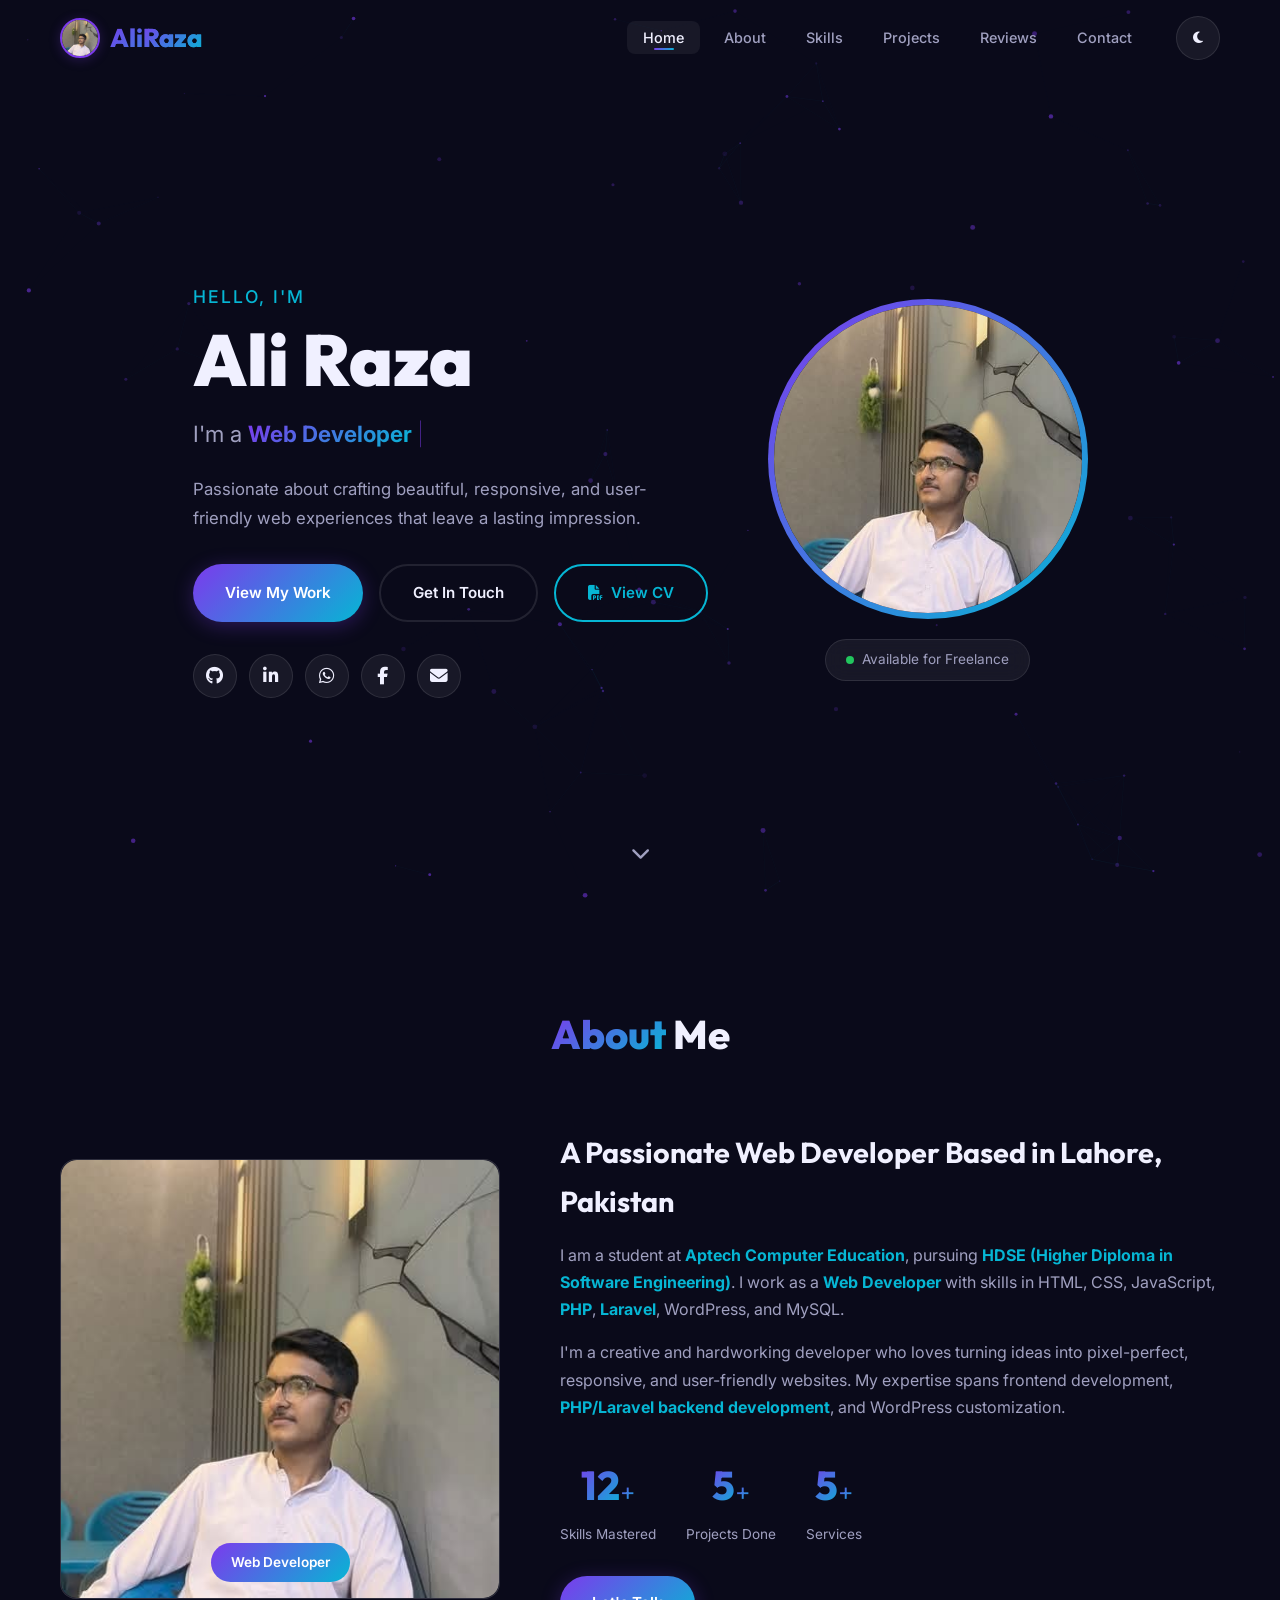
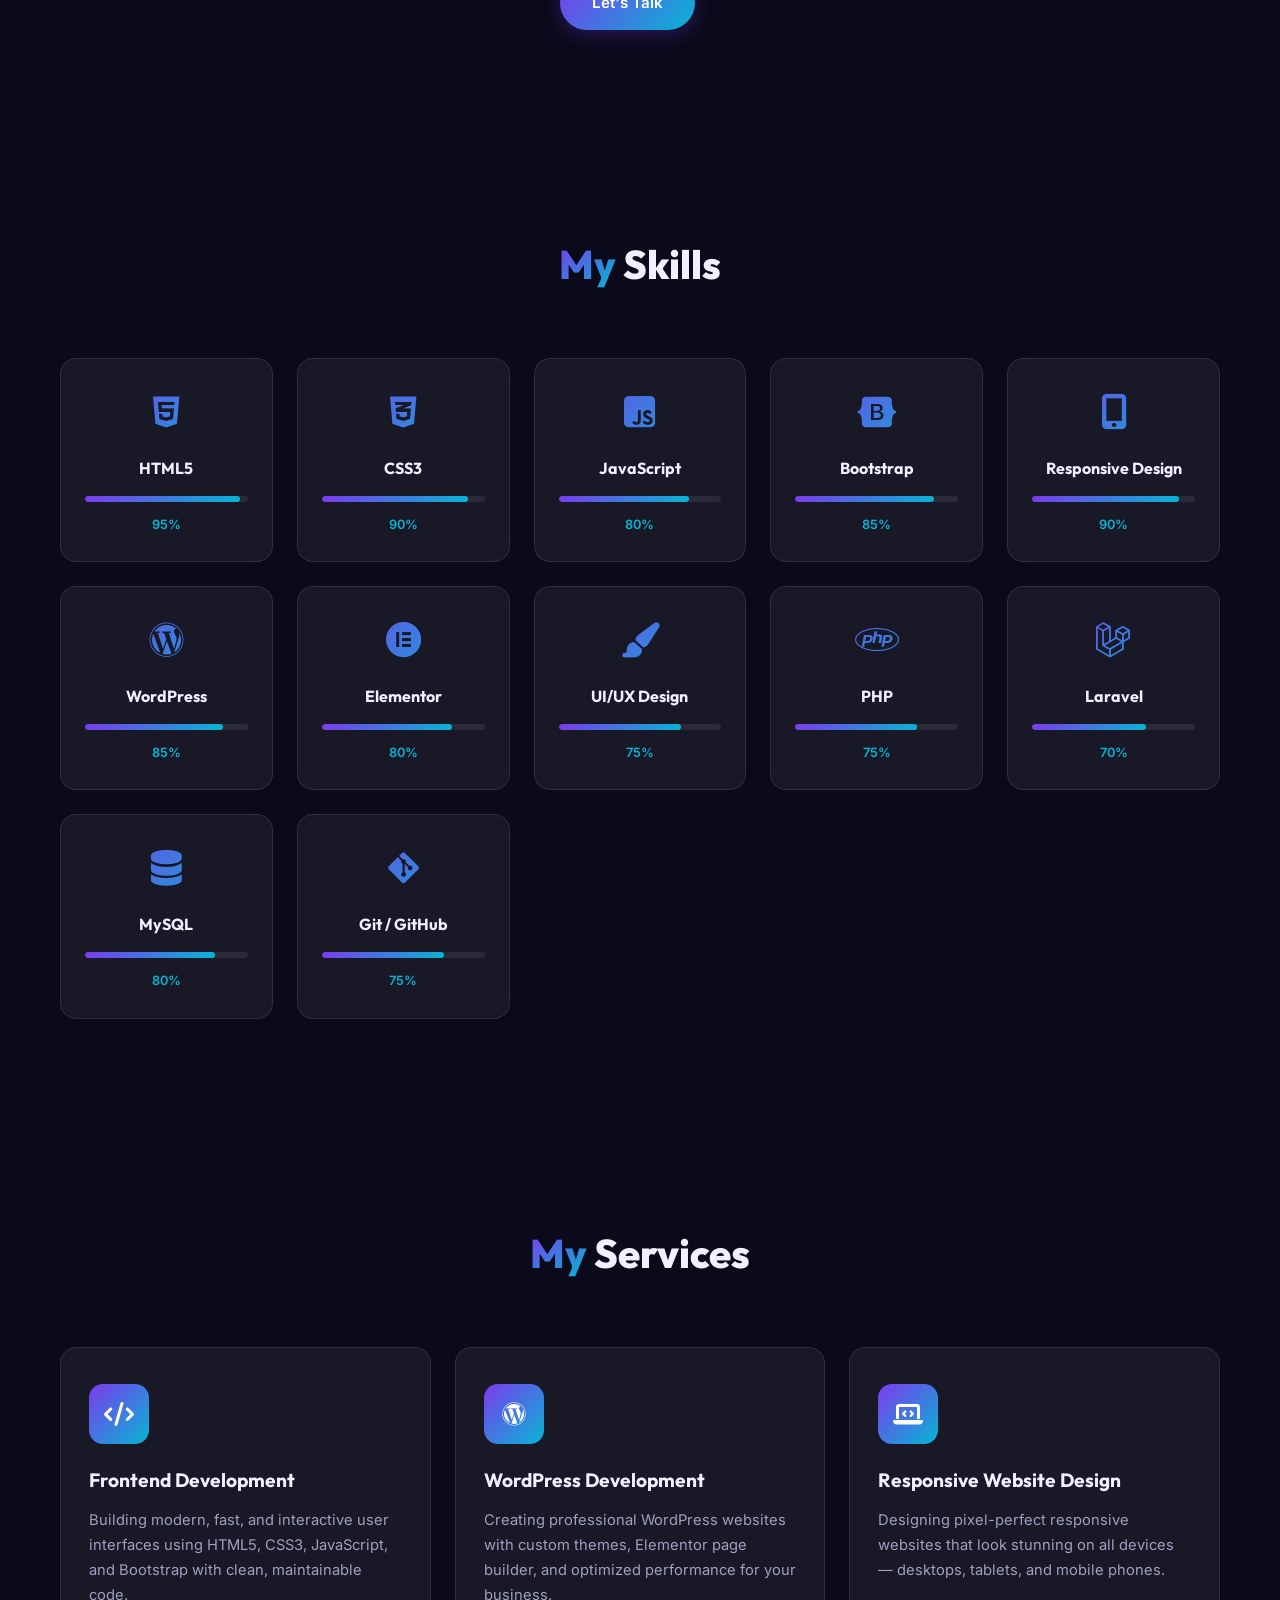
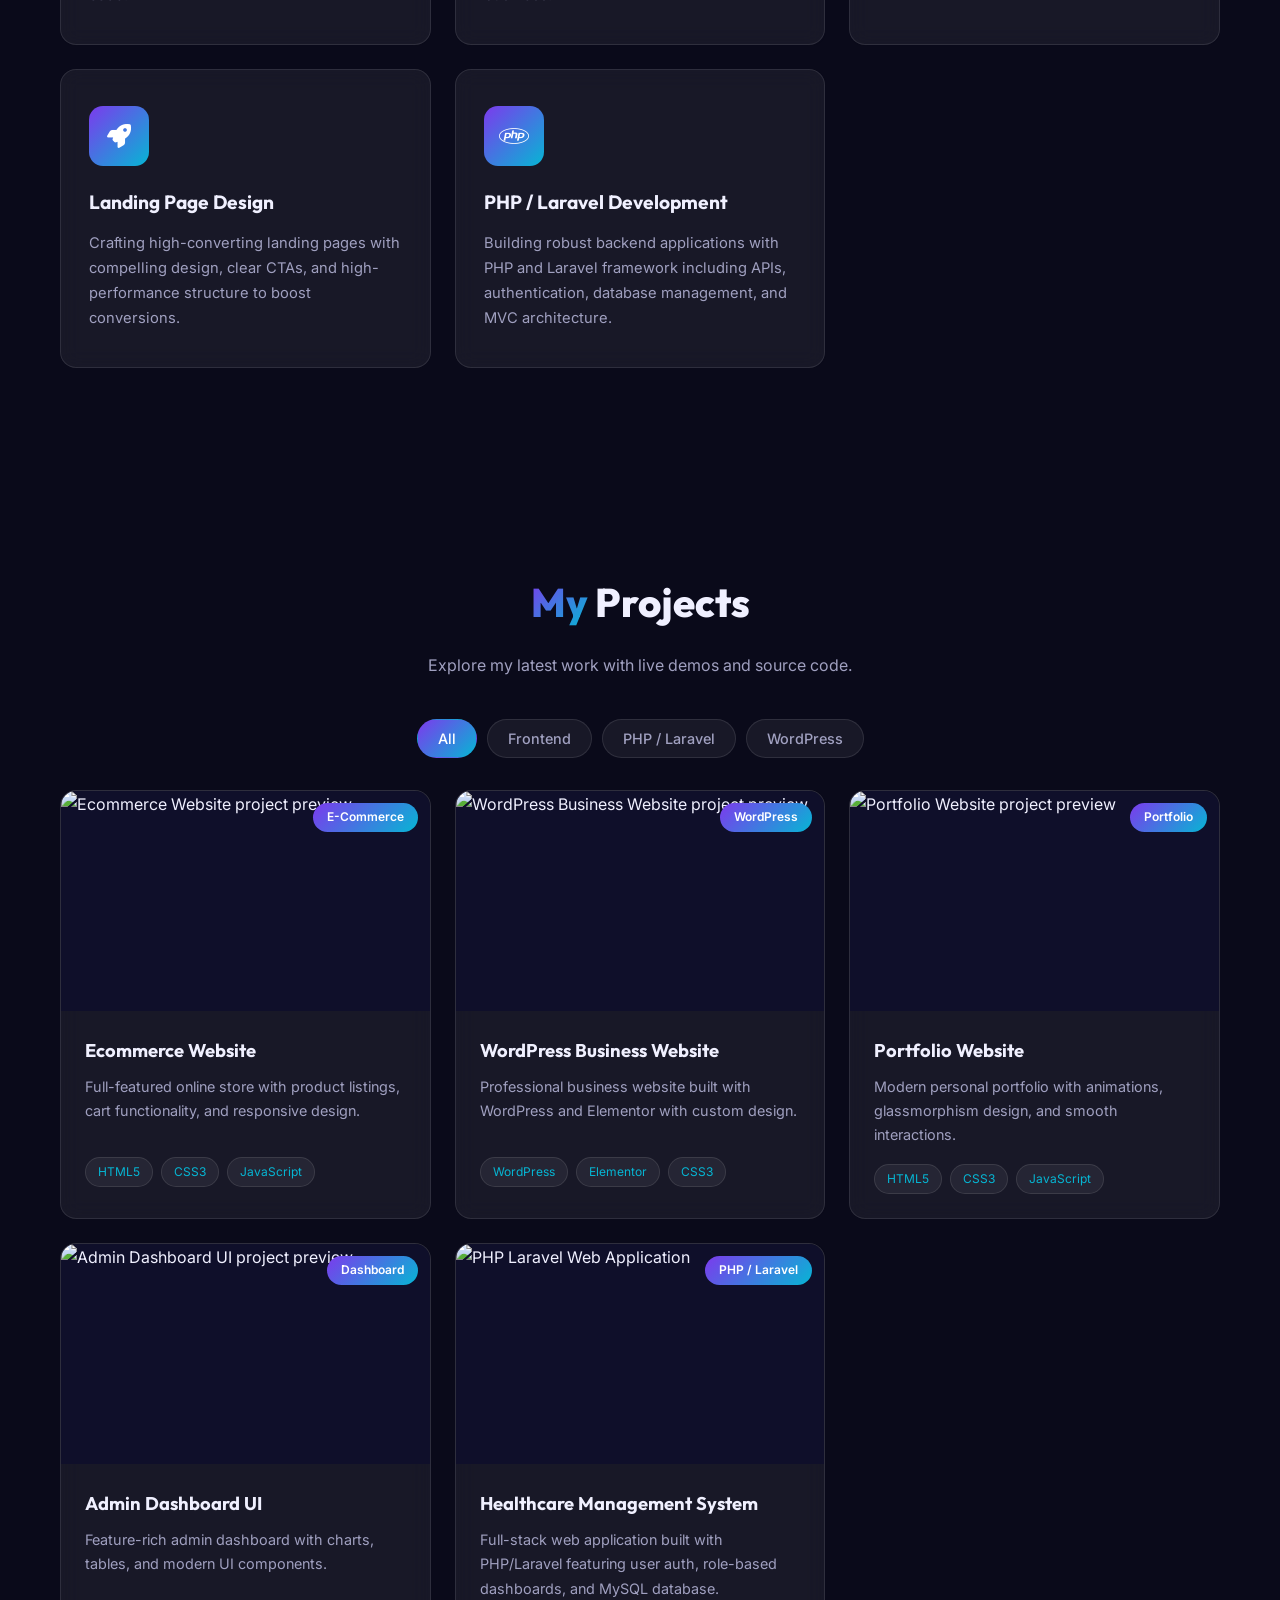
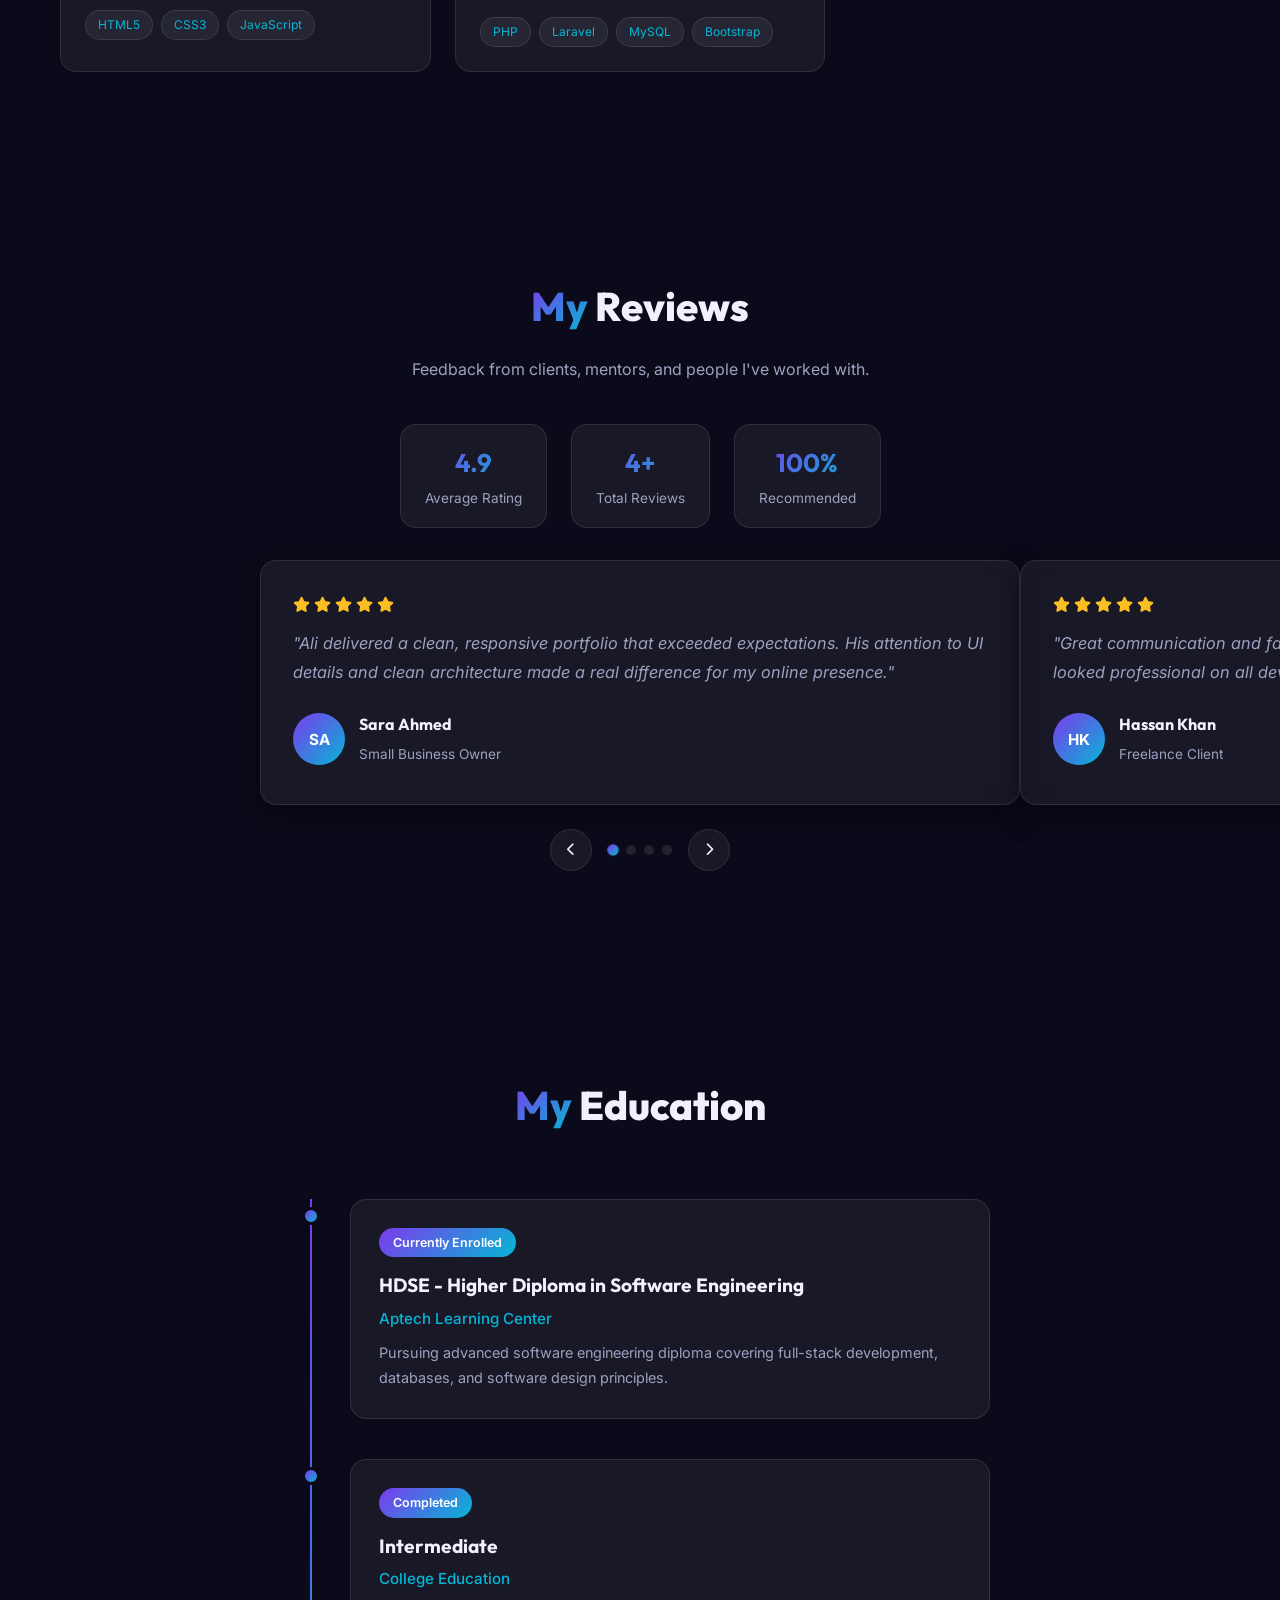
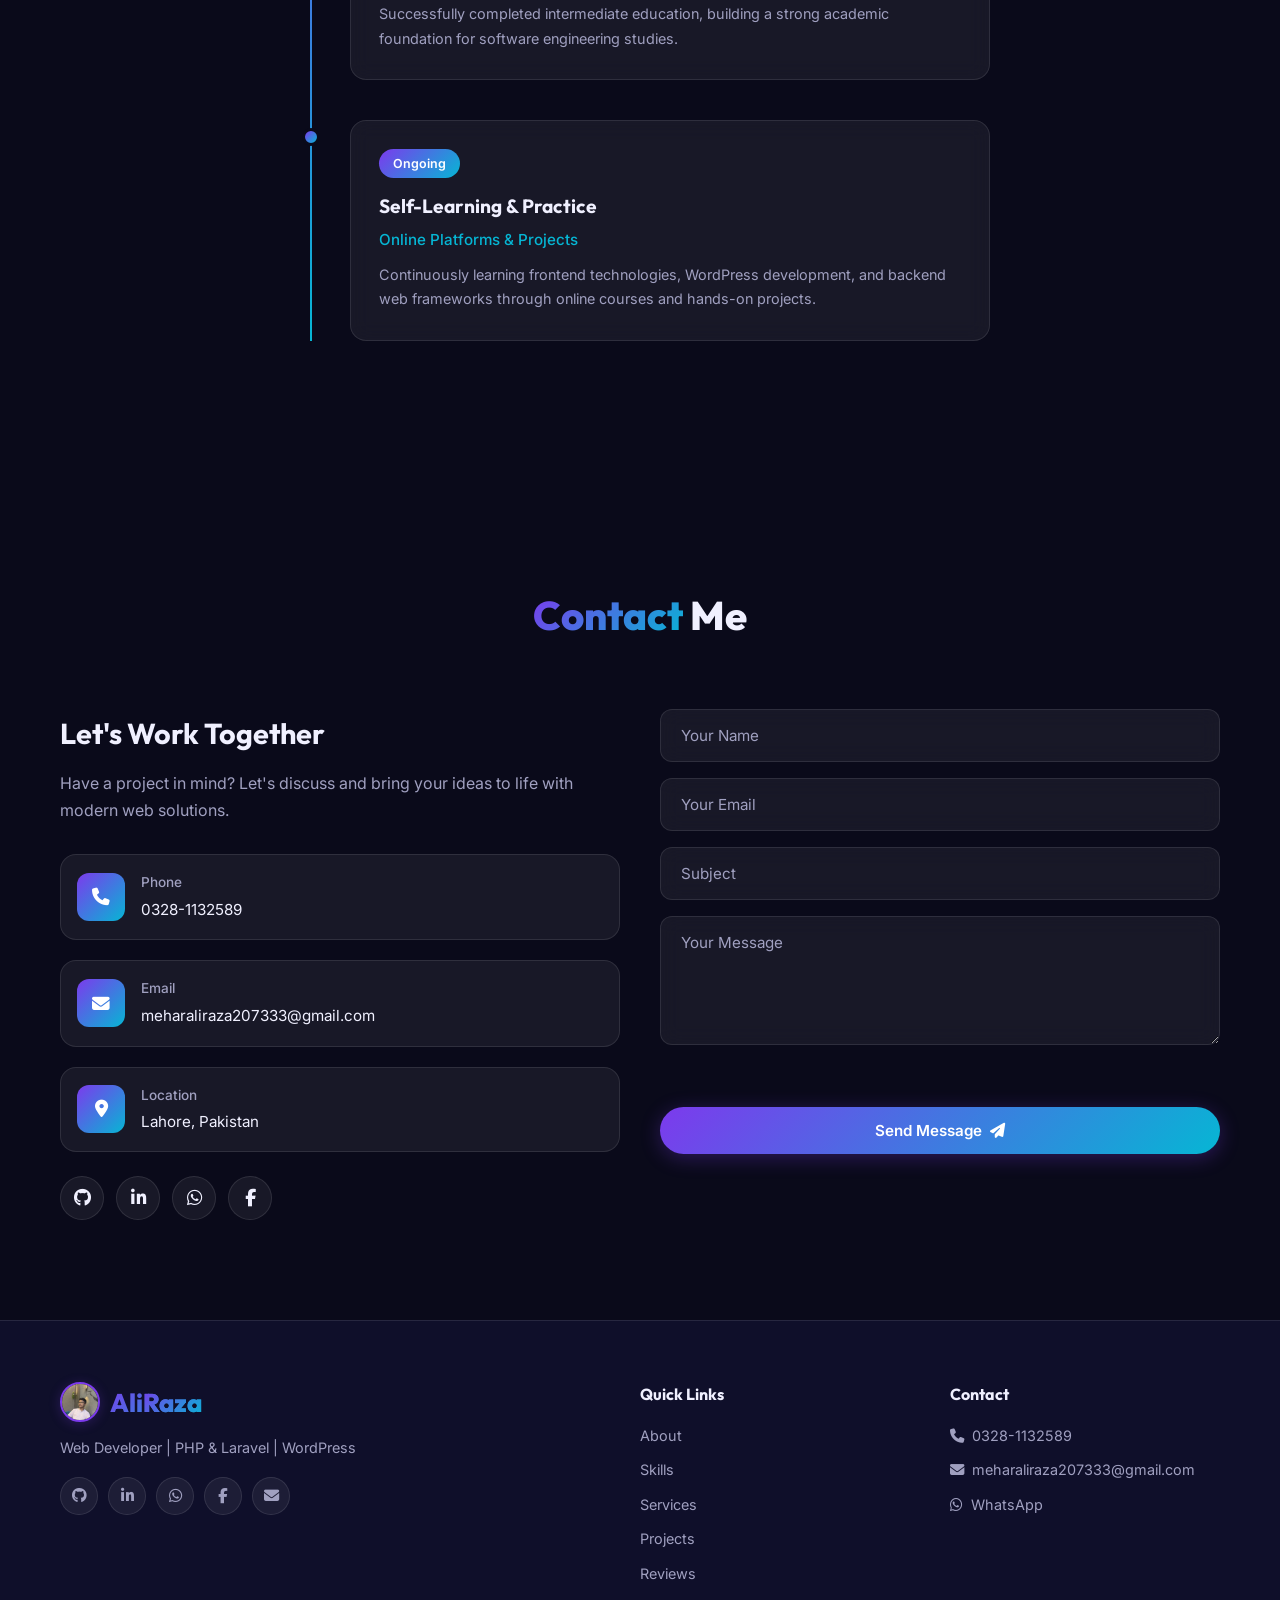
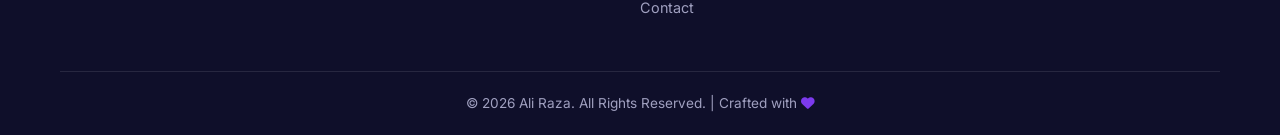
==== commit 9236a134: "⚙️ Removed SEO references and updated logo to perfect circle shape" ====
--- a/index.html
+++ b/index.html
@@ -3,11 +3,11 @@
 <head>
   <meta charset="UTF-8">
   <meta name="viewport" content="width=device-width, initial-scale=1.0">
-  <meta name="description" content="Ali Raza - Web Developer | PHP, Laravel, WordPress, Frontend & SEO Expert. Professional portfolio showcasing modern web development skills.">
-  <meta name="keywords" content="Web Developer, PHP Developer, Laravel Developer, WordPress Developer, Frontend Developer, SEO Expert, Ali Raza">
+  <meta name="description" content="Ali Raza - Web Developer | PHP, Laravel, WordPress & Frontend. Professional portfolio showcasing modern web development skills.">
+  <meta name="keywords" content="Web Developer, PHP Developer, Laravel Developer, WordPress Developer, Frontend Developer, Ali Raza">
   <meta name="author" content="Ali Raza">
   <meta property="og:title" content="Ali Raza | Web Developer">
-  <meta property="og:description" content="Passionate about crafting beautiful, responsive, and SEO-optimized web experiences with PHP, Laravel & WordPress.">
+  <meta property="og:description" content="Passionate about crafting beautiful, responsive, and user-friendly web experiences with PHP, Laravel & WordPress.">
   <meta property="og:type" content="website">
   <link rel="icon" type="image/jpeg" href="Assets/img/ali-raza-logo.jpg">
   <title>Ali Raza | Web Developer</title>
@@ -75,7 +75,7 @@
           <span class="typed-text" id="typedText"></span>
           <span class="cursor">|</span>
         </div>
-        <p class="hero-description">Passionate about crafting beautiful, responsive, and SEO-optimized web experiences that leave a lasting impression.</p>
+        <p class="hero-description">Passionate about crafting beautiful, responsive, and user-friendly web experiences that leave a lasting impression.</p>
         <div class="hero-buttons">
           <a href="#portfolio" class="btn btn-primary">View My Work</a>
           <a href="#contact" class="btn btn-outline">Get In Touch</a>
@@ -118,11 +118,11 @@
         </div>
         <div class="about-content reveal">
           <h3 class="about-heading">A Passionate Web Developer Based in Lahore, Pakistan</h3>
-          <p>I am a student at <strong>Aptech Computer Education</strong>, pursuing <strong>HDSE (Higher Diploma in Software Engineering)</strong>. I work as a <strong>Web Developer & SEO Executive</strong> with skills in HTML, CSS, JavaScript, <strong>PHP</strong>, <strong>Laravel</strong>, WordPress, MySQL, and SEO.</p>
-          <p>I'm a creative and hardworking developer who loves turning ideas into pixel-perfect, responsive, and SEO-friendly websites. My expertise spans frontend development, <strong>PHP/Laravel backend development</strong>, WordPress customization, and search engine optimization.</p>
+          <p>I am a student at <strong>Aptech Computer Education</strong>, pursuing <strong>HDSE (Higher Diploma in Software Engineering)</strong>. I work as a <strong>Web Developer</strong> with skills in HTML, CSS, JavaScript, <strong>PHP</strong>, <strong>Laravel</strong>, WordPress, and MySQL.</p>
+          <p>I'm a creative and hardworking developer who loves turning ideas into pixel-perfect, responsive, and user-friendly websites. My expertise spans frontend development, <strong>PHP/Laravel backend development</strong>, and WordPress customization.</p>
           <div class="about-stats">
             <div class="stat-item">
-              <span class="stat-number" data-count="15">0</span><span class="stat-plus">+</span>
+              <span class="stat-number" data-count="12">0</span><span class="stat-plus">+</span>
               <span class="stat-label">Skills Mastered</span>
             </div>
             <div class="stat-item">
@@ -187,24 +187,6 @@
           <div class="skill-bar"><div class="skill-progress" data-width="80"></div></div>
           <span class="skill-percent">80%</span>
         </div>
-        <div class="skill-card reveal" data-skill="85">
-          <div class="skill-icon"><i class="fas fa-search"></i></div>
-          <h4>SEO</h4>
-          <div class="skill-bar"><div class="skill-progress" data-width="85"></div></div>
-          <span class="skill-percent">85%</span>
-        </div>
-        <div class="skill-card reveal" data-skill="85">
-          <div class="skill-icon"><i class="fas fa-file-code"></i></div>
-          <h4>On-Page SEO</h4>
-          <div class="skill-bar"><div class="skill-progress" data-width="85"></div></div>
-          <span class="skill-percent">85%</span>
-        </div>
-        <div class="skill-card reveal" data-skill="80">
-          <div class="skill-icon"><i class="fas fa-cogs"></i></div>
-          <h4>Technical SEO</h4>
-          <div class="skill-bar"><div class="skill-progress" data-width="80"></div></div>
-          <span class="skill-percent">80%</span>
-        </div>
         <div class="skill-card reveal" data-skill="75">
           <div class="skill-icon"><i class="fas fa-paint-brush"></i></div>
           <h4>UI/UX Design</h4>
@@ -255,11 +237,6 @@
           <p>Creating professional WordPress websites with custom themes, Elementor page builder, and optimized performance for your business.</p>
         </div>
         <div class="service-card reveal">
-          <div class="service-icon"><i class="fas fa-chart-line"></i></div>
-          <h3>SEO Optimization</h3>
-          <p>Improving website visibility with on-page SEO, technical SEO, keyword research, and search engine ranking strategies.</p>
-        </div>
-        <div class="service-card reveal">
           <div class="service-icon"><i class="fas fa-laptop-code"></i></div>
           <h3>Responsive Website Design</h3>
           <p>Designing pixel-perfect responsive websites that look stunning on all devices — desktops, tablets, and mobile phones.</p>
@@ -267,7 +244,7 @@
         <div class="service-card reveal">
           <div class="service-icon"><i class="fas fa-rocket"></i></div>
           <h3>Landing Page Design</h3>
-          <p>Crafting high-converting landing pages with compelling design, clear CTAs, and SEO-optimized structure to boost conversions.</p>
+          <p>Crafting high-converting landing pages with compelling design, clear CTAs, and high-performance structure to boost conversions.</p>
         </div>
         <div class="service-card reveal">
           <div class="service-icon"><i class="fab fa-php"></i></div>
@@ -288,7 +265,6 @@
         <button class="filter-btn" data-filter="frontend">Frontend</button>
         <button class="filter-btn" data-filter="php">PHP / Laravel</button>
         <button class="filter-btn" data-filter="wordpress">WordPress</button>
-        <button class="filter-btn" data-filter="seo">SEO</button>
       </div>
       <div class="portfolio-grid" id="portfolioGrid">
         <article class="project-card reveal" data-aos="fade-up" data-category="frontend">
@@ -336,21 +312,6 @@
             <div class="project-tech"><span>HTML5</span><span>CSS3</span><span>JavaScript</span></div>
           </div>
         </article>
-        <article class="project-card reveal" data-aos="fade-up" data-aos-delay="300" data-category="seo">
-          <div class="project-image">
-            <img src="https://images.unsplash.com/photo-1432888622747-4ebee89a9f89?w=800&q=80" alt="SEO Optimized Landing Page project preview" loading="lazy">
-            <span class="project-tag">SEO</span>
-            <div class="project-hover">
-              <a href="#" class="btn btn-primary btn-sm project-btn" target="_blank" rel="noopener"><i class="fas fa-external-link-alt"></i> Live Demo</a>
-              <a href="https://github.com/meharaliraza207333-byte" class="btn btn-outline btn-sm project-btn" target="_blank" rel="noopener"><i class="fab fa-github"></i> GitHub</a>
-            </div>
-          </div>
-          <div class="project-info">
-            <h3>SEO Optimized Landing Page</h3>
-            <p>High-converting landing page with perfect SEO score and fast loading speed.</p>
-            <div class="project-tech"><span>HTML5</span><span>SEO</span><span>Performance</span></div>
-          </div>
-        </article>
         <article class="project-card reveal" data-aos="fade-up" data-aos-delay="400" data-category="frontend">
           <div class="project-image">
             <img src="https://images.unsplash.com/photo-1551288049-bebda4e38f71?w=800&q=80" alt="Admin Dashboard UI project preview" loading="lazy">
@@ -408,7 +369,7 @@
         <div class="testimonials-track" id="testimonialsTrack">
           <div class="testimonial-card">
             <div class="testimonial-stars"><i class="fas fa-star"></i><i class="fas fa-star"></i><i class="fas fa-star"></i><i class="fas fa-star"></i><i class="fas fa-star"></i></div>
-            <p class="testimonial-text">"Ali delivered a clean, responsive portfolio that exceeded expectations. His attention to UI details and SEO structure made a real difference for my online presence."</p>
+            <p class="testimonial-text">"Ali delivered a clean, responsive portfolio that exceeded expectations. His attention to UI details and clean architecture made a real difference for my online presence."</p>
             <div class="testimonial-author">
               <div class="testimonial-avatar">SA</div>
               <div>
@@ -489,7 +450,7 @@
             <span class="timeline-date">Ongoing</span>
             <h3>Self-Learning & Practice</h3>
             <h4>Online Platforms & Projects</h4>
-            <p>Continuously learning frontend technologies, WordPress development, and SEO through online courses and hands-on projects.</p>
+            <p>Continuously learning frontend technologies, WordPress development, and backend web frameworks through online courses and hands-on projects.</p>
           </div>
         </div>
       </div>
@@ -567,7 +528,7 @@
             <img src="Assets/img/ali-raza-logo.jpg" alt="Ali Raza" class="logo-img">
             <span class="logo-text">Ali<span>Raza</span></span>
           </a>
-          <p>Web Developer | PHP & Laravel | WordPress | SEO Expert</p>
+          <p>Web Developer | PHP & Laravel | WordPress</p>
           <div class="footer-socials">
             <a href="https://github.com/meharaliraza207333-byte" target="_blank" rel="noopener" aria-label="GitHub"><i class="fab fa-github"></i></a>
             <a href="https://www.linkedin.com/in/ali-raza-0301333a9/" target="_blank" rel="noopener" aria-label="LinkedIn"><i class="fab fa-linkedin-in"></i></a>
--- a/Assets/CSS/style.css
+++ b/Assets/CSS/style.css
@@ -64,7 +64,7 @@
 .nav-actions { display: flex; align-items: center; gap: 10px; margin-left: 12px; flex-shrink: 0; }
 .logo { font-family: var(--font-heading); font-size: 1.6rem; font-weight: 800; color: var(--text-primary); flex-shrink: 0; display: flex; align-items: center; gap: 10px; }
 .logo span { background: var(--gradient); -webkit-background-clip: text; -webkit-text-fill-color: transparent; background-clip: text; }
-.logo-img { width: 40px; height: 40px; border-radius: 50%; object-fit: cover; object-position: center top; border: 2px solid transparent; background-image: var(--gradient); background-origin: border-box; background-clip: padding-box, border-box; box-shadow: 0 2px 12px rgba(124, 58, 237, 0.25); transition: var(--transition); }
+.logo-img { width: 40px; height: 40px; border-radius: 50%; object-fit: cover; object-position: center top; border: 2px solid var(--accent); box-shadow: 0 2px 12px rgba(124, 58, 237, 0.25); transition: var(--transition); }
 .logo:hover .logo-img { transform: scale(1.1); box-shadow: 0 4px 20px rgba(124, 58, 237, 0.4); }
 .logo-text { font-family: var(--font-heading); font-size: 1.6rem; font-weight: 800; }
 .logo-text span { background: var(--gradient); -webkit-background-clip: text; -webkit-text-fill-color: transparent; background-clip: text; }
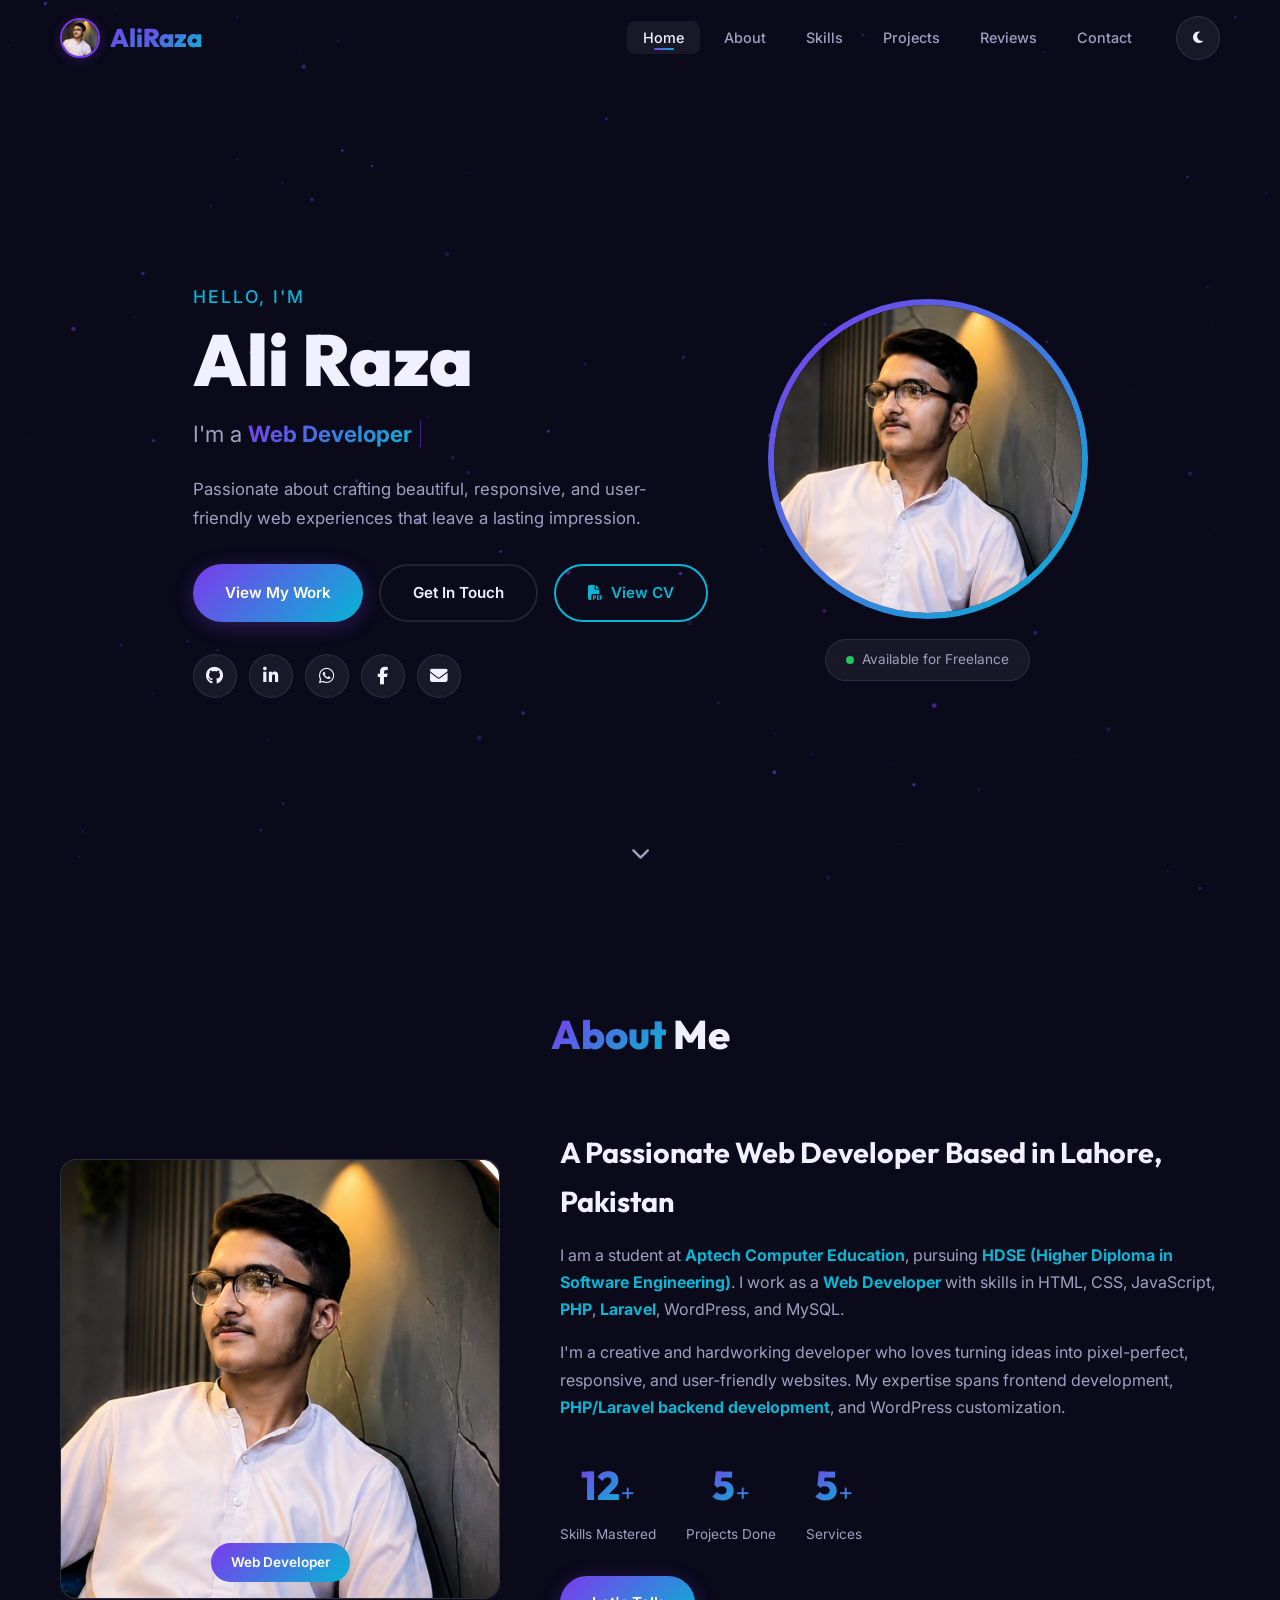
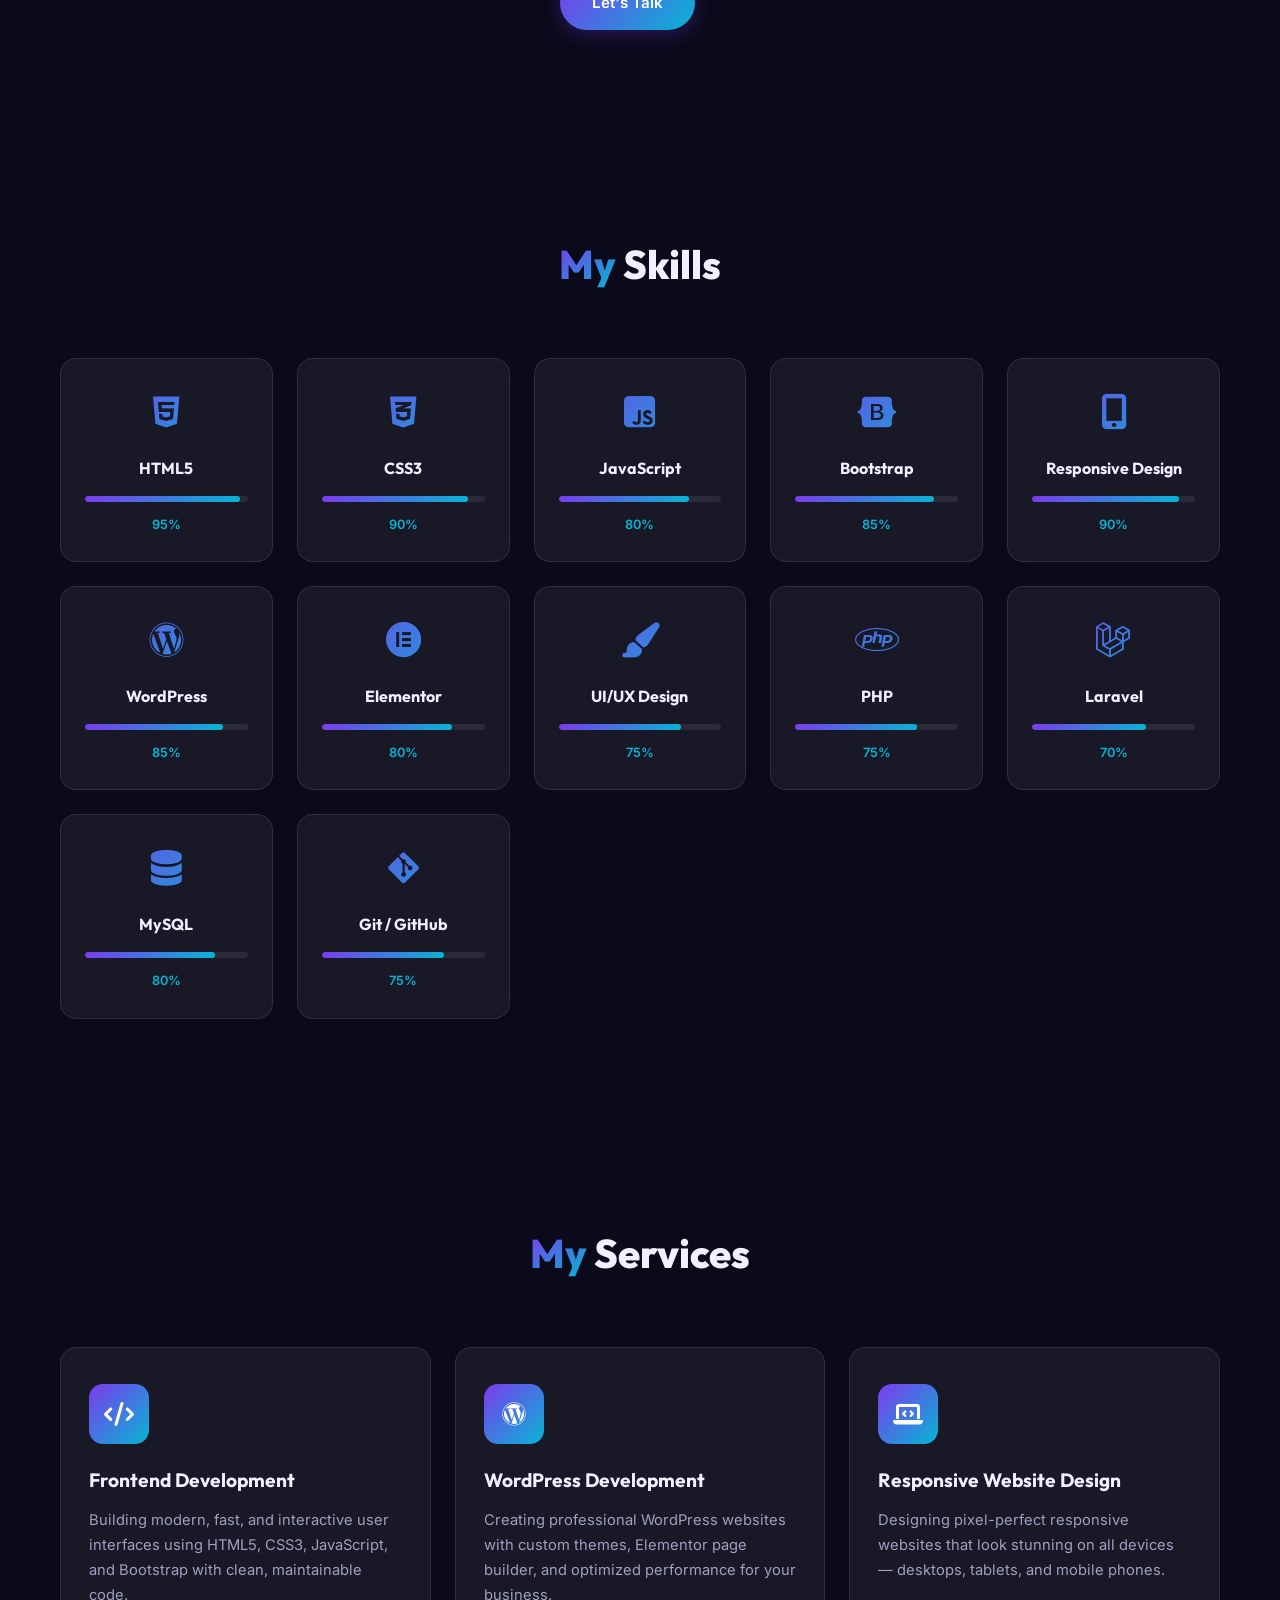
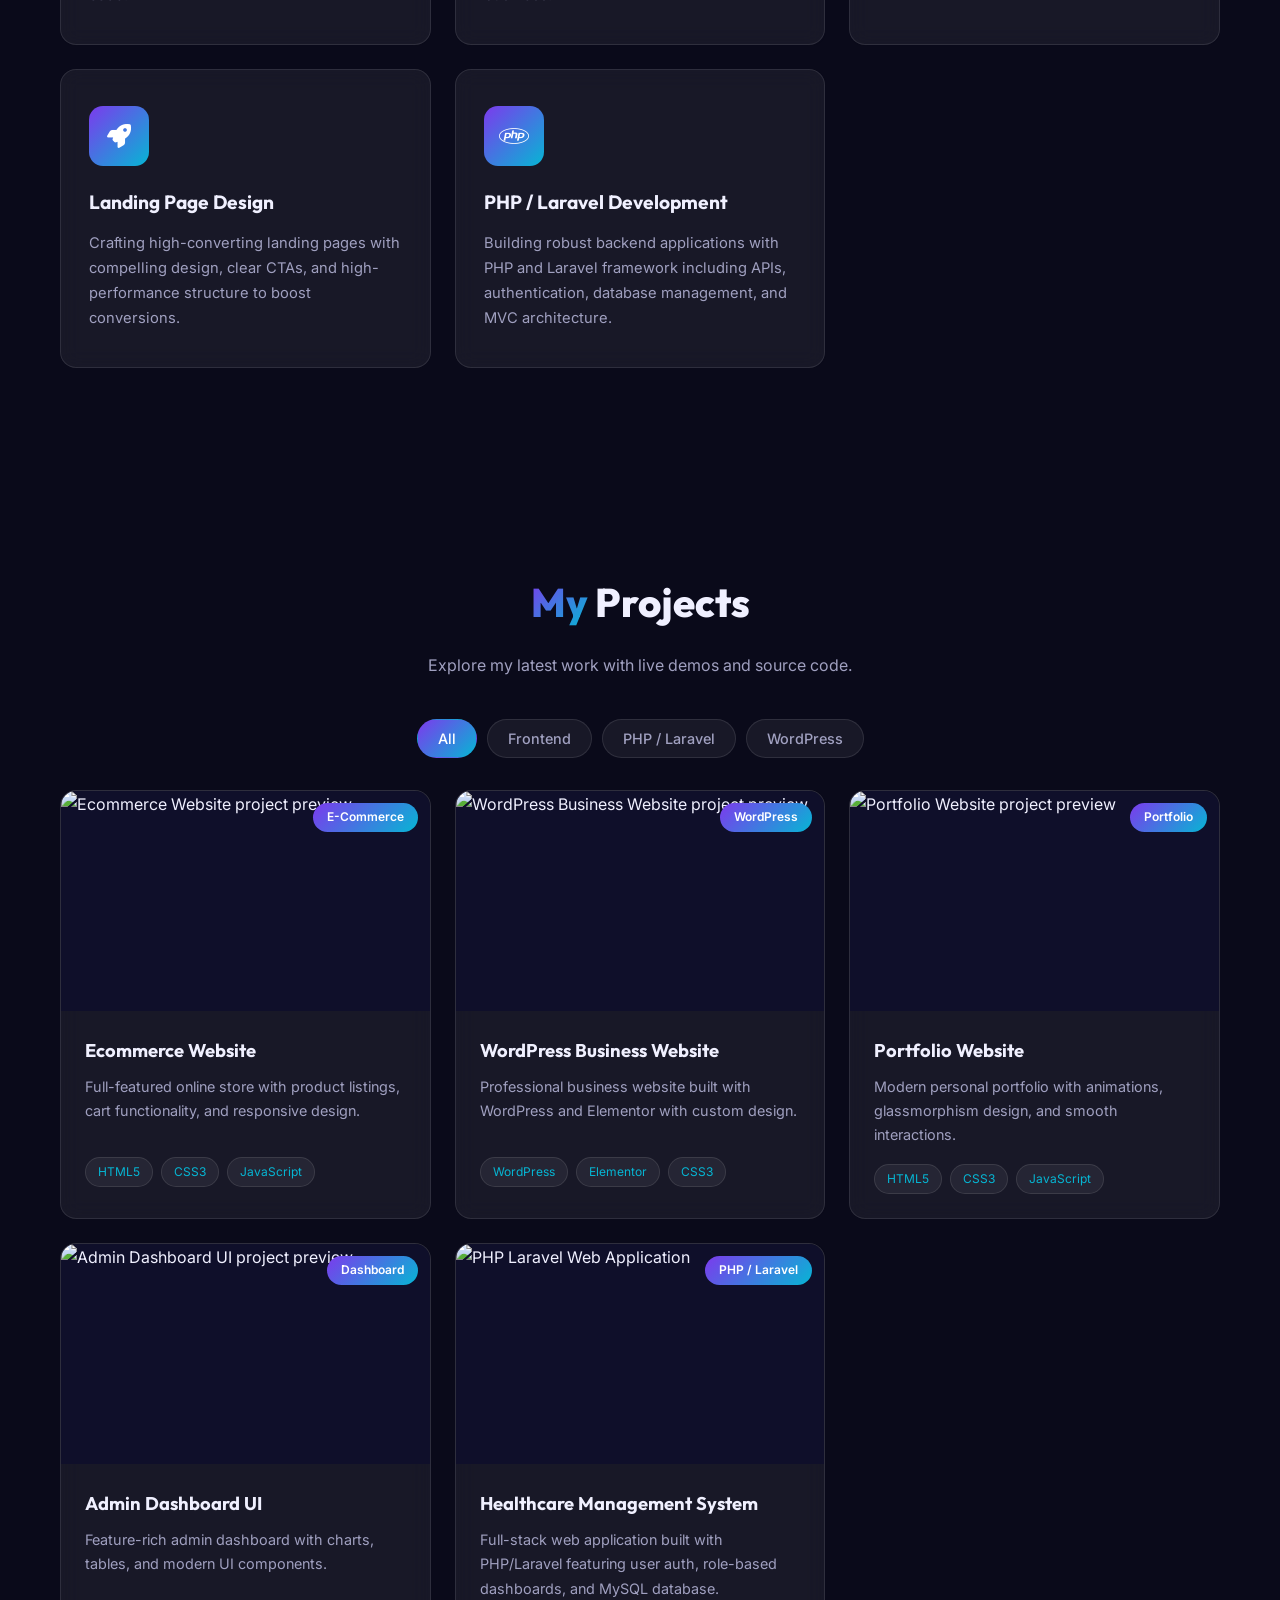
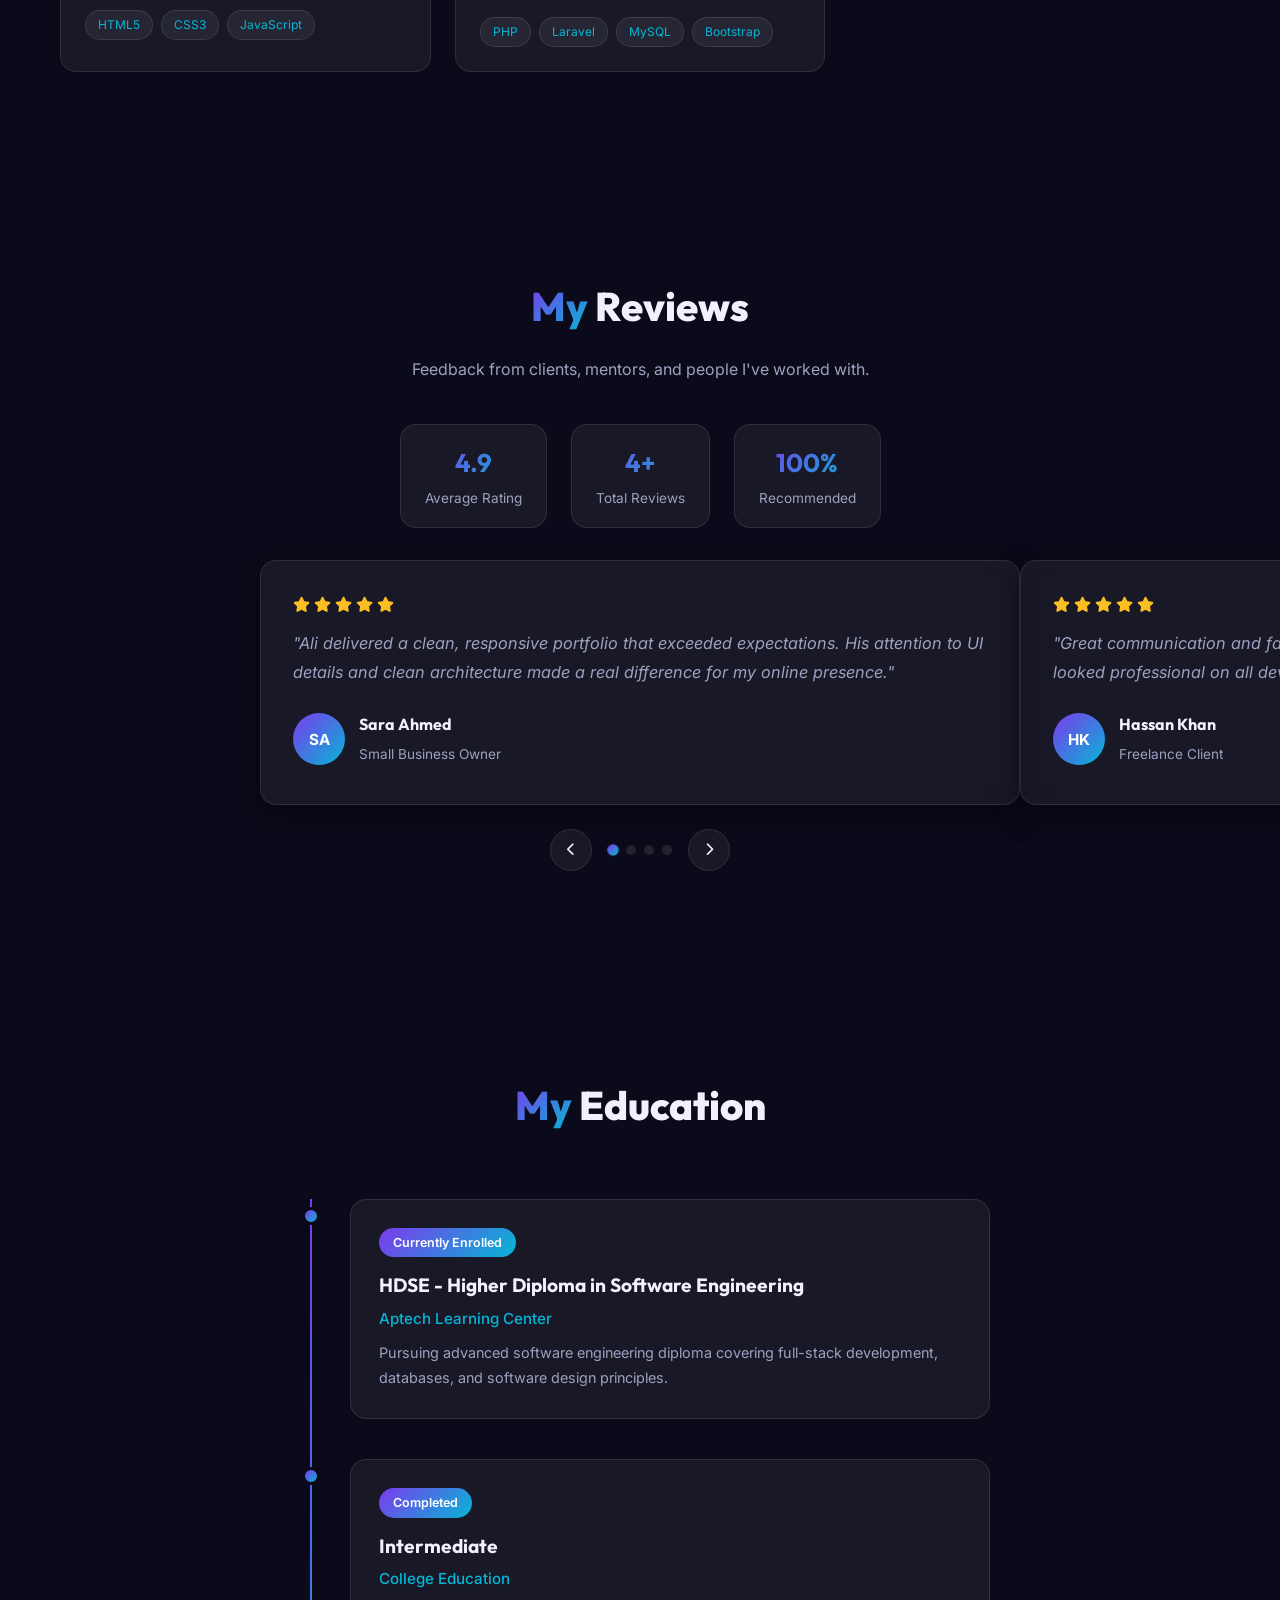
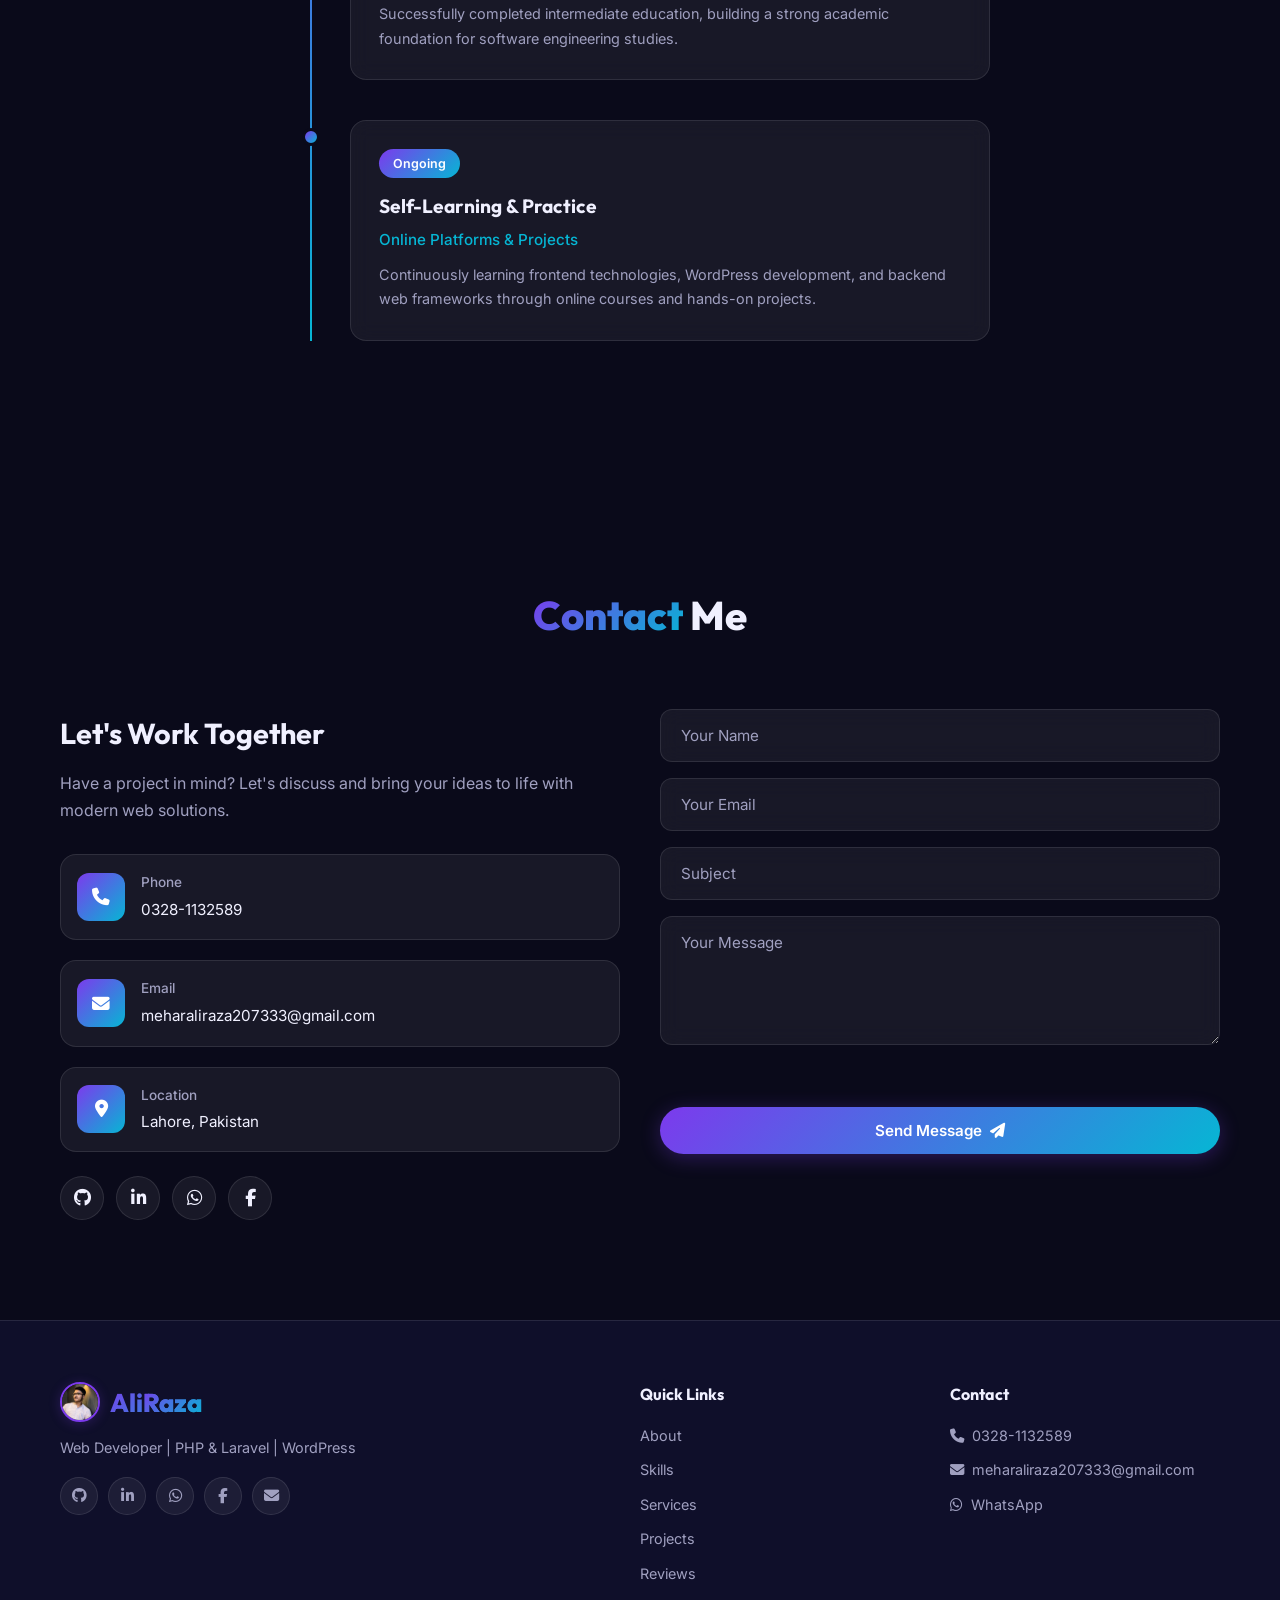
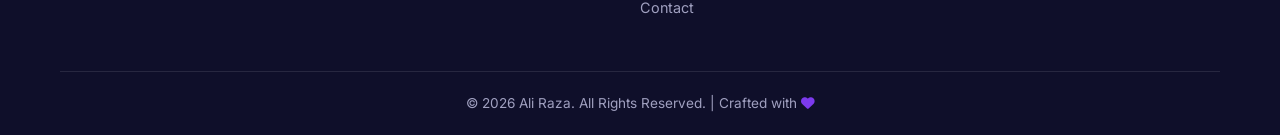
==== commit d3990003: "🖼️ Replaced logo with requested image across all sections of the site" ====
--- a/index.html
+++ b/index.html
@@ -9,7 +9,7 @@
   <meta property="og:title" content="Ali Raza | Web Developer">
   <meta property="og:description" content="Passionate about crafting beautiful, responsive, and user-friendly web experiences with PHP, Laravel & WordPress.">
   <meta property="og:type" content="website">
-  <link rel="icon" type="image/jpeg" href="Assets/img/ali-raza-logo.jpg">
+  <link rel="icon" type="image/png" href="Assets/img/ali-raza-logo.png">
   <title>Ali Raza | Web Developer</title>
   <link rel="preconnect" href="https://fonts.googleapis.com">
   <link rel="preconnect" href="https://fonts.gstatic.com" crossorigin>
@@ -41,7 +41,7 @@
   <nav id="navbar" class="navbar">
     <div class="container nav-container">
       <a href="#hero" class="logo">
-        <img src="Assets/img/ali-raza-logo.jpg" alt="Ali Raza" class="logo-img">
+        <img src="Assets/img/ali-raza-logo.png" alt="Ali Raza" class="logo-img">
         <span class="logo-text">Ali<span>Raza</span></span>
       </a>
       <ul class="nav-links" id="navLinks">
@@ -92,7 +92,7 @@
       <div class="hero-visual reveal">
         <div class="hero-avatar-ring">
           <div class="hero-avatar">
-            <img class="hero-avatar-img" src="Assets/img/ali-raza-logo.jpg" alt="Ali Raza - Web Developer">
+            <img class="hero-avatar-img" src="Assets/img/ali-raza-logo.png" alt="Ali Raza - Web Developer">
           </div>
         </div>
         <div class="hero-status">
@@ -112,7 +112,7 @@
       <div class="about-grid">
         <div class="about-image reveal">
           <div class="about-avatar-card">
-            <img class="about-avatar-img" src="Assets/img/ali-raza-logo.jpg" alt="Ali Raza - Web Developer">
+            <img class="about-avatar-img" src="Assets/img/ali-raza-logo.png" alt="Ali Raza - Web Developer">
             <div class="about-badge">Web Developer</div>
           </div>
         </div>
@@ -525,7 +525,7 @@
       <div class="footer-content">
         <div class="footer-brand">
           <a href="#hero" class="logo">
-            <img src="Assets/img/ali-raza-logo.jpg" alt="Ali Raza" class="logo-img">
+            <img src="Assets/img/ali-raza-logo.png" alt="Ali Raza" class="logo-img">
             <span class="logo-text">Ali<span>Raza</span></span>
           </a>
           <p>Web Developer | PHP & Laravel | WordPress</p>
